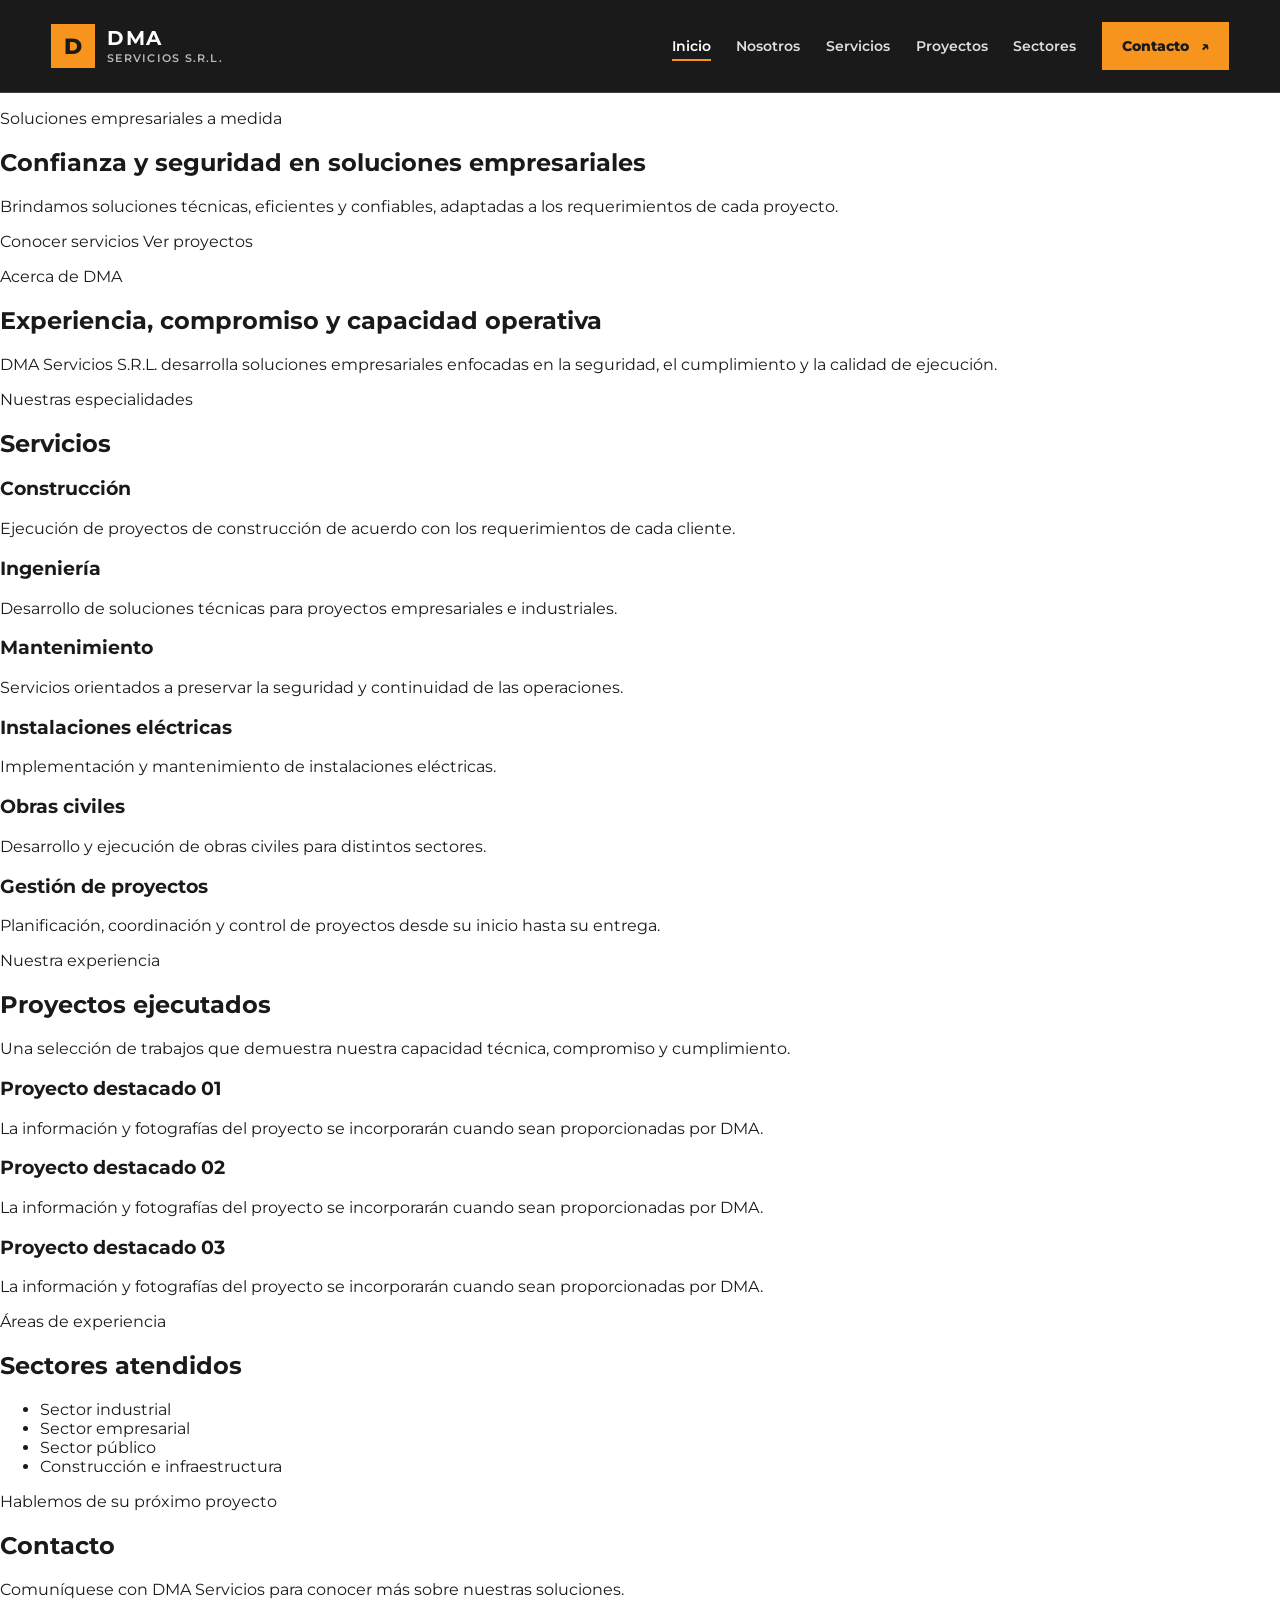
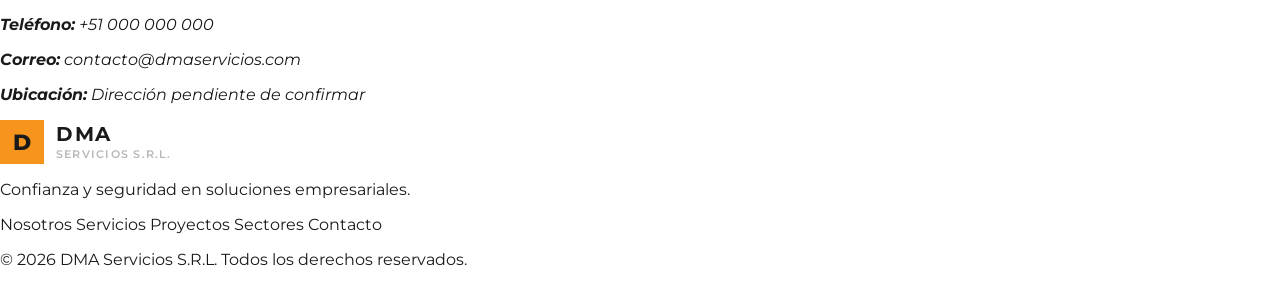
==== index.html @ 2c3fa031 "feat: agregar header y estructura general" ====
<!DOCTYPE html>
<html lang="es">

<head>
    <meta charset="UTF-8">

    <meta name="viewport" content="width=device-width, initial-scale=1.0">

    <meta name="description" content="DMA Servicios S.R.L. — confianza y seguridad en soluciones empresariales.">

    <title>DMA Servicios S.R.L.</title>

    <!-- Fuente Montserrat -->
    <link rel="preconnect" href="https://fonts.googleapis.com">
    <link rel="preconnect" href="https://fonts.gstatic.com" crossorigin>

    <link href="https://fonts.googleapis.com/css2?family=Montserrat:wght@400;500;600;700;800&display=swap"
        rel="stylesheet">

    <!-- Favicon provisional -->
    <link rel="icon" type="image/svg+xml"
        href="data:image/svg+xml,%3Csvg xmlns='http://www.w3.org/2000/svg' viewBox='0 0 32 32'%3E%3Crect width='32' height='32' rx='6' fill='%231a1a1a'/%3E%3Cpath d='M7 8h8c6 0 10 3 10 8s-4 8-10 8H7V8Zm6 5v6h2c3 0 4-1 4-3s-1-3-4-3h-2Z' fill='%23f7941d'/%3E%3C/svg%3E">

    <!-- Archivo CSS -->
    <link rel="stylesheet" href="css/styles.css">
</head>

<body>
    <!-- Encabezado -->
    <header class="site-header" data-header>
        <div class="site-header__inner">
            <!-- Logo provisional -->
            <a class="brand" href="#inicio" aria-label="DMA Servicios, volver al inicio">
                <span class="brand__mark" aria-hidden="true">
                    D
                </span>

                <span class="brand__text">
                    <strong>DMA</strong>
                    <small>Servicios S.R.L.</small>
                </span>
            </a>

            <!-- Botón del menú móvil -->
            <button class="menu-toggle" type="button" aria-label="Abrir menú principal" aria-expanded="false"
                aria-controls="main-navigation" data-menu-toggle>
                <span></span>
                <span></span>
            </button>

            <!-- Navegación -->
            <nav class="main-nav" id="main-navigation" aria-label="Navegación principal" data-menu>
                <a class="main-nav__link is-active" href="#inicio">
                    Inicio
                </a>

                <a class="main-nav__link" href="#nosotros">
                    Nosotros
                </a>

                <a class="main-nav__link" href="#servicios">
                    Servicios
                </a>

                <a class="main-nav__link" href="#proyectos">
                    Proyectos
                </a>

                <a class="main-nav__link" href="#sectores">
                    Sectores
                </a>

                <a class="main-nav__contact" href="#contacto">
                    Contacto
                    <span aria-hidden="true">↗</span>
                </a>
            </nav>
        </div>
    </header>

    <!-- Contenido principal -->
    <main>
        <!-- Inicio / Hero -->
        <section id="inicio" aria-labelledby="titulo-inicio">
            <div>
                <p>Soluciones empresariales a medida</p>

                <h1 id="titulo-inicio">
                    Confianza y seguridad en soluciones empresariales
                </h1>

                <p>
                    Brindamos soluciones técnicas, eficientes y confiables,
                    adaptadas a los requerimientos de cada proyecto.
                </p>

                <a href="#servicios">
                    Conocer servicios
                </a>

                <a href="#proyectos">
                    Ver proyectos
                </a>
            </div>
        </section>

        <!-- Nosotros -->
        <section id="nosotros" aria-labelledby="titulo-nosotros">
            <div>
                <p>Acerca de DMA</p>

                <h2 id="titulo-nosotros">
                    Experiencia, compromiso y capacidad operativa
                </h2>

                <p>
                    DMA Servicios S.R.L. desarrolla soluciones empresariales
                    enfocadas en la seguridad, el cumplimiento y la calidad
                    de ejecución.
                </p>
            </div>
        </section>

        <!-- Servicios -->
        <section id="servicios" aria-labelledby="titulo-servicios">
            <div>
                <p>Nuestras especialidades</p>

                <h2 id="titulo-servicios">
                    Servicios
                </h2>

                <div>
                    <article>
                        <h3>Construcción</h3>
                        <p>
                            Ejecución de proyectos de construcción de acuerdo con
                            los requerimientos de cada cliente.
                        </p>
                    </article>

                    <article>
                        <h3>Ingeniería</h3>
                        <p>
                            Desarrollo de soluciones técnicas para proyectos
                            empresariales e industriales.
                        </p>
                    </article>

                    <article>
                        <h3>Mantenimiento</h3>
                        <p>
                            Servicios orientados a preservar la seguridad y
                            continuidad de las operaciones.
                        </p>
                    </article>

                    <article>
                        <h3>Instalaciones eléctricas</h3>
                        <p>
                            Implementación y mantenimiento de instalaciones
                            eléctricas.
                        </p>
                    </article>

                    <article>
                        <h3>Obras civiles</h3>
                        <p>
                            Desarrollo y ejecución de obras civiles para distintos
                            sectores.
                        </p>
                    </article>

                    <article>
                        <h3>Gestión de proyectos</h3>
                        <p>
                            Planificación, coordinación y control de proyectos
                            desde su inicio hasta su entrega.
                        </p>
                    </article>
                </div>
            </div>
        </section>

        <!-- Proyectos -->
        <section id="proyectos" aria-labelledby="titulo-proyectos">
            <div>
                <p>Nuestra experiencia</p>

                <h2 id="titulo-proyectos">
                    Proyectos ejecutados
                </h2>

                <p>
                    Una selección de trabajos que demuestra nuestra capacidad
                    técnica, compromiso y cumplimiento.
                </p>

                <div>
                    <article>
                        <h3>Proyecto destacado 01</h3>
                        <p>
                            La información y fotografías del proyecto se incorporarán
                            cuando sean proporcionadas por DMA.
                        </p>
                    </article>

                    <article>
                        <h3>Proyecto destacado 02</h3>
                        <p>
                            La información y fotografías del proyecto se incorporarán
                            cuando sean proporcionadas por DMA.
                        </p>
                    </article>

                    <article>
                        <h3>Proyecto destacado 03</h3>
                        <p>
                            La información y fotografías del proyecto se incorporarán
                            cuando sean proporcionadas por DMA.
                        </p>
                    </article>
                </div>
            </div>
        </section>

        <!-- Sectores -->
        <section id="sectores" aria-labelledby="titulo-sectores">
            <div>
                <p>Áreas de experiencia</p>

                <h2 id="titulo-sectores">
                    Sectores atendidos
                </h2>

                <ul>
                    <li>Sector industrial</li>
                    <li>Sector empresarial</li>
                    <li>Sector público</li>
                    <li>Construcción e infraestructura</li>
                </ul>
            </div>
        </section>

        <!-- Contacto -->
        <section id="contacto" aria-labelledby="titulo-contacto">
            <div>
                <p>Hablemos de su próximo proyecto</p>

                <h2 id="titulo-contacto">
                    Contacto
                </h2>

                <p>
                    Comuníquese con DMA Servicios para conocer más sobre
                    nuestras soluciones.
                </p>

                <address>
                    <p>
                        <strong>Teléfono:</strong>
                        <a href="tel:+51000000000">
                            +51 000 000 000
                        </a>
                    </p>

                    <p>
                        <strong>Correo:</strong>
                        <a href="mailto:contacto@dmaservicios.com">
                            contacto@dmaservicios.com
                        </a>
                    </p>

                    <p>
                        <strong>Ubicación:</strong>
                        Dirección pendiente de confirmar
                    </p>
                </address>
            </div>
        </section>
    </main>

    <!-- Pie de página -->
    <footer>
        <div>
            <a class="brand" href="#inicio" aria-label="DMA Servicios, volver al inicio">
                <span class="brand__mark" aria-hidden="true">
                    D
                </span>

                <span class="brand__text">
                    <strong>DMA</strong>
                    <small>Servicios S.R.L.</small>
                </span>
            </a>

            <p>
                Confianza y seguridad en soluciones empresariales.
            </p>

            <nav aria-label="Navegación del pie de página">
                <a href="#nosotros">Nosotros</a>
                <a href="#servicios">Servicios</a>
                <a href="#proyectos">Proyectos</a>
                <a href="#sectores">Sectores</a>
                <a href="#contacto">Contacto</a>
            </nav>

            <p>
                © 2026 DMA Servicios S.R.L. Todos los derechos reservados.
            </p>
        </div>
    </footer>

    <!-- Archivo JavaScript -->
    <script src="js/main.js"></script>
</body>

</html>
---- css/styles.css ----
:root {
    --color-negro: #1a1a1a;
    --color-carbon: #212121;
    --color-blanco: #ffffff;
    --color-naranja: #f7941d;
    --color-naranja-hover: #dd7d08;
    --color-gris: #b8b8b8;
    --color-borde: rgba(255, 255, 255, 0.16);

    --tipografia: "Montserrat", Arial, sans-serif;
    --margen-pagina: clamp(1.25rem, 4vw, 4.5rem);
    --altura-header: 5.75rem;
}

*,
*::before,
*::after {
    box-sizing: border-box;
}

html {
    scroll-behavior: smooth;
}

body {
    margin: 0;
    min-width: 320px;
    font-family: var(--tipografia);
    color: var(--color-negro);
}

button,
a {
    font: inherit;
}

a {
    color: inherit;
    text-decoration: none;
}

/* Header */

.site-header {
    position: relative;
    z-index: 20;
    min-height: var(--altura-header);
    color: var(--color-blanco);
    background-color: var(--color-negro);
    border-bottom: 1px solid var(--color-borde);
}

.site-header__inner {
    width: min(100%, 1536px);
    min-height: var(--altura-header);
    margin: 0 auto;
    padding-inline: var(--margen-pagina);

    display: flex;
    align-items: center;
    justify-content: space-between;
    gap: 2.5rem;
}

/* Marca provisional */

.brand {
    display: inline-flex;
    align-items: center;
    flex-shrink: 0;
    gap: 0.75rem;
}

.brand__mark {
    width: 2.75rem;
    aspect-ratio: 1;

    display: grid;
    place-items: center;

    color: var(--color-negro);
    background-color: var(--color-naranja);

    font-size: 1.35rem;
    font-weight: 800;
}

.brand__text {
    display: grid;
    line-height: 1;
}

.brand__text strong {
    font-size: 1.25rem;
    letter-spacing: 0.08em;
}

.brand__text small {
    margin-top: 0.35rem;

    color: var(--color-gris);

    font-size: 0.7rem;
    font-weight: 600;
    letter-spacing: 0.11em;
    text-transform: uppercase;
}

/* Navegación */

.main-nav {
    display: flex;
    align-items: center;
    justify-content: flex-end;
    gap: clamp(1rem, 2vw, 2.25rem);
}

.main-nav__link {
    position: relative;
    padding-block: 0.75rem;

    color: #dedede;

    font-size: 0.875rem;
    font-weight: 600;

    transition: color 180ms ease;
}

.main-nav__link::after {
    content: "";

    position: absolute;
    right: 0;
    bottom: 0.35rem;
    left: 0;

    height: 2px;

    background-color: var(--color-naranja);

    transform: scaleX(0);
    transform-origin: right;

    transition: transform 180ms ease;
}

.main-nav__link:hover,
.main-nav__link:focus-visible,
.main-nav__link.is-active {
    color: var(--color-blanco);
}

.main-nav__link:hover::after,
.main-nav__link:focus-visible::after,
.main-nav__link.is-active::after {
    transform: scaleX(1);
    transform-origin: left;
}

/* Botón de contacto */

.main-nav__contact {
    min-height: 3rem;
    padding-inline: 1.25rem;

    display: inline-flex;
    align-items: center;
    justify-content: center;
    gap: 0.75rem;

    color: var(--color-negro);
    background-color: var(--color-naranja);

    font-size: 0.875rem;
    font-weight: 800;

    transition:
        background-color 180ms ease,
        transform 180ms ease;
}

.main-nav__contact:hover,
.main-nav__contact:focus-visible {
    background-color: var(--color-naranja-hover);
    transform: translateY(-2px);
}

/* Botón del menú móvil */

.menu-toggle {
    width: 3rem;
    height: 3rem;
    padding: 0;

    display: none;

    color: var(--color-blanco);
    background: transparent;
    border: 1px solid var(--color-borde);

    cursor: pointer;
}

.menu-toggle span {
    width: 1.25rem;
    height: 2px;
    margin: 0.25rem auto;

    display: block;

    background-color: currentColor;

    transition: transform 180ms ease;
}

.menu-toggle[aria-expanded="true"] span:first-child {
    transform: translateY(3px) rotate(45deg);
}

.menu-toggle[aria-expanded="true"] span:last-child {
    transform: translateY(-3px) rotate(-45deg);
}

/* Accesibilidad */

:focus-visible {
    outline: 3px solid var(--color-naranja);
    outline-offset: 3px;
}

/* Tablet y celular */

@media (max-width: 1024px) {
    .menu-toggle {
        display: block;
    }

    .main-nav {
        position: absolute;
        top: 100%;
        right: 0;
        left: 0;

        padding: 1.5rem var(--margen-pagina) 2rem;

        display: grid;
        justify-content: stretch;
        gap: 0;

        background-color: var(--color-carbon);
        border-top: 1px solid var(--color-borde);
        box-shadow: 0 1.25rem 2.5rem rgba(0, 0, 0, 0.24);

        visibility: hidden;
        opacity: 0;
        pointer-events: none;

        transform: translateY(-0.75rem);

        transition:
            opacity 180ms ease,
            transform 180ms ease,
            visibility 180ms ease;
    }

    .main-nav.is-open {
        visibility: visible;
        opacity: 1;
        pointer-events: auto;

        transform: translateY(0);
    }

    .main-nav__link {
        padding-block: 1rem;

        border-bottom: 1px solid var(--color-borde);

        font-size: 1rem;
    }

    .main-nav__link::after {
        display: none;
    }

    .main-nav__contact {
        margin-top: 1.25rem;
    }
}

@media (max-width: 480px) {
    :root {
        --altura-header: 5rem;
    }

    .brand__mark {
        width: 2.5rem;
    }

    .brand__text strong {
        font-size: 1.05rem;
    }

    .brand__text small {
        font-size: 0.625rem;
    }
}

@media (prefers-reduced-motion: reduce) {
    html {
        scroll-behavior: auto;
    }

    *,
    *::before,
    *::after {
        transition-duration: 0.01ms !important;
    }
}
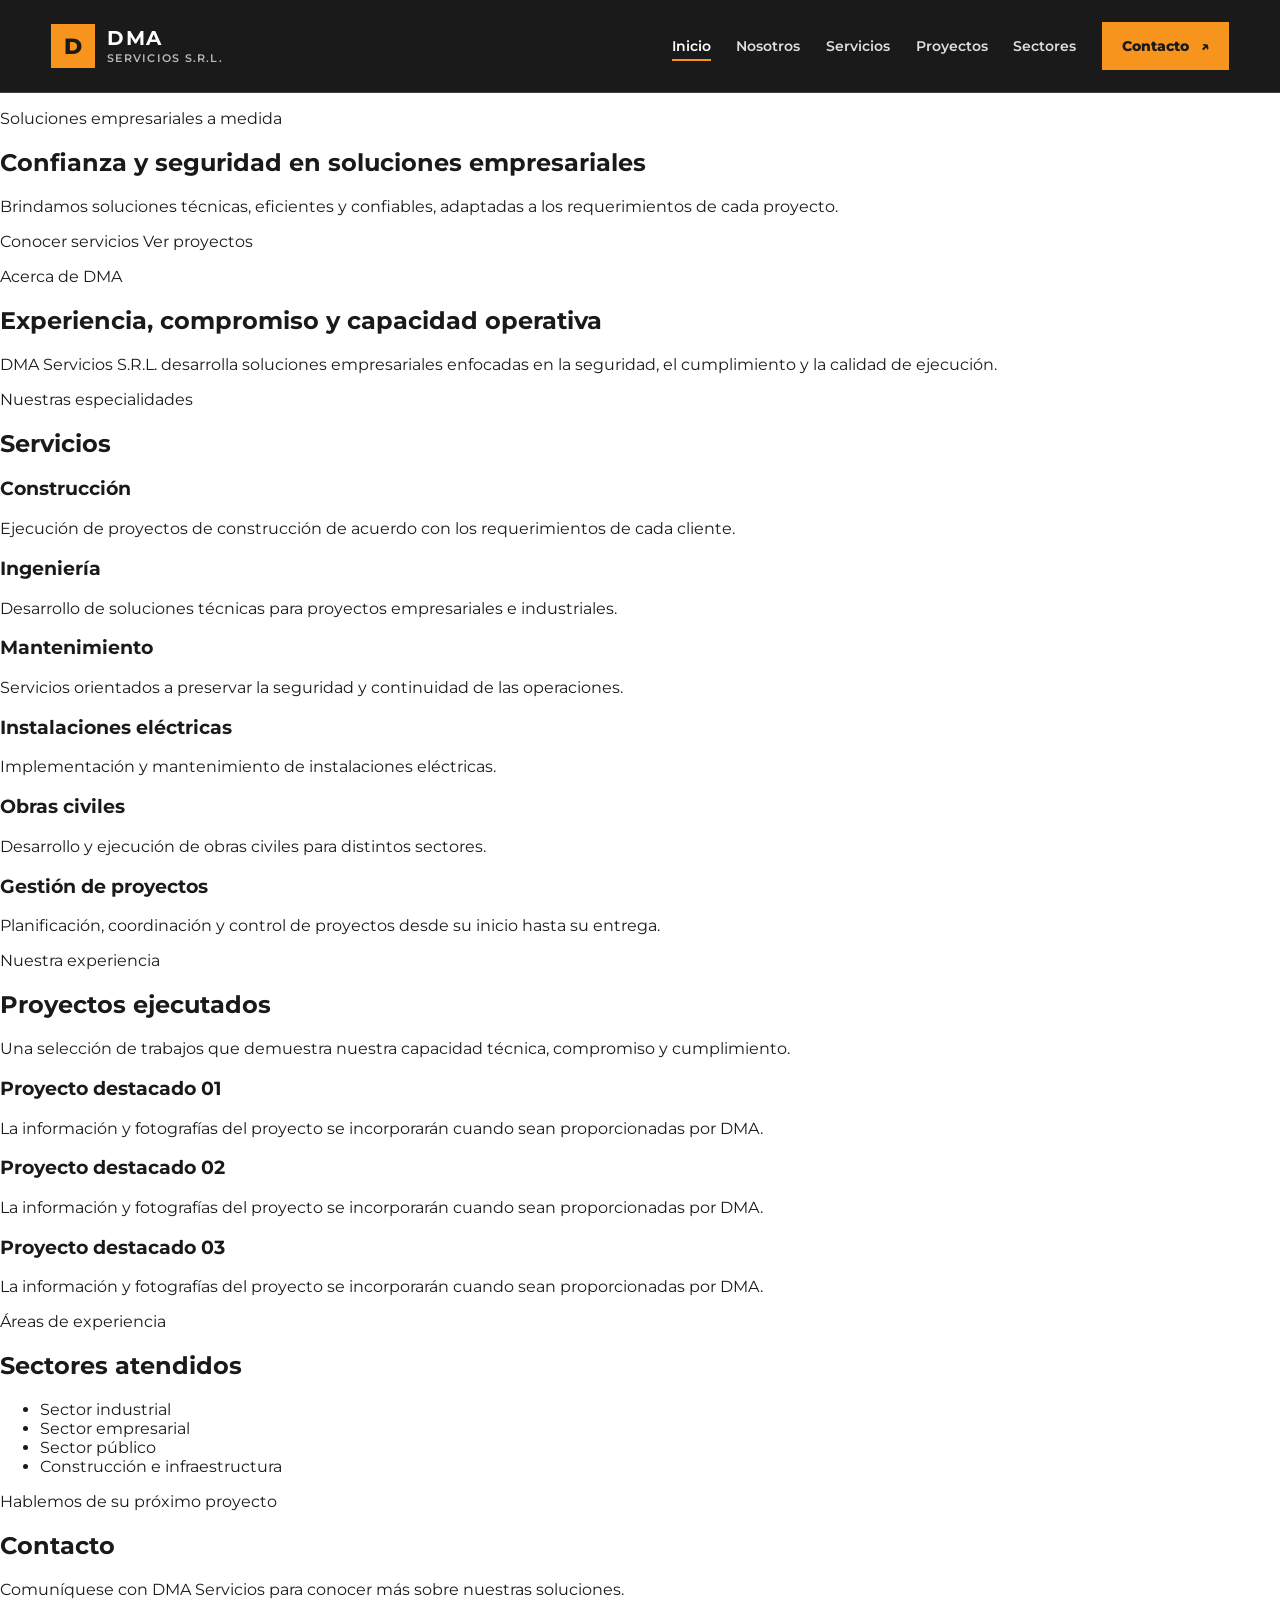
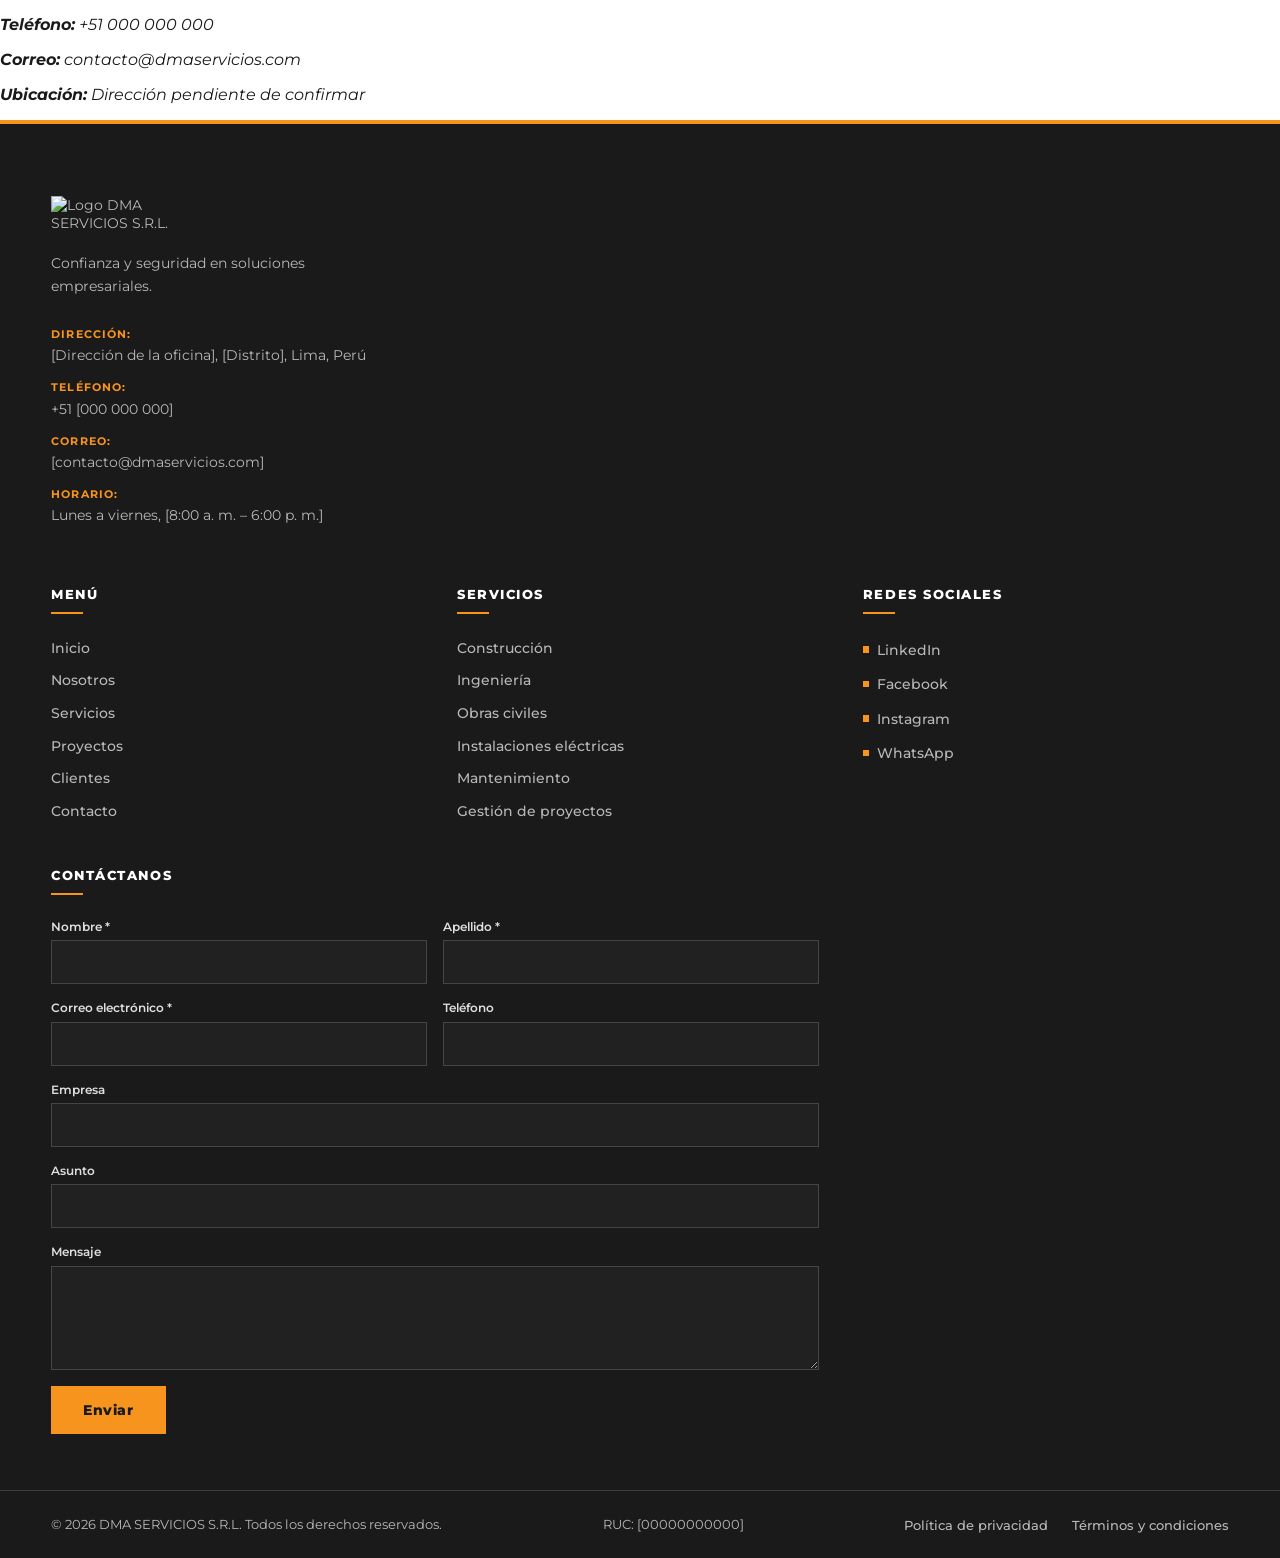
==== commit c5390af8: "feat: agregar css del footer" ====
--- a/index.html
+++ b/index.html
@@ -281,35 +281,139 @@
     </main>
 
     <!-- Pie de página -->
-    <footer>
-        <div>
-            <a class="brand" href="#inicio" aria-label="DMA Servicios, volver al inicio">
-                <span class="brand__mark" aria-hidden="true">
-                    D
-                </span>
-
-                <span class="brand__text">
-                    <strong>DMA</strong>
-                    <small>Servicios S.R.L.</small>
-                </span>
-            </a>
-
-            <p>
-                Confianza y seguridad en soluciones empresariales.
+    <footer class="footer" id="footer">
+    
+    <div class="footer__container">
+    
+        <!-- 1. Marca + datos de contacto -->
+        <div class="footer__brand">
+        <a href="#inicio" class="footer__logo" aria-label="DMA SERVICIOS - Ir al inicio">
+            <img src="assets/img/logo-dma.png" alt="Logo DMA SERVICIOS S.R.L." class="footer__logo-img">
+        </a>
+        <p class="footer__tagline">Confianza y seguridad en soluciones empresariales.</p>
+    
+        <address class="footer__contact">
+            <p class="footer__contact-item">
+            <span class="footer__contact-label">Dirección:</span>
+            [Dirección de la oficina], [Distrito], Lima, Perú
             </p>
-
-            <nav aria-label="Navegación del pie de página">
-                <a href="#nosotros">Nosotros</a>
-                <a href="#servicios">Servicios</a>
-                <a href="#proyectos">Proyectos</a>
-                <a href="#sectores">Sectores</a>
-                <a href="#contacto">Contacto</a>
-            </nav>
-
-            <p>
-                © 2026 DMA Servicios S.R.L. Todos los derechos reservados.
+            <p class="footer__contact-item">
+            <span class="footer__contact-label">Teléfono:</span>
+            <a href="tel:+51000000000">+51 [000 000 000]</a>
             </p>
+            <p class="footer__contact-item">
+            <span class="footer__contact-label">Correo:</span>
+            <a href="mailto:contacto@dmaservicios.com">[contacto@dmaservicios.com]</a>
+            </p>
+            <p class="footer__contact-item">
+            <span class="footer__contact-label">Horario:</span>
+            Lunes a viernes, [8:00 a. m. – 6:00 p. m.]
+            </p>
+        </address>
         </div>
+    
+        <!-- 2. Menú -->
+        <nav class="footer__nav" aria-label="Menú del pie de página">
+        <h3 class="footer__title">Menú</h3>
+        <ul class="footer__list">
+            <li class="footer__item"><a href="#inicio" class="footer__link">Inicio</a></li>
+            <li class="footer__item"><a href="#nosotros" class="footer__link">Nosotros</a></li>
+            <li class="footer__item"><a href="#servicios" class="footer__link">Servicios</a></li>
+            <li class="footer__item"><a href="#proyectos" class="footer__link">Proyectos</a></li>
+            <li class="footer__item"><a href="#clientes" class="footer__link">Clientes</a></li>
+            <li class="footer__item"><a href="#contacto" class="footer__link">Contacto</a></li>
+        </ul>
+        </nav>
+    
+        <!-- 3. Servicios -->
+        <div class="footer__services">
+        <h3 class="footer__title">Servicios</h3>
+        <ul class="footer__list">
+            <li class="footer__item"><a href="#servicios" class="footer__link">Construcción</a></li>
+            <li class="footer__item"><a href="#servicios" class="footer__link">Ingeniería</a></li>
+            <li class="footer__item"><a href="#servicios" class="footer__link">Obras civiles</a></li>
+            <li class="footer__item"><a href="#servicios" class="footer__link">Instalaciones eléctricas</a></li>
+            <li class="footer__item"><a href="#servicios" class="footer__link">Mantenimiento</a></li>
+            <li class="footer__item"><a href="#servicios" class="footer__link">Gestión de proyectos</a></li>
+        </ul>
+        </div>
+    
+        <!-- 4. Redes sociales -->
+        <div class="footer__social">
+        <h3 class="footer__title">Redes sociales</h3>
+        <ul class="footer__list footer__social-list">
+            <li class="footer__item">
+            <a href="https://www.linkedin.com/company/[dma-servicios]" class="footer__link footer__social-link" target="_blank" rel="noopener noreferrer" aria-label="LinkedIn de DMA SERVICIOS">LinkedIn</a>
+            </li>
+            <li class="footer__item">
+            <a href="https://www.facebook.com/[dma-servicios]" class="footer__link footer__social-link" target="_blank" rel="noopener noreferrer" aria-label="Facebook de DMA SERVICIOS">Facebook</a>
+            </li>
+            <li class="footer__item">
+            <a href="https://www.instagram.com/[dma-servicios]" class="footer__link footer__social-link" target="_blank" rel="noopener noreferrer" aria-label="Instagram de DMA SERVICIOS">Instagram</a>
+            </li>
+            <li class="footer__item">
+            <a href="https://wa.me/51000000000" class="footer__link footer__social-link" target="_blank" rel="noopener noreferrer" aria-label="Escríbenos por WhatsApp">WhatsApp</a>
+            </li>
+        </ul>
+        </div>
+    
+        <!-- 5. Formulario "Contáctanos" -->
+        <div class="footer__form-wrapper">
+        <h3 class="footer__title">Contáctanos</h3>
+        <form class="footer__form" action="#" method="post">
+            <div class="footer__form-row">
+            <div class="footer__field">
+                <label for="footer-nombre" class="footer__label">Nombre *</label>
+                <input type="text" id="footer-nombre" name="nombre" class="footer__input" required>
+            </div>
+            <div class="footer__field">
+                <label for="footer-apellido" class="footer__label">Apellido *</label>
+                <input type="text" id="footer-apellido" name="apellido" class="footer__input" required>
+            </div>
+            </div>
+    
+            <div class="footer__form-row">
+            <div class="footer__field">
+                <label for="footer-email" class="footer__label">Correo electrónico *</label>
+                <input type="email" id="footer-email" name="email" class="footer__input" required>
+            </div>
+            <div class="footer__field">
+                <label for="footer-telefono" class="footer__label">Teléfono</label>
+                <input type="tel" id="footer-telefono" name="telefono" class="footer__input">
+            </div>
+            </div>
+    
+            <div class="footer__field">
+            <label for="footer-empresa" class="footer__label">Empresa</label>
+            <input type="text" id="footer-empresa" name="empresa" class="footer__input">
+            </div>
+    
+            <div class="footer__field">
+            <label for="footer-asunto" class="footer__label">Asunto</label>
+            <input type="text" id="footer-asunto" name="asunto" class="footer__input">
+            </div>
+    
+            <div class="footer__field">
+            <label for="footer-mensaje" class="footer__label">Mensaje</label>
+            <textarea id="footer-mensaje" name="mensaje" class="footer__textarea" rows="4"></textarea>
+            </div>
+    
+            <button type="submit" class="footer__button">Enviar</button>
+        </form>
+        </div>
+    
+    </div>
+    
+    <!-- Barra inferior: legal + copyright -->
+    <div class="footer__bottom">
+        <p class="footer__copy">© 2026 DMA SERVICIOS S.R.L. Todos los derechos reservados.</p>
+        <p class="footer__ruc">RUC: [00000000000]</p>
+        <ul class="footer__legal">
+        <li class="footer__legal-item"><a href="politica-de-privacidad.html" class="footer__link">Política de privacidad</a></li>
+        <li class="footer__legal-item"><a href="terminos-y-condiciones.html" class="footer__link">Términos y condiciones</a></li>
+        </ul>
+    </div>
+    
     </footer>
 
     <!-- Archivo JavaScript -->
--- a/css/styles.css
+++ b/css/styles.css
@@ -222,6 +222,329 @@
     transform: translateY(-3px) rotate(-45deg);
 }
 
+/* Footer */
+
+.footer {
+    color: var(--color-blanco);
+    background-color: var(--color-negro);
+    border-top: 4px solid var(--color-naranja);
+}
+
+.footer__container {
+    width: min(100%, 1536px);
+    margin: 0 auto;
+    padding: 4.5rem var(--margen-pagina) 3.5rem;
+
+    display: grid;
+    grid-template-columns: 1.4fr repeat(3, 1fr) 1.9fr;
+    gap: 3rem 2.5rem;
+}
+
+/* Títulos de columna */
+
+.footer__title {
+    position: relative;
+    margin: 0 0 1.5rem;
+    padding-bottom: 0.75rem;
+
+    color: var(--color-blanco);
+
+    font-size: 0.8rem;
+    font-weight: 800;
+    letter-spacing: 0.12em;
+    text-transform: uppercase;
+}
+
+.footer__title::after {
+    content: "";
+
+    position: absolute;
+    bottom: 0;
+    left: 0;
+
+    width: 2rem;
+    height: 2px;
+
+    background-color: var(--color-naranja);
+}
+
+/* Marca */
+
+.footer__logo {
+    display: inline-block;
+}
+
+.footer__logo-img {
+    max-width: 10rem;
+    height: auto;
+
+    display: block;
+
+    color: var(--color-gris);
+
+    font-size: 0.875rem;
+}
+
+.footer__tagline {
+    margin: 1.25rem 0 1.75rem;
+    max-width: 22rem;
+
+    color: var(--color-gris);
+
+    font-size: 0.9rem;
+    line-height: 1.6;
+}
+
+/* Datos de contacto */
+
+.footer__contact {
+    font-style: normal;
+}
+
+.footer__contact-item {
+    margin: 0 0 0.85rem;
+
+    color: var(--color-gris);
+
+    font-size: 0.85rem;
+    line-height: 1.5;
+}
+
+.footer__contact-label {
+    margin-bottom: 0.15rem;
+
+    display: block;
+
+    color: var(--color-naranja);
+
+    font-size: 0.7rem;
+    font-weight: 700;
+    letter-spacing: 0.1em;
+    text-transform: uppercase;
+}
+
+.footer__contact-item a {
+    transition: color 180ms ease;
+}
+
+.footer__contact-item a:hover,
+.footer__contact-item a:focus-visible {
+    color: var(--color-blanco);
+}
+
+/* Listas de enlaces */
+
+.footer__list {
+    margin: 0;
+    padding: 0;
+
+    display: grid;
+    gap: 0.85rem;
+
+    list-style: none;
+}
+
+.footer__link {
+    display: inline-flex;
+    align-items: center;
+    gap: 0.5rem;
+
+    color: var(--color-gris);
+
+    font-size: 0.875rem;
+    font-weight: 500;
+
+    transition:
+        color 180ms ease,
+        transform 180ms ease;
+}
+
+.footer__link:hover,
+.footer__link:focus-visible {
+    color: var(--color-naranja);
+    transform: translateX(4px);
+}
+
+/* Redes sociales */
+
+.footer__social-link::before {
+    content: "";
+
+    width: 0.4rem;
+    aspect-ratio: 1;
+
+    background-color: var(--color-naranja);
+}
+
+/* Formulario */
+
+.footer__form {
+    display: grid;
+    gap: 1rem;
+}
+
+.footer__form-row {
+    display: grid;
+    grid-template-columns: repeat(2, minmax(0, 1fr));
+    gap: 1rem;
+}
+
+.footer__field {
+    display: grid;
+    gap: 0.4rem;
+}
+
+.footer__label {
+    color: #dedede;
+
+    font-size: 0.75rem;
+    font-weight: 600;
+}
+
+.footer__input,
+.footer__textarea {
+    width: 100%;
+    padding: 0.75rem 0.9rem;
+
+    color: var(--color-blanco);
+    background-color: var(--color-carbon);
+    border: 1px solid var(--color-borde);
+    border-radius: 0;
+
+    font: inherit;
+    font-size: 0.875rem;
+
+    transition:
+        border-color 180ms ease,
+        background-color 180ms ease;
+}
+
+.footer__textarea {
+    min-height: 6.5rem;
+
+    resize: vertical;
+}
+
+.footer__input:hover,
+.footer__textarea:hover {
+    border-color: rgba(255, 255, 255, 0.32);
+}
+
+.footer__input:focus,
+.footer__textarea:focus {
+    outline: none;
+    border-color: var(--color-naranja);
+    background-color: #262626;
+}
+
+.footer__button {
+    min-height: 3rem;
+    padding-inline: 2rem;
+
+    justify-self: start;
+
+    color: var(--color-negro);
+    background-color: var(--color-naranja);
+    border: 0;
+
+    font-size: 0.875rem;
+    font-weight: 800;
+    letter-spacing: 0.04em;
+
+    cursor: pointer;
+
+    transition:
+        background-color 180ms ease,
+        transform 180ms ease;
+}
+
+.footer__button:hover,
+.footer__button:focus-visible {
+    background-color: var(--color-naranja-hover);
+    transform: translateY(-2px);
+}
+
+/* Barra inferior */
+
+.footer__bottom {
+    width: min(100%, 1536px);
+    margin: 0 auto;
+    padding: 1.5rem var(--margen-pagina);
+
+    display: flex;
+    flex-wrap: wrap;
+    align-items: center;
+    justify-content: space-between;
+    gap: 0.75rem 2rem;
+
+    border-top: 1px solid var(--color-borde);
+}
+
+.footer__copy,
+.footer__ruc {
+    margin: 0;
+
+    color: var(--color-gris);
+
+    font-size: 0.8rem;
+}
+
+.footer__legal {
+    margin: 0;
+    padding: 0;
+
+    display: flex;
+    flex-wrap: wrap;
+    gap: 1.5rem;
+
+    list-style: none;
+}
+
+.footer__legal .footer__link {
+    font-size: 0.8rem;
+}
+
+/* Footer: laptop */
+
+@media (max-width: 1280px) {
+    .footer__container {
+        grid-template-columns: repeat(3, 1fr);
+    }
+
+    .footer__brand {
+        grid-column: 1 / -1;
+    }
+
+    .footer__form-wrapper {
+        grid-column: 1 / -1;
+        max-width: 48rem;
+    }
+}
+
+/* Footer: celular */
+
+@media (max-width: 640px) {
+    .footer__container {
+        padding-block: 3.5rem 2.5rem;
+
+        grid-template-columns: 1fr;
+        gap: 2.5rem;
+    }
+
+    .footer__form-row {
+        grid-template-columns: 1fr;
+    }
+
+    .footer__button {
+        width: 100%;
+    }
+
+    .footer__bottom {
+        flex-direction: column;
+        align-items: flex-start;
+    }
+}
+
 /* Accesibilidad */
 
 :focus-visible {
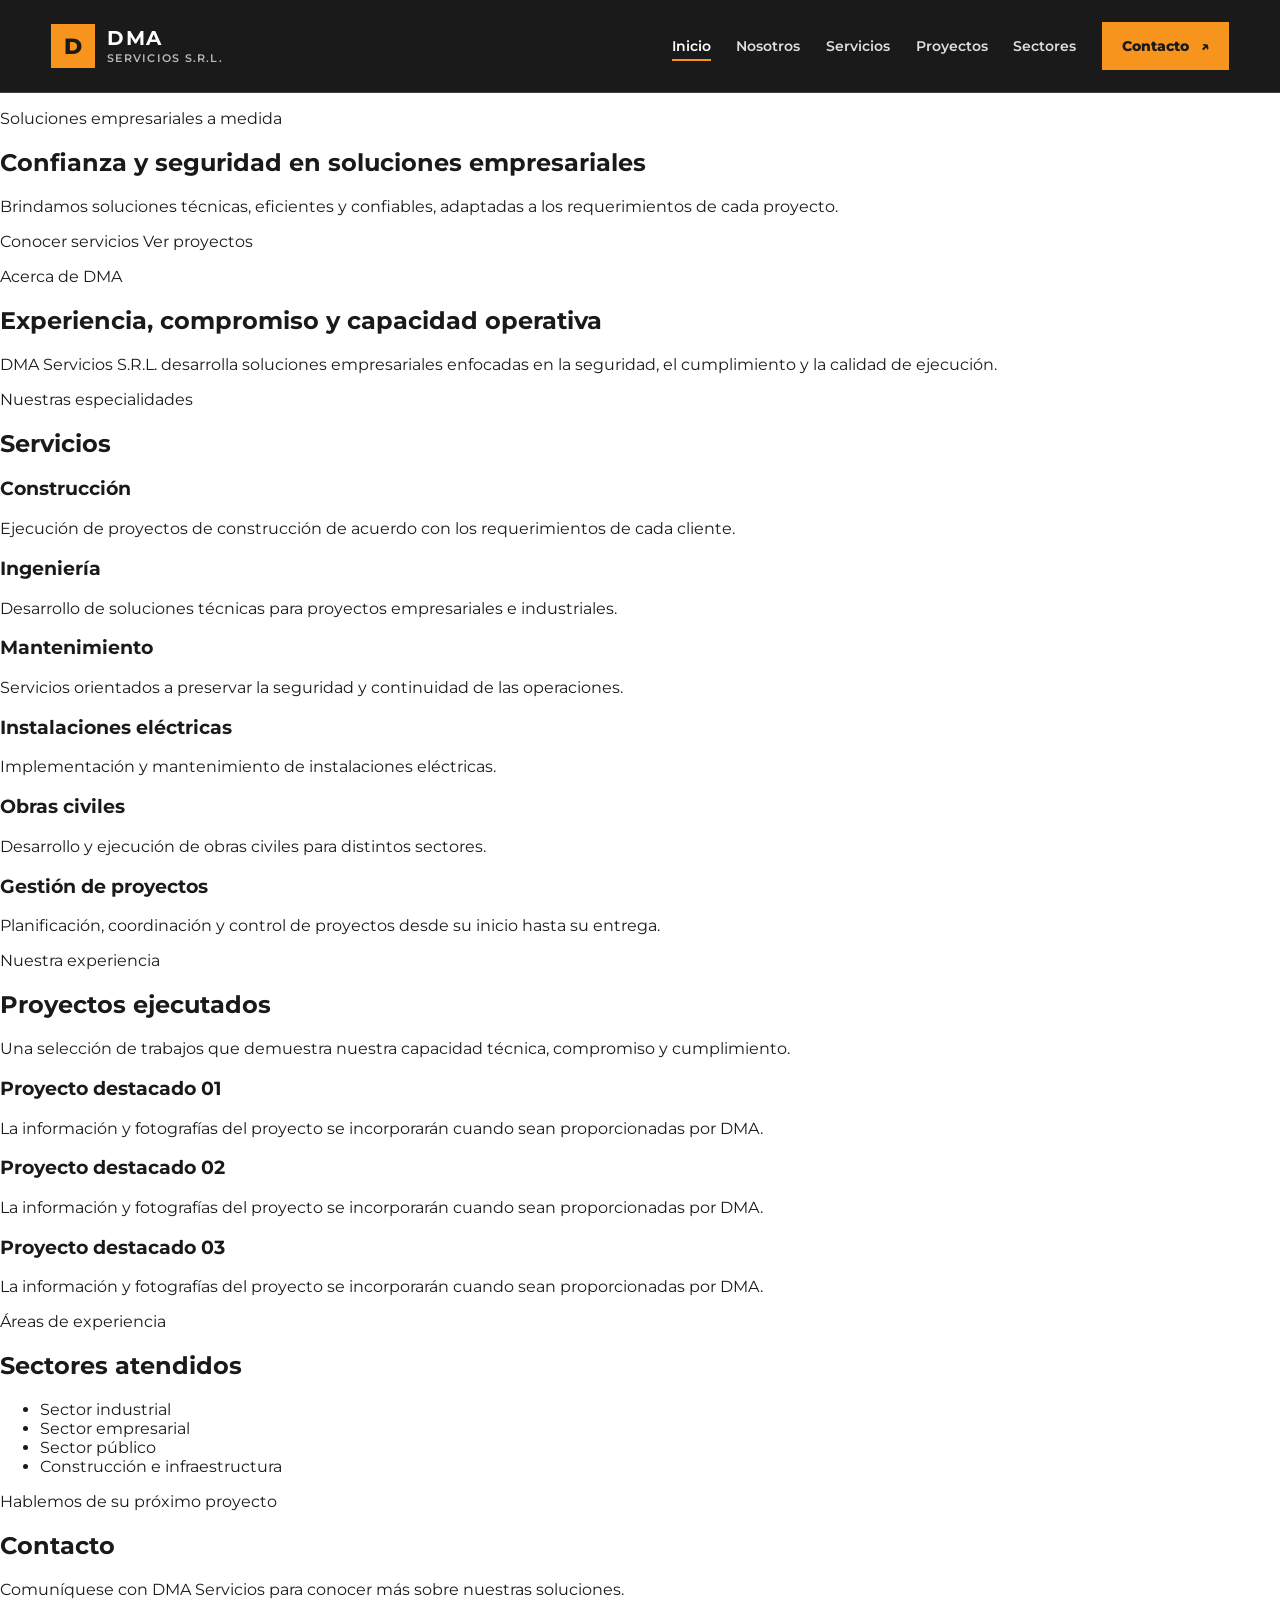
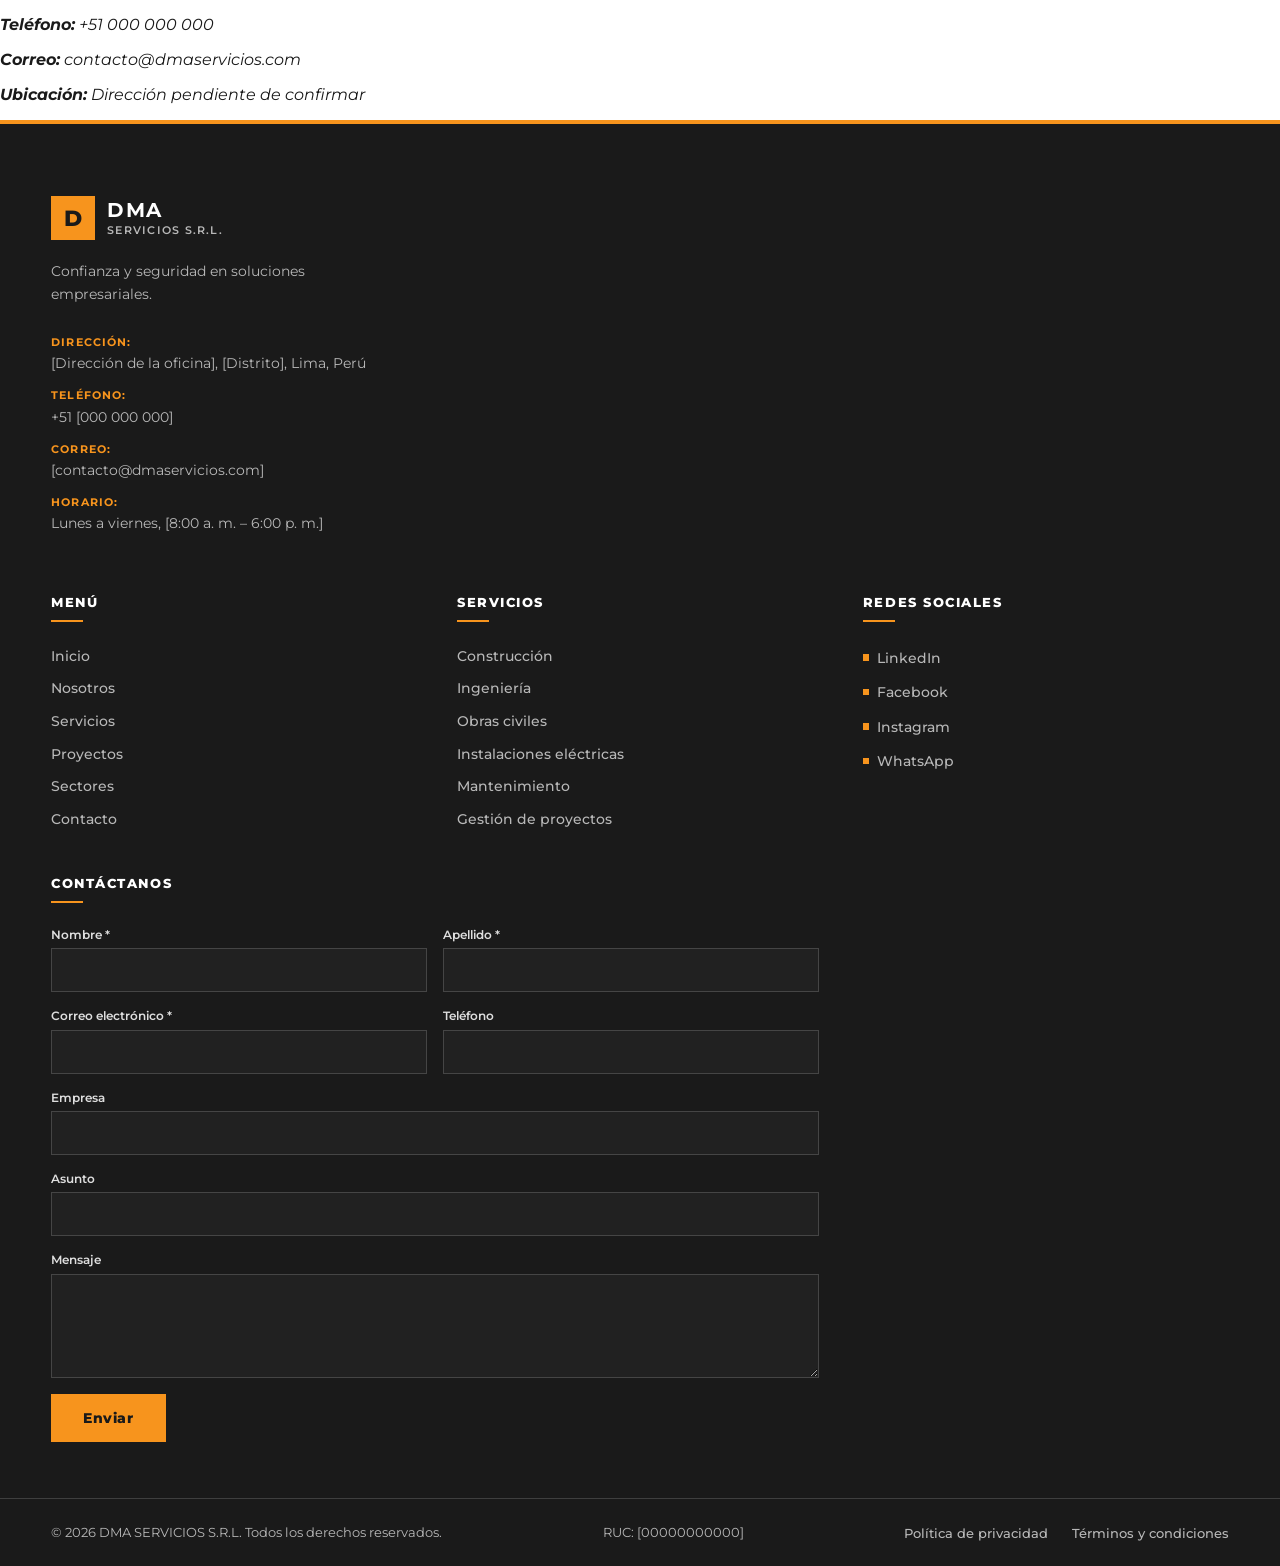
==== commit 6f186997: "fix: Arreglar footer" ====
--- a/index.html
+++ b/index.html
@@ -21,8 +21,10 @@
     <link rel="icon" type="image/svg+xml"
         href="data:image/svg+xml,%3Csvg xmlns='http://www.w3.org/2000/svg' viewBox='0 0 32 32'%3E%3Crect width='32' height='32' rx='6' fill='%231a1a1a'/%3E%3Cpath d='M7 8h8c6 0 10 3 10 8s-4 8-10 8H7V8Zm6 5v6h2c3 0 4-1 4-3s-1-3-4-3h-2Z' fill='%23f7941d'/%3E%3C/svg%3E">
 
-    <!-- Archivo CSS -->
+    <!-- Archivos CSS: variables, estilos base y responsive -->
+    <link rel="stylesheet" href="css/variables.css">
     <link rel="stylesheet" href="css/styles.css">
+    <link rel="stylesheet" href="css/responsive.css">
 </head>
 
 <body>
@@ -287,8 +289,12 @@
     
         <!-- 1. Marca + datos de contacto -->
         <div class="footer__brand">
-        <a href="#inicio" class="footer__logo" aria-label="DMA SERVICIOS - Ir al inicio">
-            <img src="assets/img/logo-dma.png" alt="Logo DMA SERVICIOS S.R.L." class="footer__logo-img">
+        <a href="#inicio" class="brand footer__logo" aria-label="DMA SERVICIOS - Ir al inicio">
+            <span class="brand__mark" aria-hidden="true">D</span>
+            <span class="brand__text">
+                <strong>DMA</strong>
+                <small>Servicios S.R.L.</small>
+            </span>
         </a>
         <p class="footer__tagline">Confianza y seguridad en soluciones empresariales.</p>
     
@@ -320,7 +326,7 @@
             <li class="footer__item"><a href="#nosotros" class="footer__link">Nosotros</a></li>
             <li class="footer__item"><a href="#servicios" class="footer__link">Servicios</a></li>
             <li class="footer__item"><a href="#proyectos" class="footer__link">Proyectos</a></li>
-            <li class="footer__item"><a href="#clientes" class="footer__link">Clientes</a></li>
+            <li class="footer__item"><a href="#sectores" class="footer__link">Sectores</a></li>
             <li class="footer__item"><a href="#contacto" class="footer__link">Contacto</a></li>
         </ul>
         </nav>
@@ -364,28 +370,28 @@
             <div class="footer__form-row">
             <div class="footer__field">
                 <label for="footer-nombre" class="footer__label">Nombre *</label>
-                <input type="text" id="footer-nombre" name="nombre" class="footer__input" required>
+                <input type="text" id="footer-nombre" name="nombre" class="footer__input" autocomplete="given-name" required>
             </div>
             <div class="footer__field">
                 <label for="footer-apellido" class="footer__label">Apellido *</label>
-                <input type="text" id="footer-apellido" name="apellido" class="footer__input" required>
+                <input type="text" id="footer-apellido" name="apellido" class="footer__input" autocomplete="family-name" required>
             </div>
             </div>
     
             <div class="footer__form-row">
             <div class="footer__field">
                 <label for="footer-email" class="footer__label">Correo electrónico *</label>
-                <input type="email" id="footer-email" name="email" class="footer__input" required>
+                <input type="email" id="footer-email" name="email" class="footer__input" autocomplete="email" required>
             </div>
             <div class="footer__field">
                 <label for="footer-telefono" class="footer__label">Teléfono</label>
-                <input type="tel" id="footer-telefono" name="telefono" class="footer__input">
+                <input type="tel" id="footer-telefono" name="telefono" class="footer__input" autocomplete="tel">
             </div>
             </div>
     
             <div class="footer__field">
             <label for="footer-empresa" class="footer__label">Empresa</label>
-            <input type="text" id="footer-empresa" name="empresa" class="footer__input">
+            <input type="text" id="footer-empresa" name="empresa" class="footer__input" autocomplete="organization">
             </div>
     
             <div class="footer__field">
@@ -420,4 +426,4 @@
     <script src="js/main.js"></script>
 </body>
 
-</html>+</html>
--- a/css/variables.css
+++ b/css/variables.css
@@ -0,0 +1,13 @@
+:root {
+    --color-negro: #1a1a1a;
+    --color-carbon: #212121;
+    --color-blanco: #ffffff;
+    --color-naranja: #f7941d;
+    --color-naranja-hover: #dd7d08;
+    --color-gris: #b8b8b8;
+    --color-borde: rgba(255, 255, 255, 0.16);
+
+    --tipografia: "Montserrat", Arial, sans-serif;
+    --margen-pagina: clamp(1.25rem, 4vw, 4.5rem);
+    --altura-header: 5.75rem;
+}
--- a/css/styles.css
+++ b/css/styles.css
@@ -1,17 +1,3 @@
-:root {
-    --color-negro: #1a1a1a;
-    --color-carbon: #212121;
-    --color-blanco: #ffffff;
-    --color-naranja: #f7941d;
-    --color-naranja-hover: #dd7d08;
-    --color-gris: #b8b8b8;
-    --color-borde: rgba(255, 255, 255, 0.16);
-
-    --tipografia: "Montserrat", Arial, sans-serif;
-    --margen-pagina: clamp(1.25rem, 4vw, 4.5rem);
-    --altura-header: 5.75rem;
-}
-
 *,
 *::before,
 *::after {
@@ -270,21 +256,6 @@
 
 /* Marca */
 
-.footer__logo {
-    display: inline-block;
-}
-
-.footer__logo-img {
-    max-width: 10rem;
-    height: auto;
-
-    display: block;
-
-    color: var(--color-gris);
-
-    font-size: 0.875rem;
-}
-
 .footer__tagline {
     margin: 1.25rem 0 1.75rem;
     max-width: 22rem;
@@ -504,140 +475,9 @@
     font-size: 0.8rem;
 }
 
-/* Footer: laptop */
-
-@media (max-width: 1280px) {
-    .footer__container {
-        grid-template-columns: repeat(3, 1fr);
-    }
-
-    .footer__brand {
-        grid-column: 1 / -1;
-    }
-
-    .footer__form-wrapper {
-        grid-column: 1 / -1;
-        max-width: 48rem;
-    }
-}
-
-/* Footer: celular */
-
-@media (max-width: 640px) {
-    .footer__container {
-        padding-block: 3.5rem 2.5rem;
-
-        grid-template-columns: 1fr;
-        gap: 2.5rem;
-    }
-
-    .footer__form-row {
-        grid-template-columns: 1fr;
-    }
-
-    .footer__button {
-        width: 100%;
-    }
-
-    .footer__bottom {
-        flex-direction: column;
-        align-items: flex-start;
-    }
-}
-
 /* Accesibilidad */
 
 :focus-visible {
     outline: 3px solid var(--color-naranja);
     outline-offset: 3px;
 }
-
-/* Tablet y celular */
-
-@media (max-width: 1024px) {
-    .menu-toggle {
-        display: block;
-    }
-
-    .main-nav {
-        position: absolute;
-        top: 100%;
-        right: 0;
-        left: 0;
-
-        padding: 1.5rem var(--margen-pagina) 2rem;
-
-        display: grid;
-        justify-content: stretch;
-        gap: 0;
-
-        background-color: var(--color-carbon);
-        border-top: 1px solid var(--color-borde);
-        box-shadow: 0 1.25rem 2.5rem rgba(0, 0, 0, 0.24);
-
-        visibility: hidden;
-        opacity: 0;
-        pointer-events: none;
-
-        transform: translateY(-0.75rem);
-
-        transition:
-            opacity 180ms ease,
-            transform 180ms ease,
-            visibility 180ms ease;
-    }
-
-    .main-nav.is-open {
-        visibility: visible;
-        opacity: 1;
-        pointer-events: auto;
-
-        transform: translateY(0);
-    }
-
-    .main-nav__link {
-        padding-block: 1rem;
-
-        border-bottom: 1px solid var(--color-borde);
-
-        font-size: 1rem;
-    }
-
-    .main-nav__link::after {
-        display: none;
-    }
-
-    .main-nav__contact {
-        margin-top: 1.25rem;
-    }
-}
-
-@media (max-width: 480px) {
-    :root {
-        --altura-header: 5rem;
-    }
-
-    .brand__mark {
-        width: 2.5rem;
-    }
-
-    .brand__text strong {
-        font-size: 1.05rem;
-    }
-
-    .brand__text small {
-        font-size: 0.625rem;
-    }
-}
-
-@media (prefers-reduced-motion: reduce) {
-    html {
-        scroll-behavior: auto;
-    }
-
-    *,
-    *::before,
-    *::after {
-        transition-duration: 0.01ms !important;
-    }
-}
--- a/css/responsive.css
+++ b/css/responsive.css
@@ -0,0 +1,144 @@
+/* Footer: laptop */
+
+@media (max-width: 1280px) {
+    .footer__container {
+        grid-template-columns: repeat(3, minmax(0, 1fr));
+    }
+
+    .footer__brand,
+    .footer__form-wrapper {
+        grid-column: 1 / -1;
+    }
+
+    .footer__form-wrapper {
+        max-width: 48rem;
+    }
+}
+
+/* Header: tablet y celular */
+
+@media (max-width: 1024px) {
+    .menu-toggle {
+        display: block;
+    }
+
+    .main-nav {
+        position: absolute;
+        top: 100%;
+        right: 0;
+        left: 0;
+
+        padding: 1.5rem var(--margen-pagina) 2rem;
+
+        display: grid;
+        justify-content: stretch;
+        gap: 0;
+
+        background-color: var(--color-carbon);
+        border-top: 1px solid var(--color-borde);
+        box-shadow: 0 1.25rem 2.5rem rgba(0, 0, 0, 0.24);
+
+        visibility: hidden;
+        opacity: 0;
+        pointer-events: none;
+
+        transform: translateY(-0.75rem);
+
+        transition:
+            opacity 180ms ease,
+            transform 180ms ease,
+            visibility 180ms ease;
+    }
+
+    .main-nav.is-open {
+        visibility: visible;
+        opacity: 1;
+        pointer-events: auto;
+        transform: translateY(0);
+    }
+
+    .main-nav__link {
+        padding-block: 1rem;
+        border-bottom: 1px solid var(--color-borde);
+        font-size: 1rem;
+    }
+
+    .main-nav__link::after {
+        display: none;
+    }
+
+    .main-nav__contact {
+        margin-top: 1.25rem;
+    }
+}
+
+/* Footer: tablet */
+
+@media (max-width: 900px) {
+    .footer__container {
+        grid-template-columns: repeat(2, minmax(0, 1fr));
+    }
+
+    .footer__brand,
+    .footer__form-wrapper {
+        grid-column: 1 / -1;
+    }
+}
+
+/* Footer: celular */
+
+@media (max-width: 640px) {
+    .footer__container {
+        padding-block: 3.5rem 2.5rem;
+        grid-template-columns: 1fr;
+        gap: 2.5rem;
+    }
+
+    .footer__brand,
+    .footer__form-wrapper {
+        grid-column: auto;
+    }
+
+    .footer__form-row {
+        grid-template-columns: 1fr;
+    }
+
+    .footer__button {
+        width: 100%;
+    }
+
+    .footer__bottom {
+        flex-direction: column;
+        align-items: flex-start;
+    }
+}
+
+@media (max-width: 480px) {
+    :root {
+        --altura-header: 5rem;
+    }
+
+    .brand__mark {
+        width: 2.5rem;
+    }
+
+    .brand__text strong {
+        font-size: 1.05rem;
+    }
+
+    .brand__text small {
+        font-size: 0.625rem;
+    }
+}
+
+@media (prefers-reduced-motion: reduce) {
+    html {
+        scroll-behavior: auto;
+    }
+
+    *,
+    *::before,
+    *::after {
+        transition-duration: 0.01ms !important;
+    }
+}
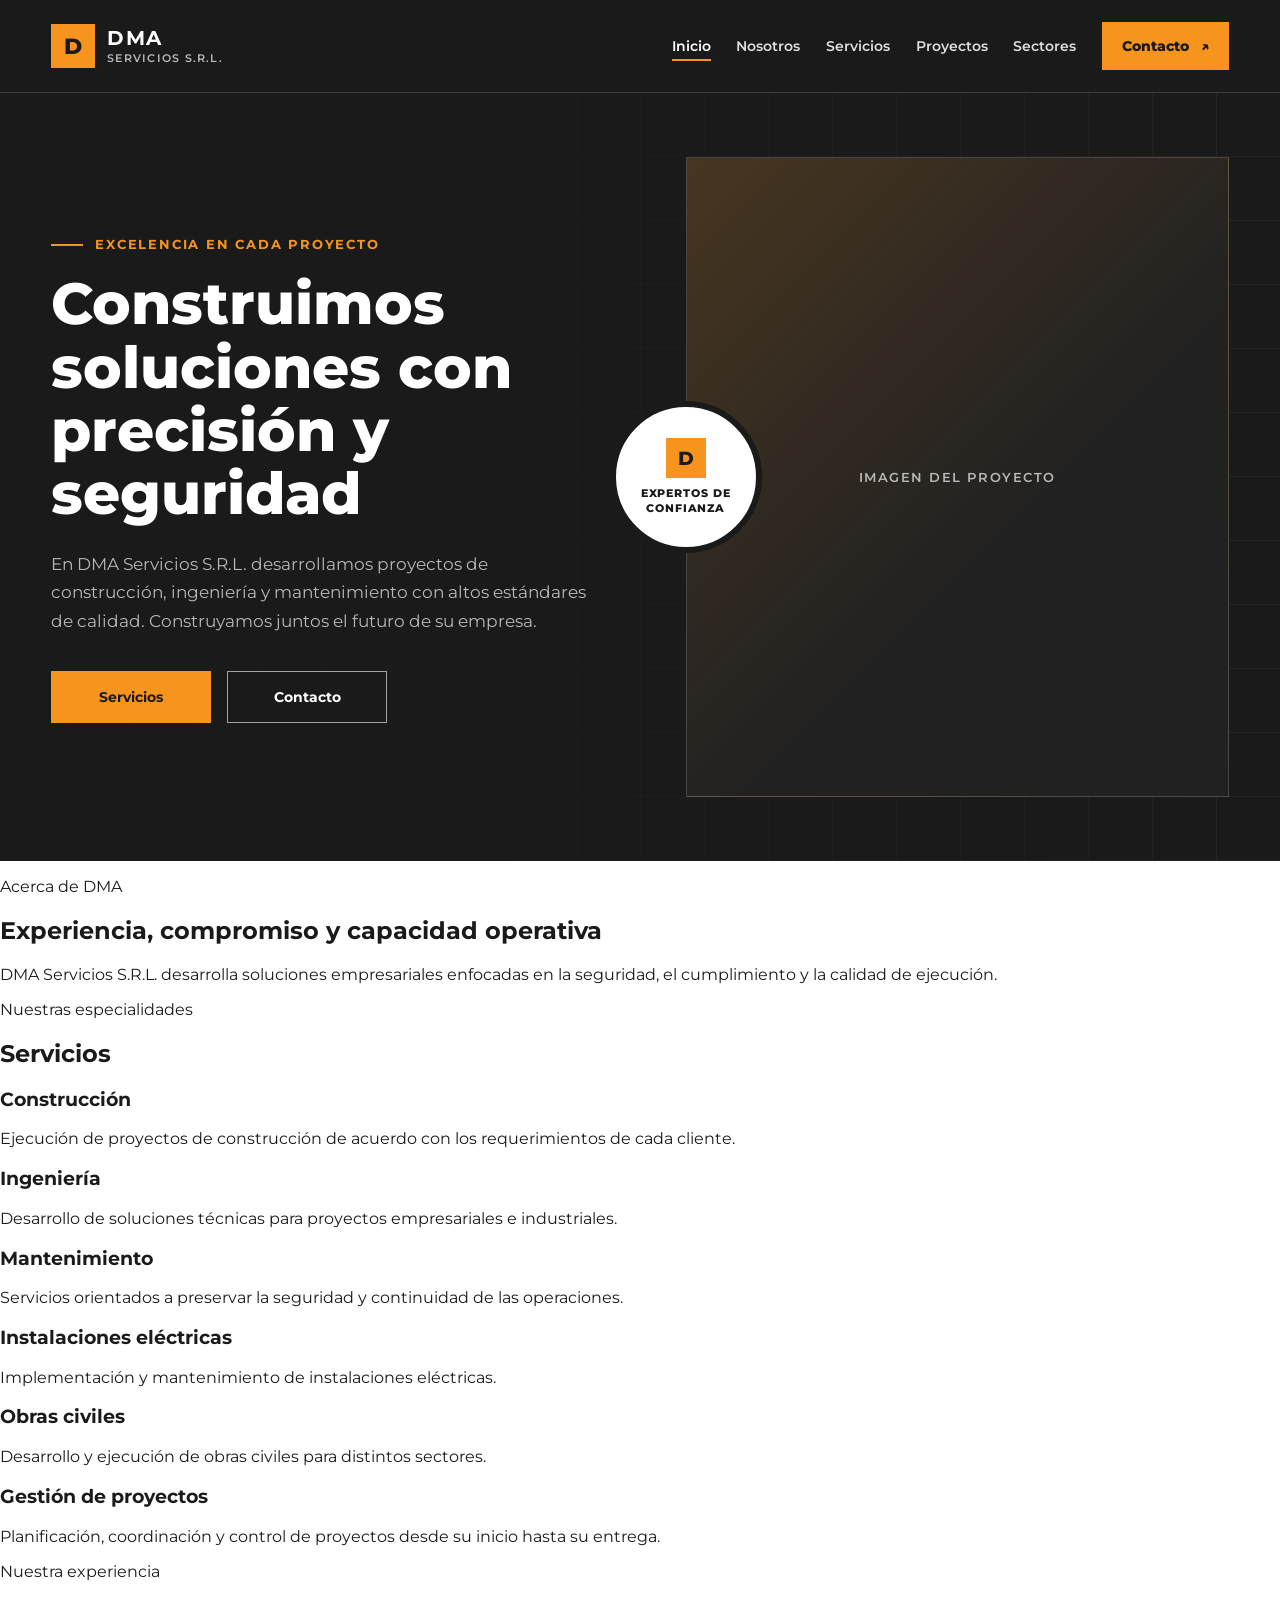
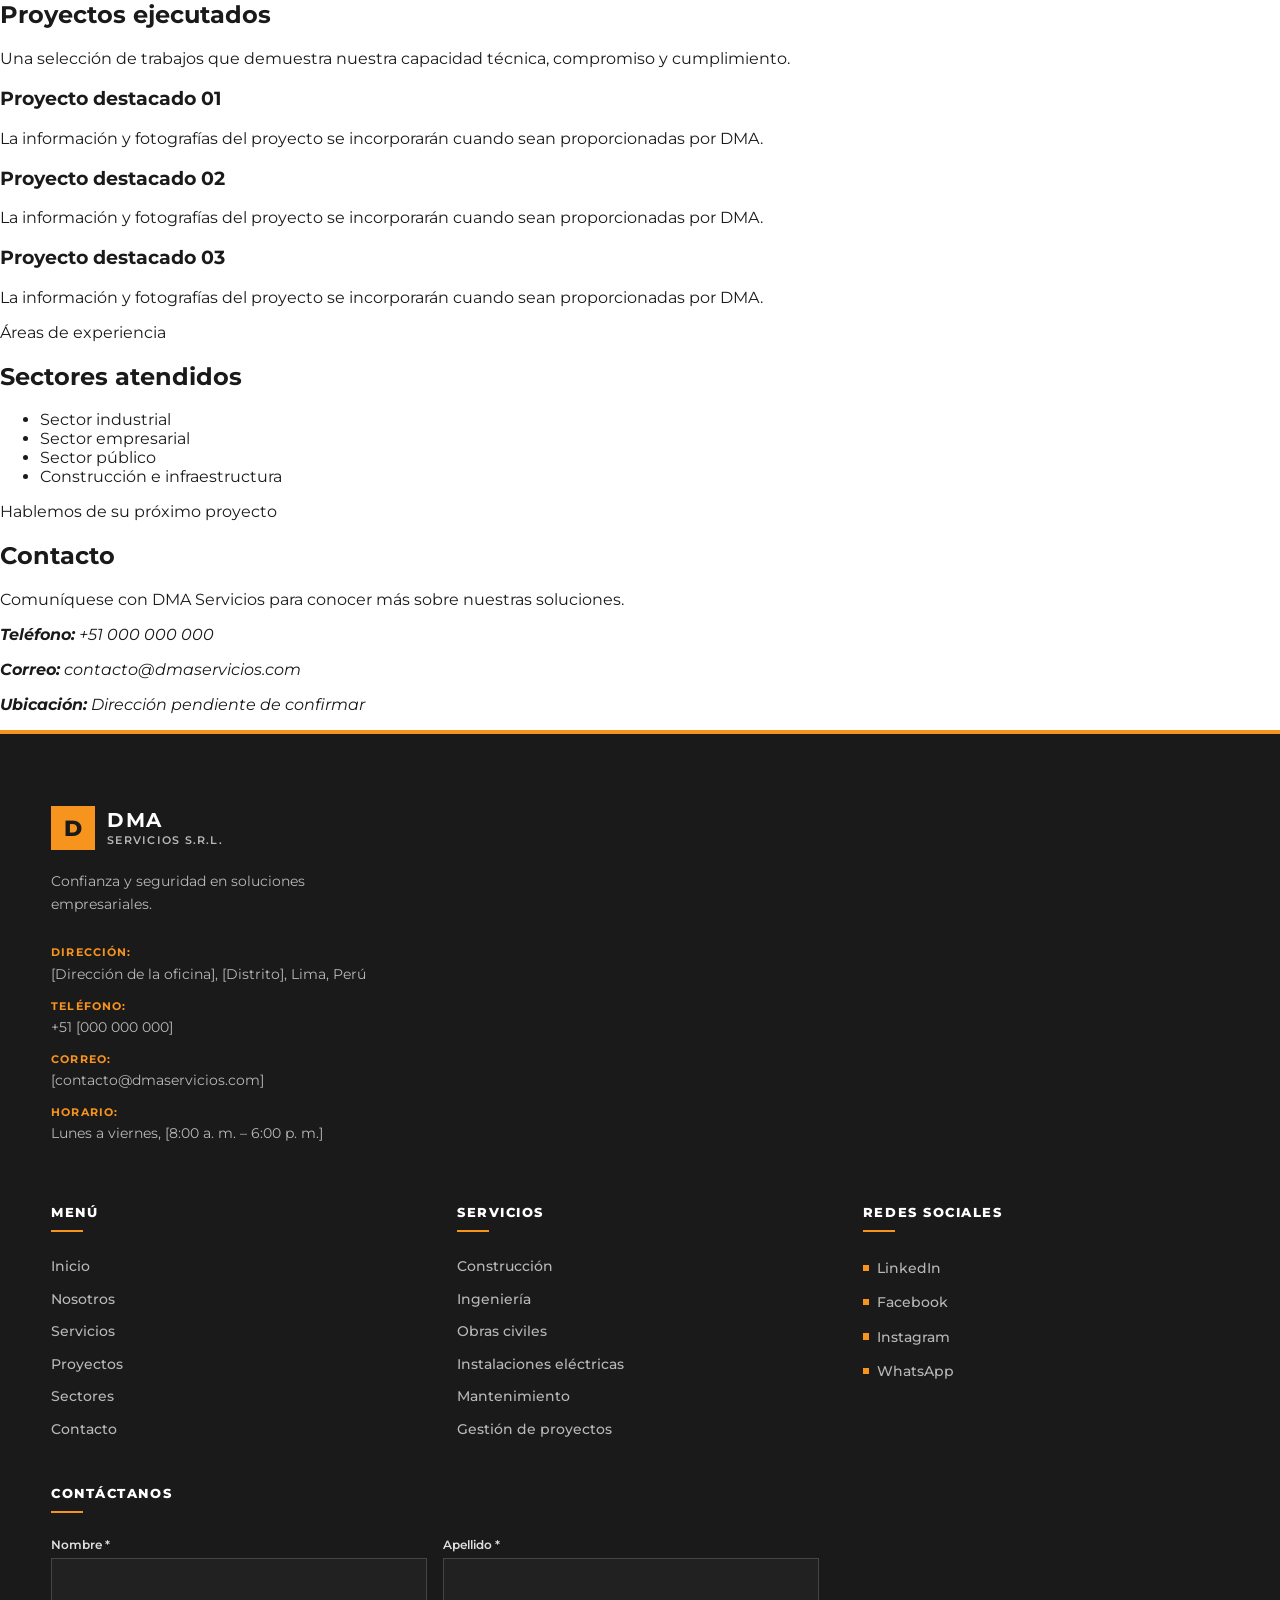
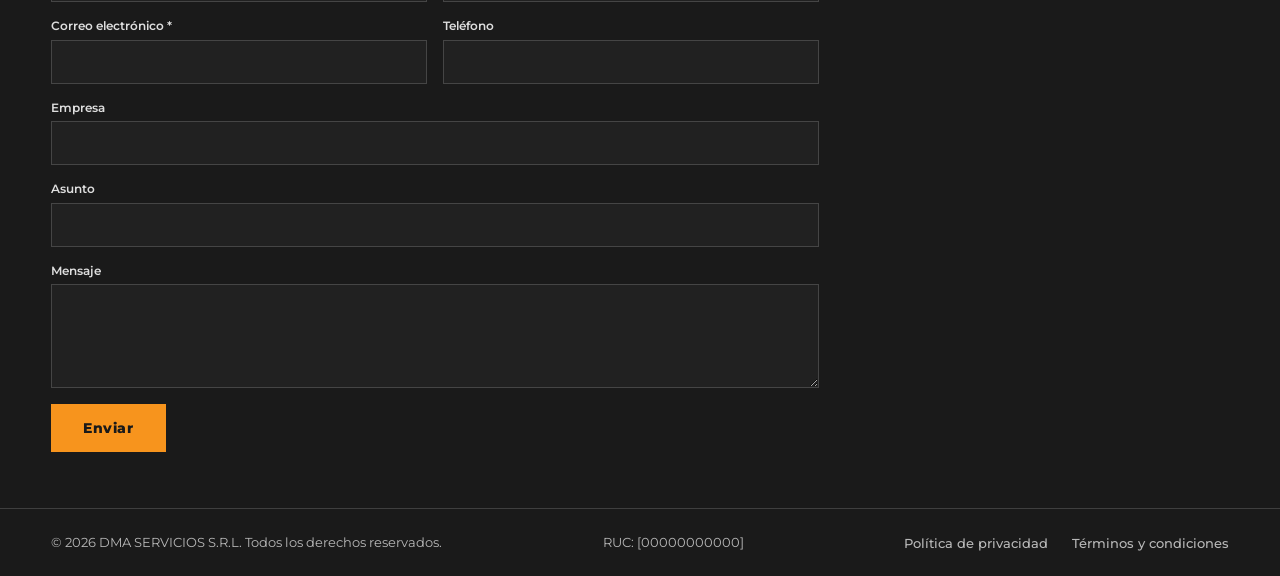
==== commit f7b7753d: "feat: agregar css del hero y responsive" ====
--- a/index.html
+++ b/index.html
@@ -83,26 +83,44 @@
     <!-- Contenido principal -->
     <main>
         <!-- Inicio / Hero -->
-        <section id="inicio" aria-labelledby="titulo-inicio">
-            <div>
-                <p>Soluciones empresariales a medida</p>
-
-                <h1 id="titulo-inicio">
-                    Confianza y seguridad en soluciones empresariales
-                </h1>
-
-                <p>
-                    Brindamos soluciones técnicas, eficientes y confiables,
-                    adaptadas a los requerimientos de cada proyecto.
-                </p>
-
-                <a href="#servicios">
-                    Conocer servicios
-                </a>
-
-                <a href="#proyectos">
-                    Ver proyectos
-                </a>
+        <section class="hero" id="inicio" aria-labelledby="titulo-inicio">
+            <div class="hero__inner">
+                <!-- Texto -->
+                <div class="hero__content">
+                    <p class="hero__eyebrow">Excelencia en cada proyecto</p>
+
+                    <h1 class="hero__title" id="titulo-inicio">
+                        Construimos soluciones con precisión y seguridad
+                    </h1>
+
+                    <p class="hero__text">
+                        En DMA Servicios S.R.L. desarrollamos proyectos de construcción,
+                        ingeniería y mantenimiento con altos estándares de calidad.
+                        Construyamos juntos el futuro de su empresa.
+                    </p>
+
+                    <div class="hero__actions">
+                        <a class="hero__button hero__button--primary" href="#servicios">
+                            Servicios
+                        </a>
+
+                        <a class="hero__button hero__button--secondary" href="#contacto">
+                            Contacto
+                        </a>
+                    </div>
+                </div>
+
+                <!-- Imagen (reemplazar el placeholder por la foto de DMA) -->
+                <div class="hero__media">
+                    <div class="hero__image">
+                        <span class="hero__image-label">Imagen del proyecto</span>
+                    </div>
+
+                    <div class="hero__badge" aria-hidden="true">
+                        <span class="hero__badge-mark">D</span>
+                        <span class="hero__badge-text">Expertos de confianza</span>
+                    </div>
+                </div>
             </div>
         </section>
 
--- a/css/styles.css
+++ b/css/styles.css
@@ -208,6 +208,210 @@
     transform: translateY(-3px) rotate(-45deg);
 }
 
+/* Hero */
+
+.hero {
+    position: relative;
+    overflow: hidden;
+
+    color: var(--color-blanco);
+    background-color: var(--color-negro);
+    background-image:
+        linear-gradient(90deg, rgba(26, 26, 26, 0.96) 35%, rgba(26, 26, 26, 0.75)),
+        repeating-linear-gradient(0deg, var(--color-borde) 0 1px, transparent 1px 4rem),
+        repeating-linear-gradient(90deg, var(--color-borde) 0 1px, transparent 1px 4rem);
+}
+
+.hero__inner {
+    width: min(100%, 1536px);
+    min-height: min(calc(100vh - var(--altura-header)), 48rem);
+    margin: 0 auto;
+    padding: 4rem var(--margen-pagina);
+
+    display: grid;
+    grid-template-columns: minmax(0, 1.05fr) minmax(0, 1fr);
+    align-items: center;
+    gap: clamp(2rem, 5vw, 5rem);
+}
+
+/* Texto */
+
+.hero__eyebrow {
+    margin: 0 0 1.25rem;
+
+    display: inline-flex;
+    align-items: center;
+    gap: 0.75rem;
+
+    color: var(--color-naranja);
+
+    font-size: 0.8rem;
+    font-weight: 700;
+    letter-spacing: 0.14em;
+    text-transform: uppercase;
+}
+
+.hero__eyebrow::before {
+    content: "";
+
+    width: 2rem;
+    height: 2px;
+
+    background-color: currentColor;
+}
+
+.hero__title {
+    margin: 0;
+    max-width: 18ch;
+
+    font-size: clamp(2.25rem, 4.5vw, 4rem);
+    font-weight: 800;
+    line-height: 1.1;
+}
+
+.hero__text {
+    margin: 1.5rem 0 0;
+    max-width: 34rem;
+
+    color: var(--color-gris);
+
+    font-size: 1.05rem;
+    line-height: 1.7;
+}
+
+/* Botones */
+
+.hero__actions {
+    margin-top: 2.25rem;
+
+    display: flex;
+    flex-wrap: wrap;
+    gap: 1rem;
+}
+
+.hero__button {
+    min-height: 3.25rem;
+    min-width: 10rem;
+    padding-inline: 1.75rem;
+
+    display: inline-flex;
+    align-items: center;
+    justify-content: center;
+
+    border: 1px solid transparent;
+
+    font-size: 0.9rem;
+    font-weight: 700;
+
+    transition:
+        background-color 180ms ease,
+        border-color 180ms ease,
+        color 180ms ease,
+        transform 180ms ease;
+}
+
+.hero__button--primary {
+    color: var(--color-negro);
+    background-color: var(--color-naranja);
+}
+
+.hero__button--primary:hover,
+.hero__button--primary:focus-visible {
+    background-color: var(--color-naranja-hover);
+    transform: translateY(-2px);
+}
+
+.hero__button--secondary {
+    color: var(--color-blanco);
+    border-color: rgba(255, 255, 255, 0.6);
+}
+
+.hero__button--secondary:hover,
+.hero__button--secondary:focus-visible {
+    color: var(--color-negro);
+    background-color: var(--color-blanco);
+    border-color: var(--color-blanco);
+    transform: translateY(-2px);
+}
+
+/* Imagen */
+
+.hero__media {
+    position: relative;
+    align-self: stretch;
+    min-height: 28rem;
+}
+
+.hero__image {
+    position: absolute;
+    inset: 0;
+
+    display: grid;
+    place-items: center;
+
+    /* Reemplazar por: background: url("../img/hero.jpg") center / cover no-repeat; */
+    background:
+        linear-gradient(135deg, rgba(247, 148, 29, 0.18), transparent 60%),
+        var(--color-carbon);
+    border: 1px solid var(--color-borde);
+}
+
+.hero__image-label {
+    color: var(--color-gris);
+
+    font-size: 0.8rem;
+    font-weight: 600;
+    letter-spacing: 0.12em;
+    text-transform: uppercase;
+}
+
+/* Sello */
+
+.hero__badge {
+    position: absolute;
+    top: 50%;
+    left: 0;
+
+    width: 9.5rem;
+    aspect-ratio: 1;
+    padding: 1rem;
+
+    display: grid;
+    place-content: center;
+    justify-items: center;
+    gap: 0.5rem;
+
+    color: var(--color-negro);
+    background-color: var(--color-blanco);
+    border: 6px solid var(--color-negro);
+    border-radius: 50%;
+
+    text-align: center;
+
+    transform: translate(-50%, -50%);
+}
+
+.hero__badge-mark {
+    width: 2.5rem;
+    aspect-ratio: 1;
+
+    display: grid;
+    place-items: center;
+
+    background-color: var(--color-naranja);
+
+    font-size: 1.2rem;
+    font-weight: 800;
+}
+
+.hero__badge-text {
+    font-size: 0.7rem;
+    font-weight: 800;
+    line-height: 1.3;
+    letter-spacing: 0.08em;
+    text-transform: uppercase;
+}
+
 /* Footer */
 
 .footer {
--- a/css/responsive.css
+++ b/css/responsive.css
@@ -72,6 +72,64 @@
     }
 }
 
+/* Hero: tablet y celular */
+
+@media (max-width: 1024px) {
+    .hero__inner {
+        min-height: auto;
+        padding-block: 3.5rem 4rem;
+
+        grid-template-columns: 1fr;
+        gap: 3rem;
+    }
+
+    .hero__media {
+        min-height: 22rem;
+    }
+
+    .hero__badge {
+        top: auto;
+        bottom: 0;
+        left: 1.5rem;
+
+        width: 8rem;
+
+        transform: translateY(40%);
+    }
+}
+
+@media (max-width: 640px) {
+    .hero__text {
+        font-size: 0.95rem;
+    }
+
+    .hero__actions {
+        display: grid;
+    }
+
+    .hero__button {
+        width: 100%;
+    }
+
+    .hero__media {
+        min-height: 16rem;
+    }
+
+    .hero__badge {
+        width: 7rem;
+        border-width: 4px;
+    }
+
+    .hero__badge-mark {
+        width: 2rem;
+        font-size: 1rem;
+    }
+
+    .hero__badge-text {
+        font-size: 0.6rem;
+    }
+}
+
 /* Footer: tablet */
 
 @media (max-width: 900px) {
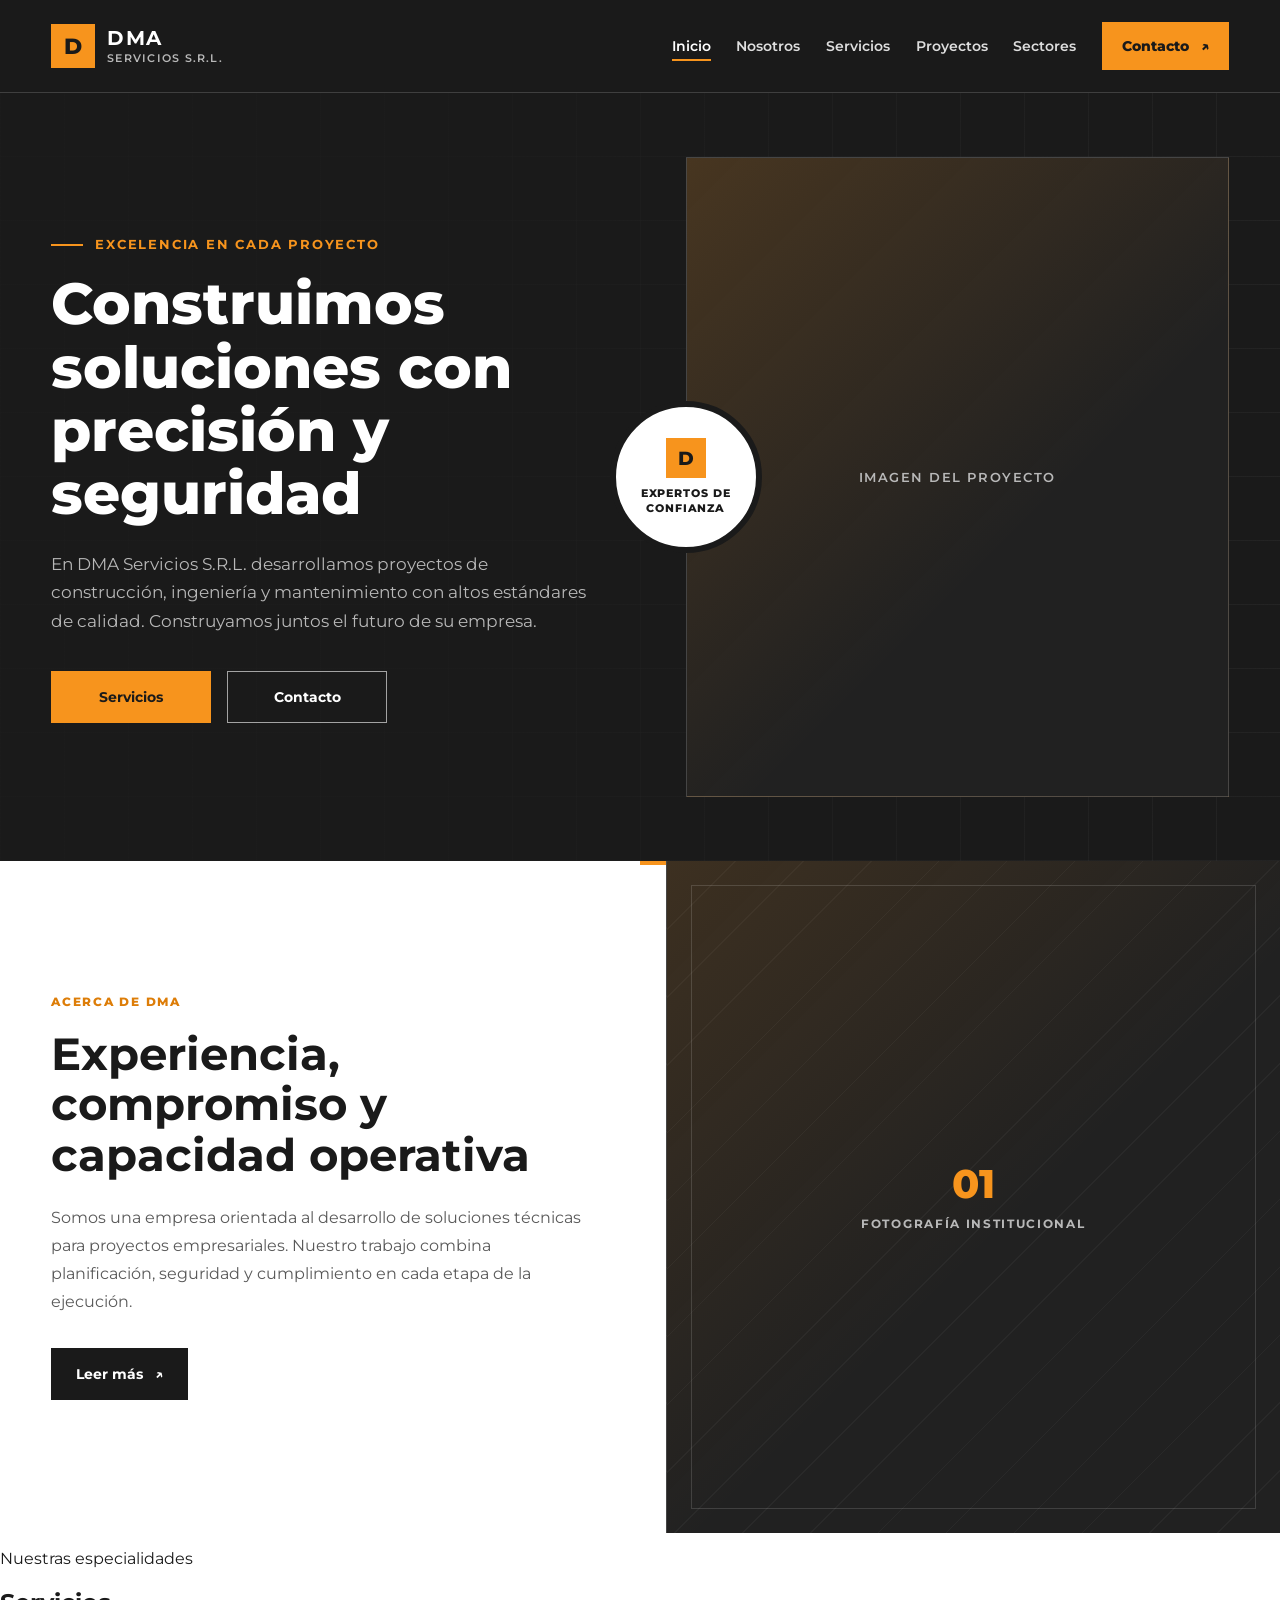
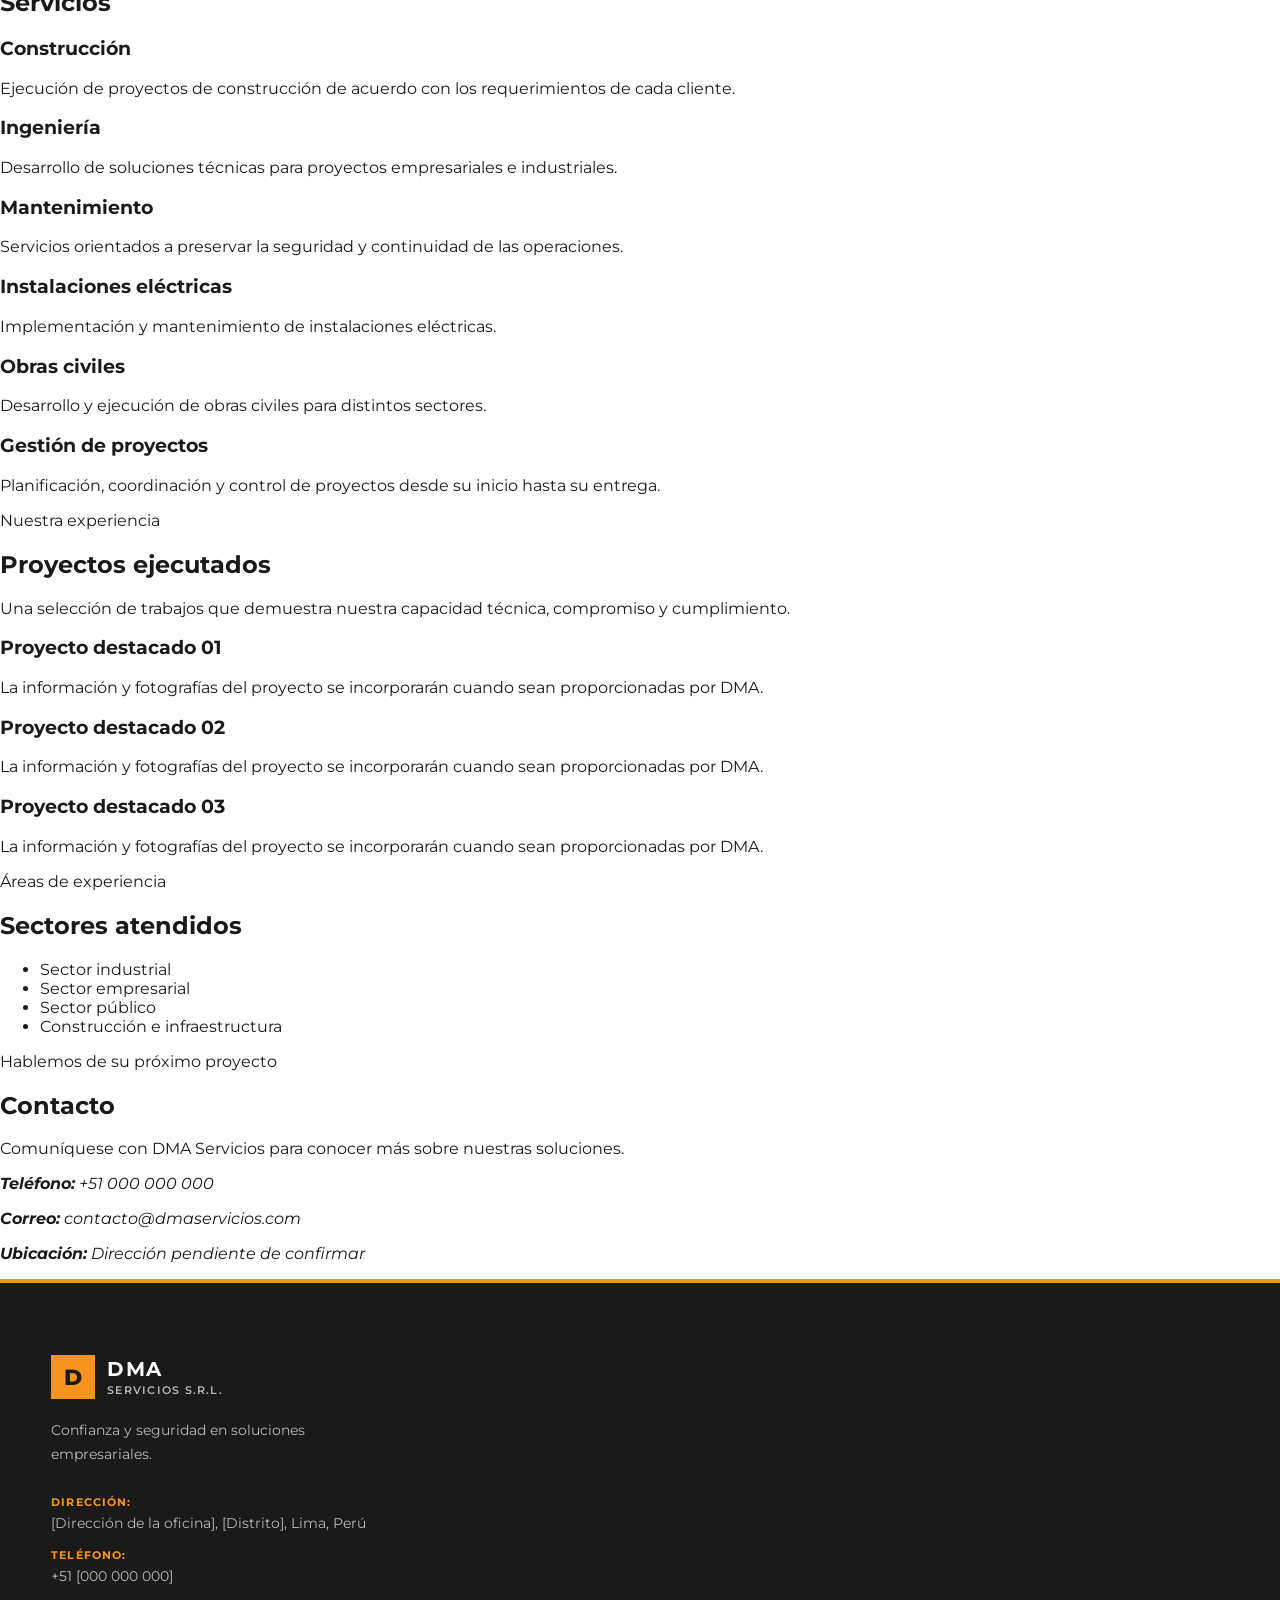
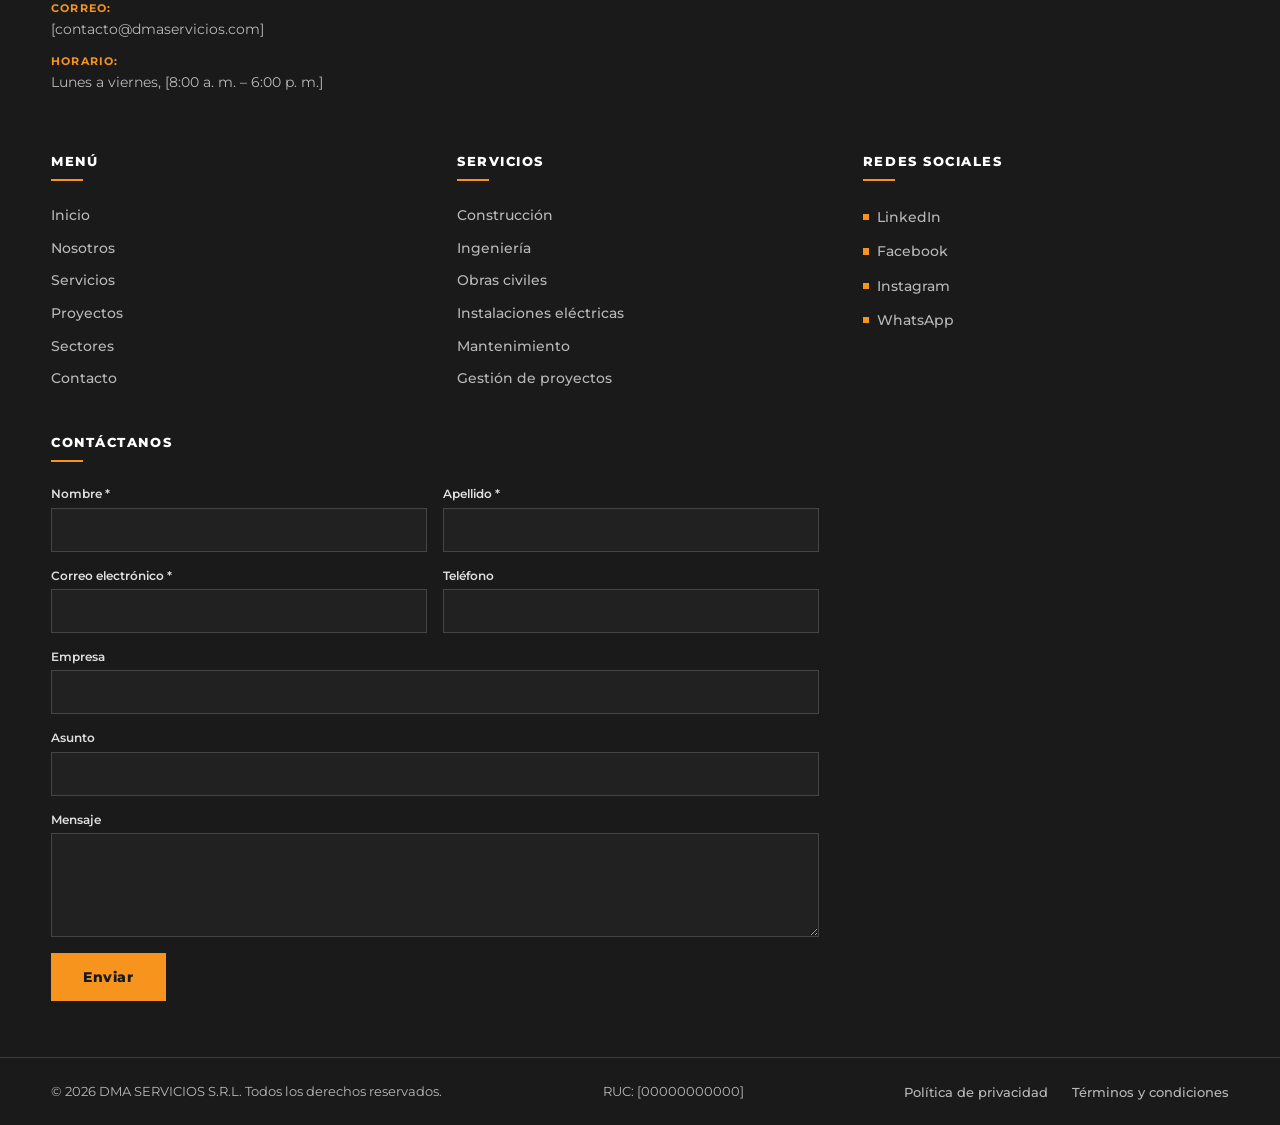
==== commit 0eb6675b: "feat: sección "Nosotros"" ====
--- a/index.html
+++ b/index.html
@@ -124,20 +124,32 @@
             </div>
         </section>
 
-        <!-- Nosotros -->
-        <section id="nosotros" aria-labelledby="titulo-nosotros">
-            <div>
-                <p>Acerca de DMA</p>
-
-                <h2 id="titulo-nosotros">
-                    Experiencia, compromiso y capacidad operativa
-                </h2>
-
-                <p>
-                    DMA Servicios S.R.L. desarrolla soluciones empresariales
-                    enfocadas en la seguridad, el cumplimiento y la calidad
-                    de ejecución.
-                </p>
+        <!-- Acerca de -->
+        <section class="about-preview" id="nosotros" aria-labelledby="titulo-nosotros">
+            <div class="about-preview__inner">
+                <div class="about-preview__content">
+                    <p class="section-eyebrow">Acerca de DMA</p>
+
+                    <h2 class="about-preview__title" id="titulo-nosotros">
+                        Experiencia, compromiso y capacidad operativa
+                    </h2>
+
+                    <p class="about-preview__text">
+                        Somos una empresa orientada al desarrollo de soluciones técnicas
+                        para proyectos empresariales. Nuestro trabajo combina planificación,
+                        seguridad y cumplimiento en cada etapa de la ejecución.
+                    </p>
+
+                    <a class="about-preview__button" href="acerca-de.html">
+                        Leer más
+                        <span aria-hidden="true">↗</span>
+                    </a>
+                </div>
+
+                <div class="about-preview__media" role="img" aria-label="Espacio reservado para una fotografía institucional de DMA">
+                    <span class="image-placeholder__number" aria-hidden="true">01</span>
+                    <span class="image-placeholder__label">Fotografía institucional</span>
+                </div>
             </div>
         </section>
 
--- a/css/styles.css
+++ b/css/styles.css
@@ -412,6 +412,318 @@
     text-transform: uppercase;
 }
 
+/* Acerca de: resumen en la página principal */
+
+.about-preview {
+    position: relative;
+    overflow: hidden;
+    background-color: var(--color-blanco);
+}
+
+.about-preview::before {
+    content: "";
+    position: absolute;
+    top: 0;
+    right: 0;
+    width: 50%;
+    height: 0.25rem;
+    background-color: var(--color-naranja);
+}
+
+.about-preview__inner {
+    width: min(100%, 1536px);
+    min-height: 42rem;
+    margin: 0 auto;
+    padding-left: var(--margen-pagina);
+
+    display: grid;
+    grid-template-columns: minmax(0, 1fr) minmax(0, 1fr);
+    align-items: stretch;
+}
+
+.about-preview__content {
+    max-width: 39rem;
+    padding: clamp(5rem, 9vw, 8.5rem) clamp(2.5rem, 6vw, 6rem) clamp(5rem, 9vw, 8.5rem) 0;
+
+    display: flex;
+    flex-direction: column;
+    justify-content: center;
+    align-items: flex-start;
+}
+
+.section-eyebrow {
+    margin: 0 0 1.25rem;
+    color: var(--color-naranja-hover);
+    font-size: 0.78rem;
+    font-weight: 800;
+    letter-spacing: 0.14em;
+    text-transform: uppercase;
+}
+
+.about-preview__title {
+    margin: 0;
+    max-width: 16ch;
+    font-size: clamp(2rem, 3.5vw, 3.25rem);
+    font-weight: 700;
+    line-height: 1.12;
+}
+
+.about-preview__text {
+    margin: 1.5rem 0 0;
+    max-width: 36rem;
+    color: #595959;
+    font-size: 1rem;
+    line-height: 1.75;
+}
+
+.about-preview__button {
+    min-height: 3.25rem;
+    margin-top: 2rem;
+    padding-inline: 1.5rem;
+
+    display: inline-flex;
+    align-items: center;
+    justify-content: center;
+    gap: 0.75rem;
+
+    color: var(--color-blanco);
+    background-color: var(--color-negro);
+    border: 1px solid var(--color-negro);
+
+    font-size: 0.9rem;
+    font-weight: 700;
+
+    transition:
+        color 180ms ease,
+        background-color 180ms ease,
+        transform 180ms ease;
+}
+
+.about-preview__button:hover,
+.about-preview__button:focus-visible {
+    color: var(--color-negro);
+    background-color: var(--color-naranja);
+    transform: translateY(-2px);
+}
+
+.about-preview__media,
+.about-detail__media {
+    position: relative;
+    overflow: hidden;
+    min-height: 34rem;
+
+    display: grid;
+    place-content: center;
+    gap: 0.75rem;
+
+    color: var(--color-gris);
+    background:
+        linear-gradient(135deg, rgba(247, 148, 29, 0.13), transparent 55%),
+        repeating-linear-gradient(135deg, rgba(255, 255, 255, 0.035) 0 1px, transparent 1px 3rem),
+        var(--color-carbon);
+    border-left: 1px solid var(--color-borde);
+
+    text-align: center;
+}
+
+.about-preview__media::after,
+.about-detail__media::after {
+    content: "";
+    position: absolute;
+    inset: 1.5rem;
+    border: 1px solid rgba(255, 255, 255, 0.14);
+    pointer-events: none;
+}
+
+.image-placeholder__number {
+    color: var(--color-naranja);
+    font-size: 2.5rem;
+    font-weight: 800;
+    line-height: 1;
+}
+
+.image-placeholder__label {
+    font-size: 0.75rem;
+    font-weight: 700;
+    letter-spacing: 0.14em;
+    text-transform: uppercase;
+}
+
+/* Página Acerca de */
+
+.about-intro {
+    padding: clamp(5rem, 9vw, 8rem) var(--margen-pagina);
+    background-color: #f4f4f4;
+    text-align: center;
+}
+
+.about-intro__inner {
+    width: min(100%, 58rem);
+    margin: 0 auto;
+}
+
+.about-intro__title {
+    margin: 0;
+    font-size: clamp(2.4rem, 5vw, 4.5rem);
+    line-height: 1.08;
+}
+
+.about-intro__text {
+    margin: 1.5rem auto 0;
+    max-width: 48rem;
+    color: #595959;
+    font-size: 1.05rem;
+    line-height: 1.75;
+}
+
+.about-detail {
+    display: grid;
+    grid-template-columns: repeat(2, minmax(0, 1fr));
+    background-color: var(--color-blanco);
+}
+
+.about-detail__media {
+    min-height: 40rem;
+    border-left: 0;
+}
+
+.about-detail__content {
+    padding: clamp(4rem, 9vw, 8rem) clamp(2rem, 8vw, 8rem);
+
+    display: flex;
+    flex-direction: column;
+    justify-content: center;
+    align-items: flex-start;
+}
+
+.about-detail__title {
+    margin: 0;
+    font-size: clamp(2rem, 3.5vw, 3.25rem);
+    line-height: 1.15;
+}
+
+.about-detail__text {
+    margin: 1.5rem 0 0;
+    max-width: 38rem;
+    color: #595959;
+    font-size: 1rem;
+    line-height: 1.8;
+}
+
+.about-detail__back {
+    margin-top: 2rem;
+    display: inline-flex;
+    align-items: center;
+    gap: 0.6rem;
+    color: var(--color-negro);
+    font-size: 0.875rem;
+    font-weight: 800;
+}
+
+.about-detail__back:hover,
+.about-detail__back:focus-visible {
+    color: var(--color-naranja-hover);
+}
+
+/* Visión */
+
+.vision {
+    padding: clamp(5rem, 9vw, 8rem) var(--margen-pagina);
+    background-color: #f4f4f4;
+}
+
+.vision__inner {
+    width: min(100%, 1536px);
+    margin: 0 auto;
+}
+
+.vision__heading {
+    max-width: 48rem;
+    margin: 0 auto clamp(3rem, 6vw, 5rem);
+    text-align: center;
+}
+
+.vision__heading .section-eyebrow {
+    justify-content: center;
+}
+
+.vision__title {
+    margin: 0;
+    font-size: clamp(2.25rem, 4vw, 3.75rem);
+    line-height: 1.1;
+}
+
+.vision__intro {
+    margin: 1.5rem auto 0;
+    color: #595959;
+    font-size: 1rem;
+    line-height: 1.75;
+}
+
+.vision__grid {
+    margin: 0;
+    padding: 0;
+
+    display: grid;
+    grid-template-columns: repeat(2, minmax(0, 1fr));
+    gap: 2rem;
+
+    list-style: none;
+    counter-reset: vision-card;
+}
+
+.vision-card {
+    min-height: 21rem;
+    padding: clamp(2rem, 4vw, 3.25rem);
+
+    display: flex;
+    flex-direction: column;
+    justify-content: space-between;
+    gap: 4rem;
+
+    background-color: var(--color-blanco);
+    border-top: 3px solid transparent;
+
+    transition:
+        border-color 180ms ease,
+        transform 180ms ease,
+        box-shadow 180ms ease;
+}
+
+.vision-card:hover {
+    border-color: var(--color-naranja);
+    box-shadow: 0 1rem 2.5rem rgba(26, 26, 26, 0.08);
+    transform: translateY(-4px);
+}
+
+.vision-card__header {
+    display: flex;
+    align-items: flex-start;
+    justify-content: space-between;
+    gap: 2rem;
+}
+
+.vision-card__title {
+    margin: 0;
+    font-size: clamp(1.25rem, 2.2vw, 1.75rem);
+    line-height: 1.25;
+}
+
+.vision-card__number {
+    flex: 0 0 auto;
+    color: var(--color-naranja-hover);
+    font-size: 1.25rem;
+    font-weight: 700;
+}
+
+.vision-card__text {
+    margin: 0;
+    max-width: 38rem;
+    color: #595959;
+    font-size: 0.95rem;
+    line-height: 1.75;
+}
+
 /* Footer */
 
 .footer {
--- a/css/responsive.css
+++ b/css/responsive.css
@@ -130,6 +130,82 @@
     }
 }
 
+/* Acerca de */
+
+@media (max-width: 1024px) {
+    .about-preview__inner {
+        min-height: auto;
+        padding-left: 0;
+        grid-template-columns: 1fr;
+    }
+
+    .about-preview::before {
+        width: 100%;
+    }
+
+    .about-preview__content {
+        max-width: none;
+        padding: 5rem var(--margen-pagina);
+    }
+
+    .about-preview__media {
+        min-height: 26rem;
+        border-top: 1px solid var(--color-borde);
+        border-left: 0;
+    }
+
+    .about-detail {
+        grid-template-columns: 1fr;
+    }
+
+    .about-detail__media {
+        min-height: 28rem;
+    }
+
+    .about-detail__content {
+        padding: 5rem var(--margen-pagina);
+    }
+
+    .vision-card {
+        min-height: 18rem;
+        gap: 3rem;
+    }
+}
+
+@media (max-width: 640px) {
+    .about-preview__content,
+    .about-detail__content {
+        padding-block: 4rem;
+    }
+
+    .about-preview__media,
+    .about-detail__media {
+        min-height: 20rem;
+    }
+
+    .about-preview__button {
+        width: 100%;
+    }
+
+    .about-intro {
+        padding-block: 4rem;
+    }
+
+    .vision {
+        padding-block: 4rem;
+    }
+
+    .vision__grid {
+        grid-template-columns: 1fr;
+        gap: 1rem;
+    }
+
+    .vision-card {
+        min-height: auto;
+        gap: 3.5rem;
+    }
+}
+
 /* Footer: tablet */
 
 @media (max-width: 900px) {
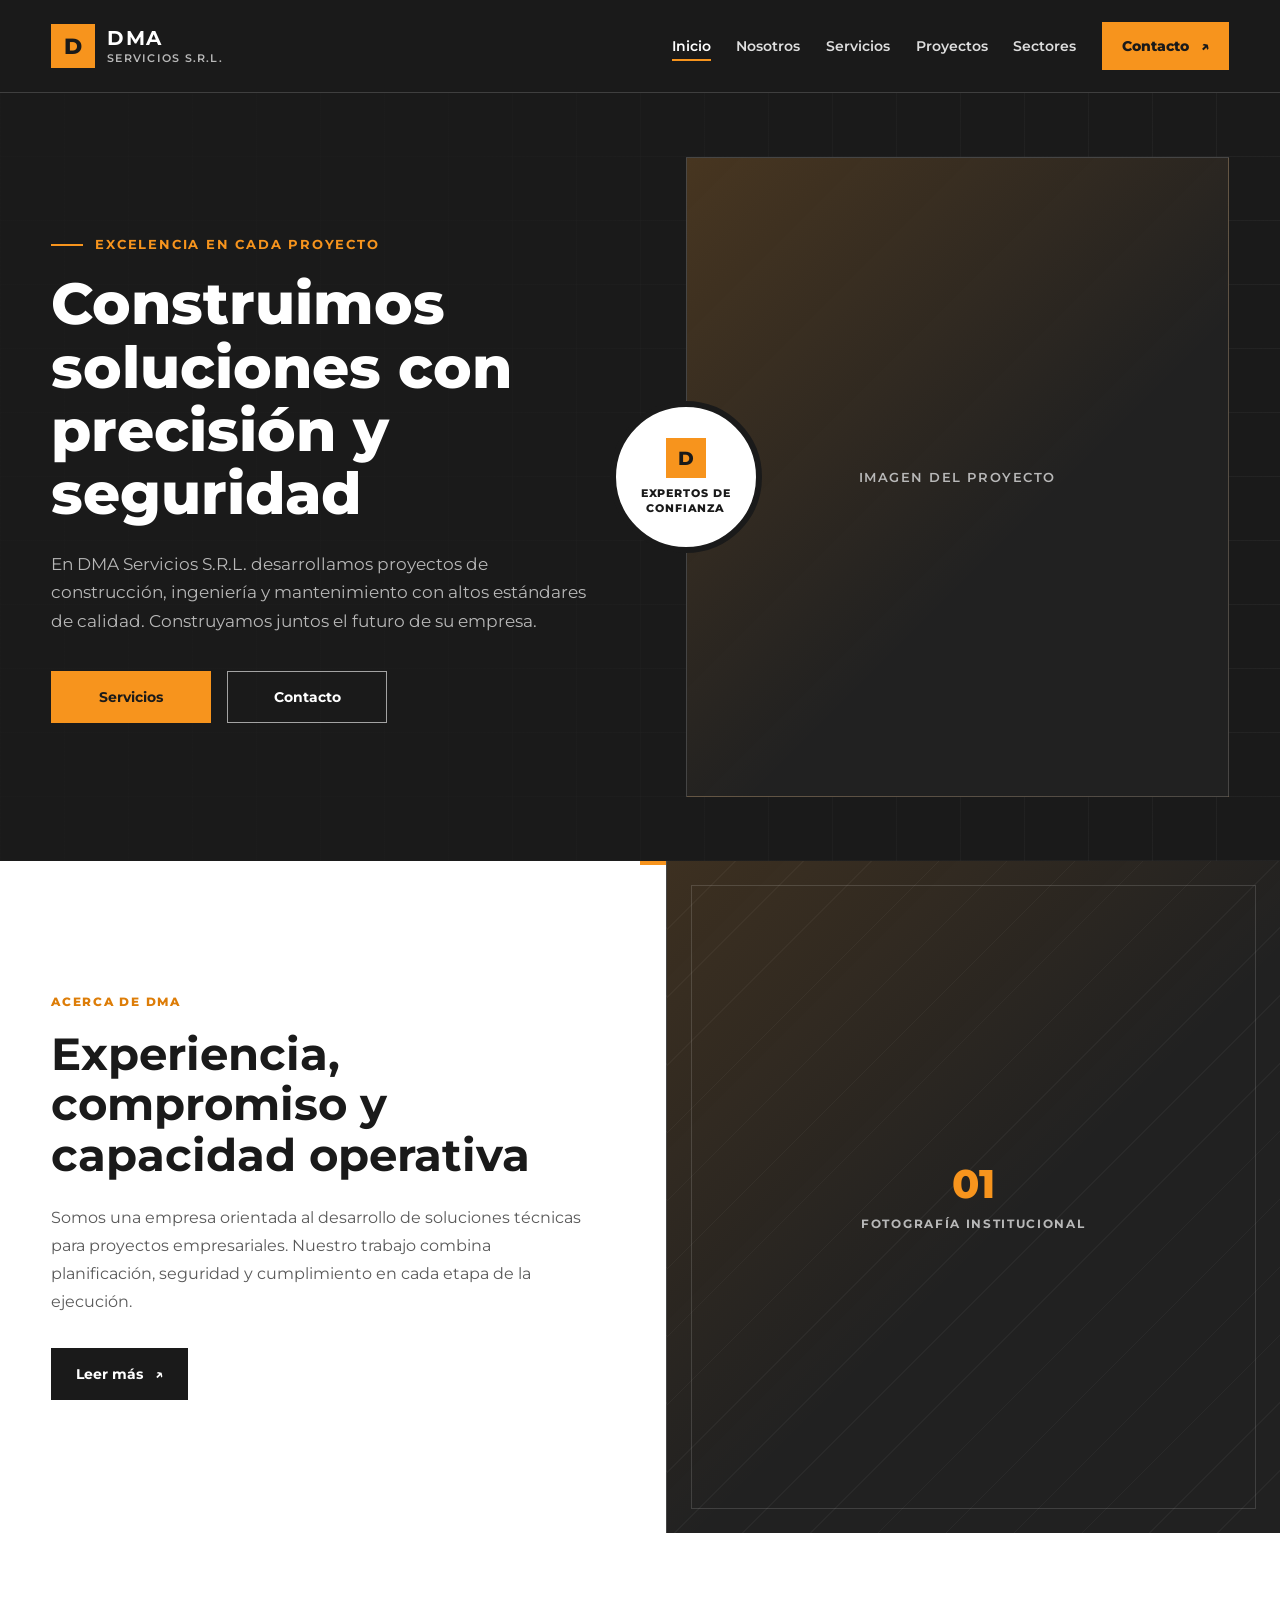
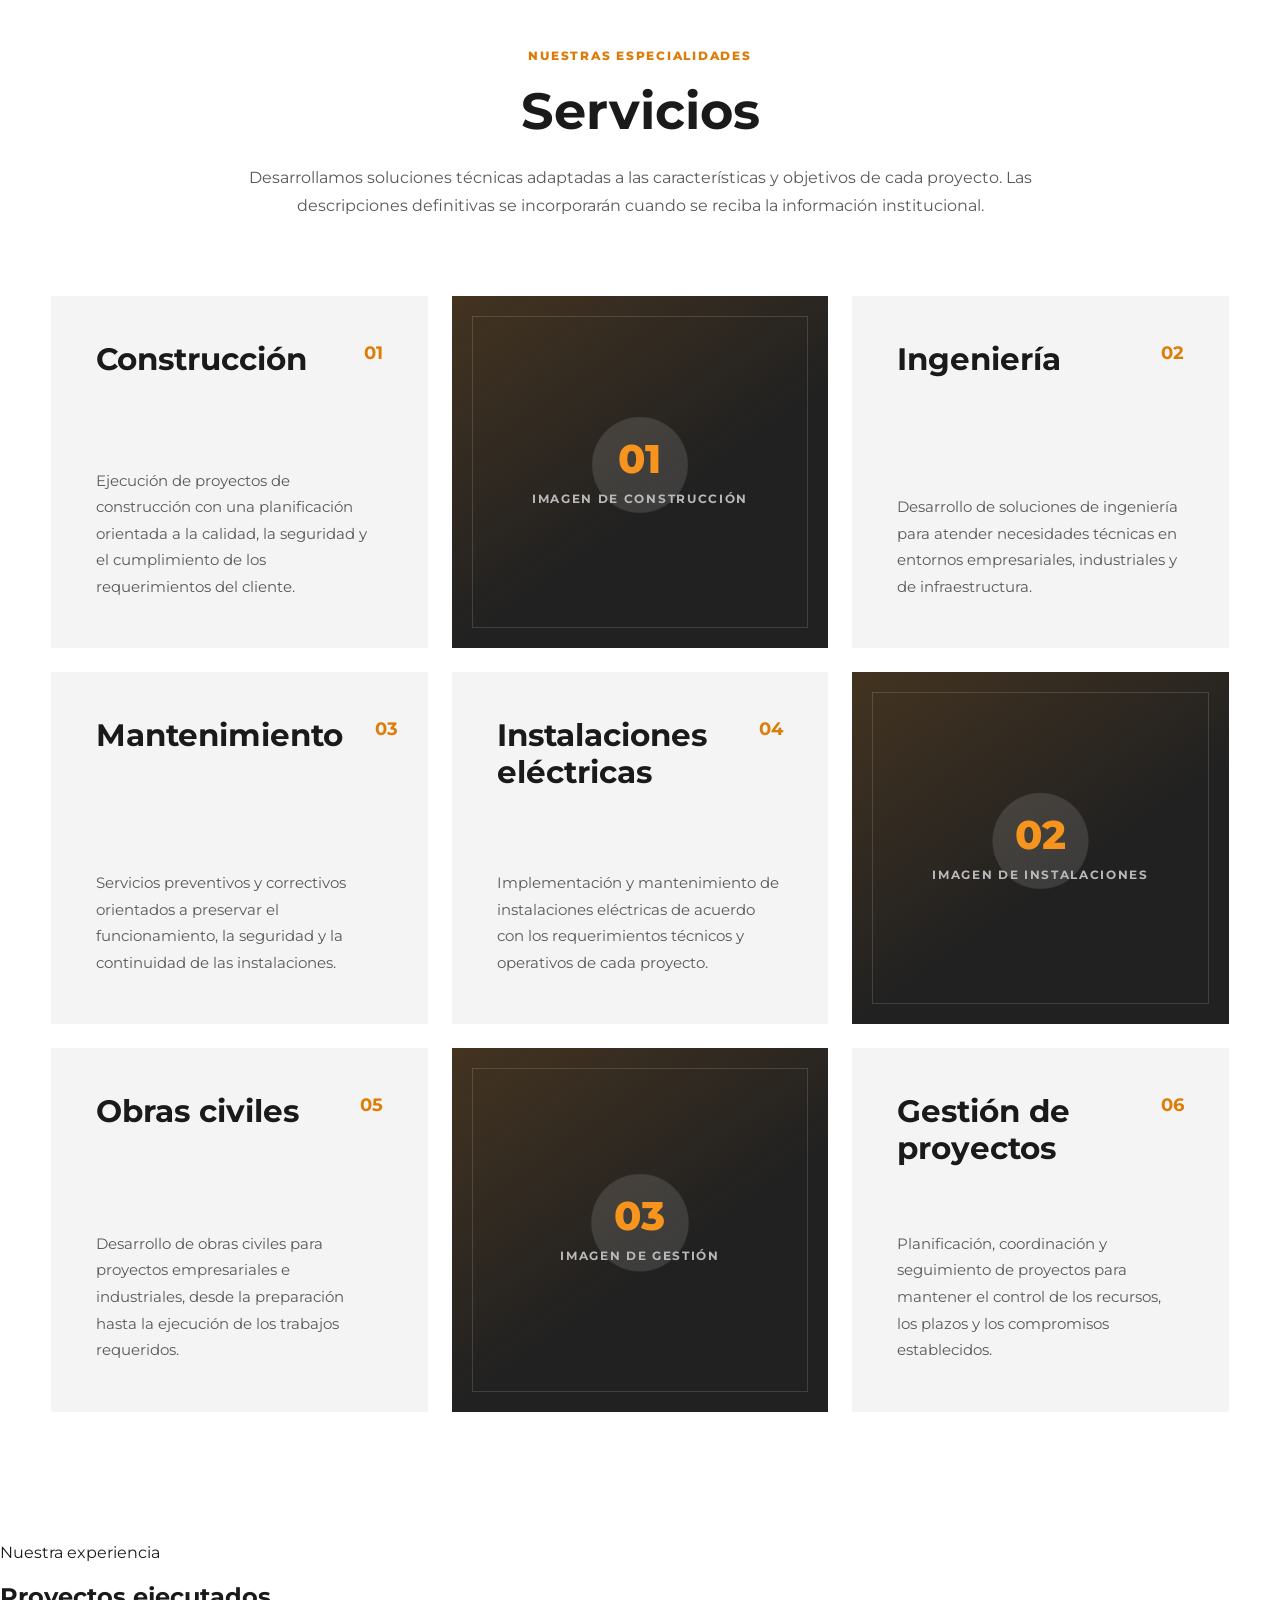
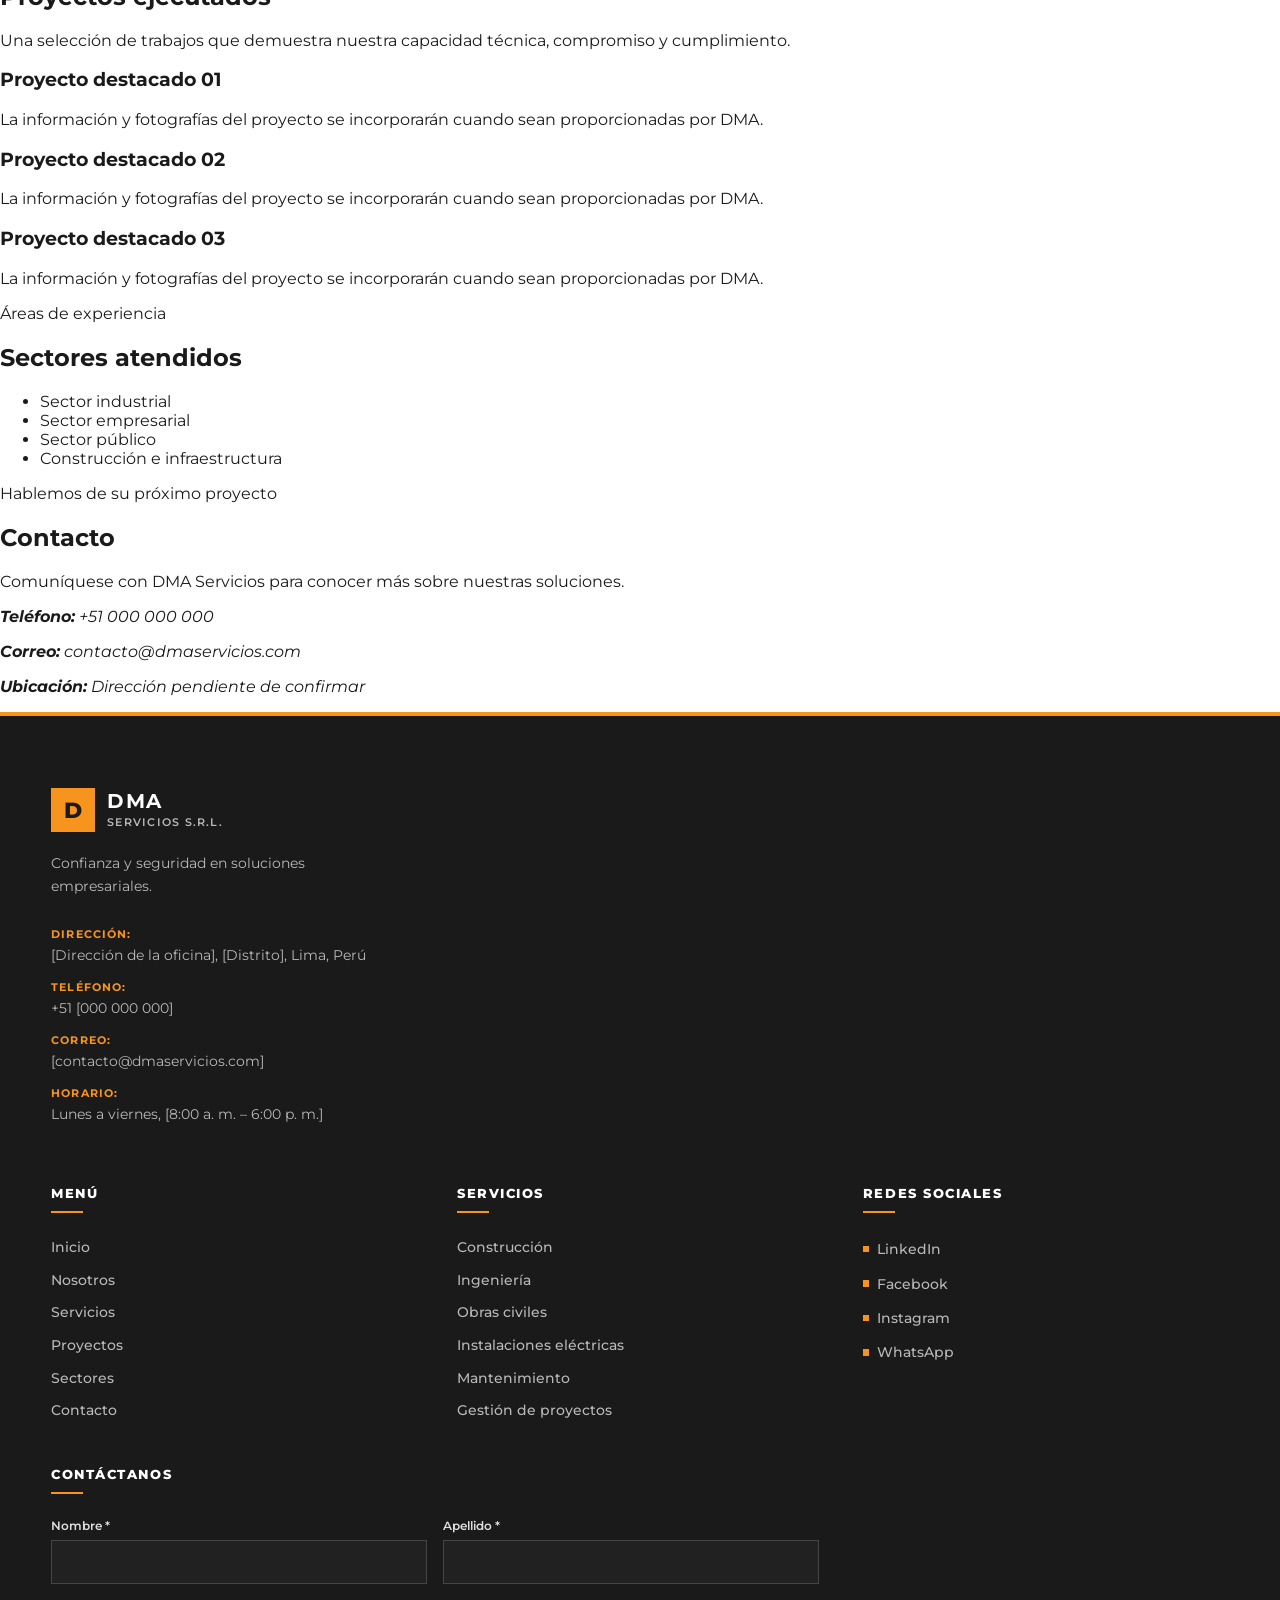
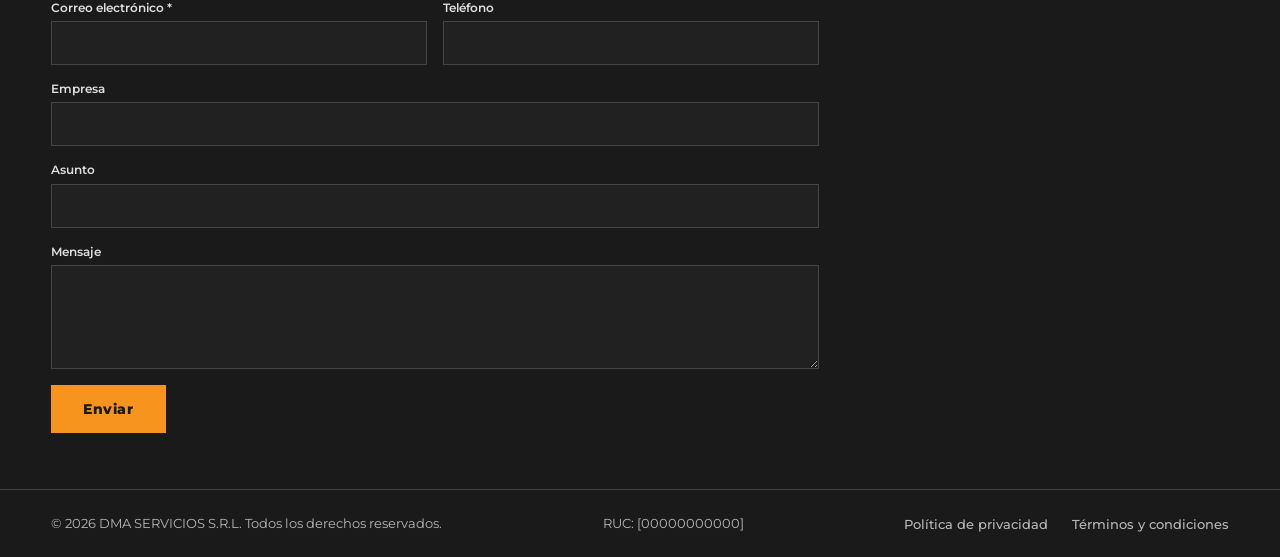
==== commit aade3406: "feat: Agregar sección "Servicios"" ====
--- a/index.html
+++ b/index.html
@@ -154,63 +154,97 @@
         </section>
 
         <!-- Servicios -->
-        <section id="servicios" aria-labelledby="titulo-servicios">
-            <div>
-                <p>Nuestras especialidades</p>
-
-                <h2 id="titulo-servicios">
-                    Servicios
-                </h2>
-
-                <div>
-                    <article>
-                        <h3>Construcción</h3>
-                        <p>
-                            Ejecución de proyectos de construcción de acuerdo con
-                            los requerimientos de cada cliente.
-                        </p>
-                    </article>
-
-                    <article>
-                        <h3>Ingeniería</h3>
-                        <p>
-                            Desarrollo de soluciones técnicas para proyectos
-                            empresariales e industriales.
-                        </p>
-                    </article>
-
-                    <article>
-                        <h3>Mantenimiento</h3>
-                        <p>
-                            Servicios orientados a preservar la seguridad y
-                            continuidad de las operaciones.
-                        </p>
-                    </article>
-
-                    <article>
-                        <h3>Instalaciones eléctricas</h3>
-                        <p>
-                            Implementación y mantenimiento de instalaciones
-                            eléctricas.
-                        </p>
-                    </article>
-
-                    <article>
-                        <h3>Obras civiles</h3>
-                        <p>
-                            Desarrollo y ejecución de obras civiles para distintos
-                            sectores.
-                        </p>
-                    </article>
-
-                    <article>
-                        <h3>Gestión de proyectos</h3>
-                        <p>
-                            Planificación, coordinación y control de proyectos
-                            desde su inicio hasta su entrega.
-                        </p>
-                    </article>
-                </div>
+        <section class="services" id="servicios" aria-labelledby="titulo-servicios">
+            <div class="services__heading">
+                <p class="section-eyebrow">Nuestras especialidades</p>
+                <h2 class="services__title" id="titulo-servicios">Servicios</h2>
+                <p class="services__intro">
+                    Desarrollamos soluciones técnicas adaptadas a las características y objetivos de cada proyecto.
+                    Las descripciones definitivas se incorporarán cuando se reciba la información institucional.
+                </p>
+            </div>
+
+            <div class="services__grid">
+                <article class="service-card">
+                    <div class="service-card__header">
+                        <h3 class="service-card__title">Construcción</h3>
+                        <span class="service-card__number" aria-hidden="true">01</span>
+                    </div>
+                    <p class="service-card__text">
+                        Ejecución de proyectos de construcción con una planificación orientada a la calidad,
+                        la seguridad y el cumplimiento de los requerimientos del cliente.
+                    </p>
+                </article>
+
+                <div class="service-media" role="img" aria-label="Espacio reservado para una fotografía de construcción">
+                    <span class="image-placeholder__number" aria-hidden="true">01</span>
+                    <span class="image-placeholder__label">Imagen de construcción</span>
+                </div>
+
+                <article class="service-card">
+                    <div class="service-card__header">
+                        <h3 class="service-card__title">Ingeniería</h3>
+                        <span class="service-card__number" aria-hidden="true">02</span>
+                    </div>
+                    <p class="service-card__text">
+                        Desarrollo de soluciones de ingeniería para atender necesidades técnicas en entornos
+                        empresariales, industriales y de infraestructura.
+                    </p>
+                </article>
+
+                <article class="service-card">
+                    <div class="service-card__header">
+                        <h3 class="service-card__title">Mantenimiento</h3>
+                        <span class="service-card__number" aria-hidden="true">03</span>
+                    </div>
+                    <p class="service-card__text">
+                        Servicios preventivos y correctivos orientados a preservar el funcionamiento, la seguridad
+                        y la continuidad de las instalaciones.
+                    </p>
+                </article>
+
+                <article class="service-card">
+                    <div class="service-card__header">
+                        <h3 class="service-card__title">Instalaciones eléctricas</h3>
+                        <span class="service-card__number" aria-hidden="true">04</span>
+                    </div>
+                    <p class="service-card__text">
+                        Implementación y mantenimiento de instalaciones eléctricas de acuerdo con los requerimientos
+                        técnicos y operativos de cada proyecto.
+                    </p>
+                </article>
+
+                <div class="service-media" role="img" aria-label="Espacio reservado para una fotografía de instalaciones eléctricas">
+                    <span class="image-placeholder__number" aria-hidden="true">02</span>
+                    <span class="image-placeholder__label">Imagen de instalaciones</span>
+                </div>
+
+                <article class="service-card">
+                    <div class="service-card__header">
+                        <h3 class="service-card__title">Obras civiles</h3>
+                        <span class="service-card__number" aria-hidden="true">05</span>
+                    </div>
+                    <p class="service-card__text">
+                        Desarrollo de obras civiles para proyectos empresariales e industriales, desde la preparación
+                        hasta la ejecución de los trabajos requeridos.
+                    </p>
+                </article>
+
+                <div class="service-media" role="img" aria-label="Espacio reservado para una fotografía de gestión de proyectos">
+                    <span class="image-placeholder__number" aria-hidden="true">03</span>
+                    <span class="image-placeholder__label">Imagen de gestión</span>
+                </div>
+
+                <article class="service-card">
+                    <div class="service-card__header">
+                        <h3 class="service-card__title">Gestión de proyectos</h3>
+                        <span class="service-card__number" aria-hidden="true">06</span>
+                    </div>
+                    <p class="service-card__text">
+                        Planificación, coordinación y seguimiento de proyectos para mantener el control de los recursos,
+                        los plazos y los compromisos establecidos.
+                    </p>
+                </article>
             </div>
         </section>
 
--- a/css/styles.css
+++ b/css/styles.css
@@ -724,6 +724,120 @@
     line-height: 1.75;
 }
 
+/* Servicios */
+
+.services {
+    padding: clamp(5rem, 9vw, 8rem) var(--margen-pagina);
+    background-color: var(--color-blanco);
+}
+
+.services__heading {
+    width: min(100%, 52rem);
+    margin: 0 auto clamp(3rem, 6vw, 5rem);
+    text-align: center;
+}
+
+.services__title {
+    margin: 0;
+    font-size: clamp(2.25rem, 4vw, 3.75rem);
+    line-height: 1.1;
+}
+
+.services__intro {
+    margin: 1.5rem auto 0;
+    color: #595959;
+    font-size: 1rem;
+    line-height: 1.75;
+}
+
+.services__grid {
+    width: min(100%, 1536px);
+    margin: 0 auto;
+
+    display: grid;
+    grid-template-columns: repeat(3, minmax(0, 1fr));
+    gap: 1.5rem;
+}
+
+.service-card,
+.service-media {
+    min-height: 22rem;
+}
+
+.service-card {
+    padding: clamp(2rem, 3.5vw, 3.25rem);
+
+    display: flex;
+    flex-direction: column;
+    justify-content: space-between;
+    gap: 4rem;
+
+    background-color: #f4f4f4;
+    border-bottom: 3px solid transparent;
+
+    transition:
+        border-color 180ms ease,
+        transform 180ms ease;
+}
+
+.service-card:hover {
+    border-color: var(--color-naranja);
+    transform: translateY(-4px);
+}
+
+.service-card__header {
+    display: flex;
+    align-items: flex-start;
+    justify-content: space-between;
+    gap: 2rem;
+}
+
+.service-card__title {
+    margin: 0;
+    max-width: 14ch;
+    font-size: clamp(1.35rem, 2.4vw, 2rem);
+    line-height: 1.2;
+}
+
+.service-card__number {
+    flex: 0 0 auto;
+    color: var(--color-naranja-hover);
+    font-size: 1.15rem;
+    font-weight: 700;
+}
+
+.service-card__text {
+    margin: 0;
+    color: #595959;
+    font-size: 0.95rem;
+    line-height: 1.75;
+}
+
+.service-media {
+    position: relative;
+    overflow: hidden;
+
+    display: grid;
+    place-content: center;
+    gap: 0.75rem;
+
+    color: var(--color-gris);
+    background:
+        radial-gradient(circle at 50% 48%, rgba(255, 255, 255, 0.12) 0 18%, transparent 18.5%),
+        linear-gradient(145deg, rgba(247, 148, 29, 0.16), transparent 58%),
+        var(--color-carbon);
+
+    text-align: center;
+}
+
+.service-media::after {
+    content: "";
+    position: absolute;
+    inset: 1.25rem;
+    border: 1px solid rgba(255, 255, 255, 0.14);
+    pointer-events: none;
+}
+
 /* Footer */
 
 .footer {
--- a/css/responsive.css
+++ b/css/responsive.css
@@ -206,6 +206,39 @@
     }
 }
 
+/* Servicios */
+
+@media (max-width: 1024px) {
+    .services__grid {
+        grid-template-columns: repeat(2, minmax(0, 1fr));
+    }
+
+    .service-card,
+    .service-media {
+        min-height: 20rem;
+    }
+}
+
+@media (max-width: 640px) {
+    .services {
+        padding-block: 4rem;
+    }
+
+    .services__grid {
+        grid-template-columns: 1fr;
+        gap: 1rem;
+    }
+
+    .service-card,
+    .service-media {
+        min-height: 18rem;
+    }
+
+    .service-card {
+        gap: 3.5rem;
+    }
+}
+
 /* Footer: tablet */
 
 @media (max-width: 900px) {
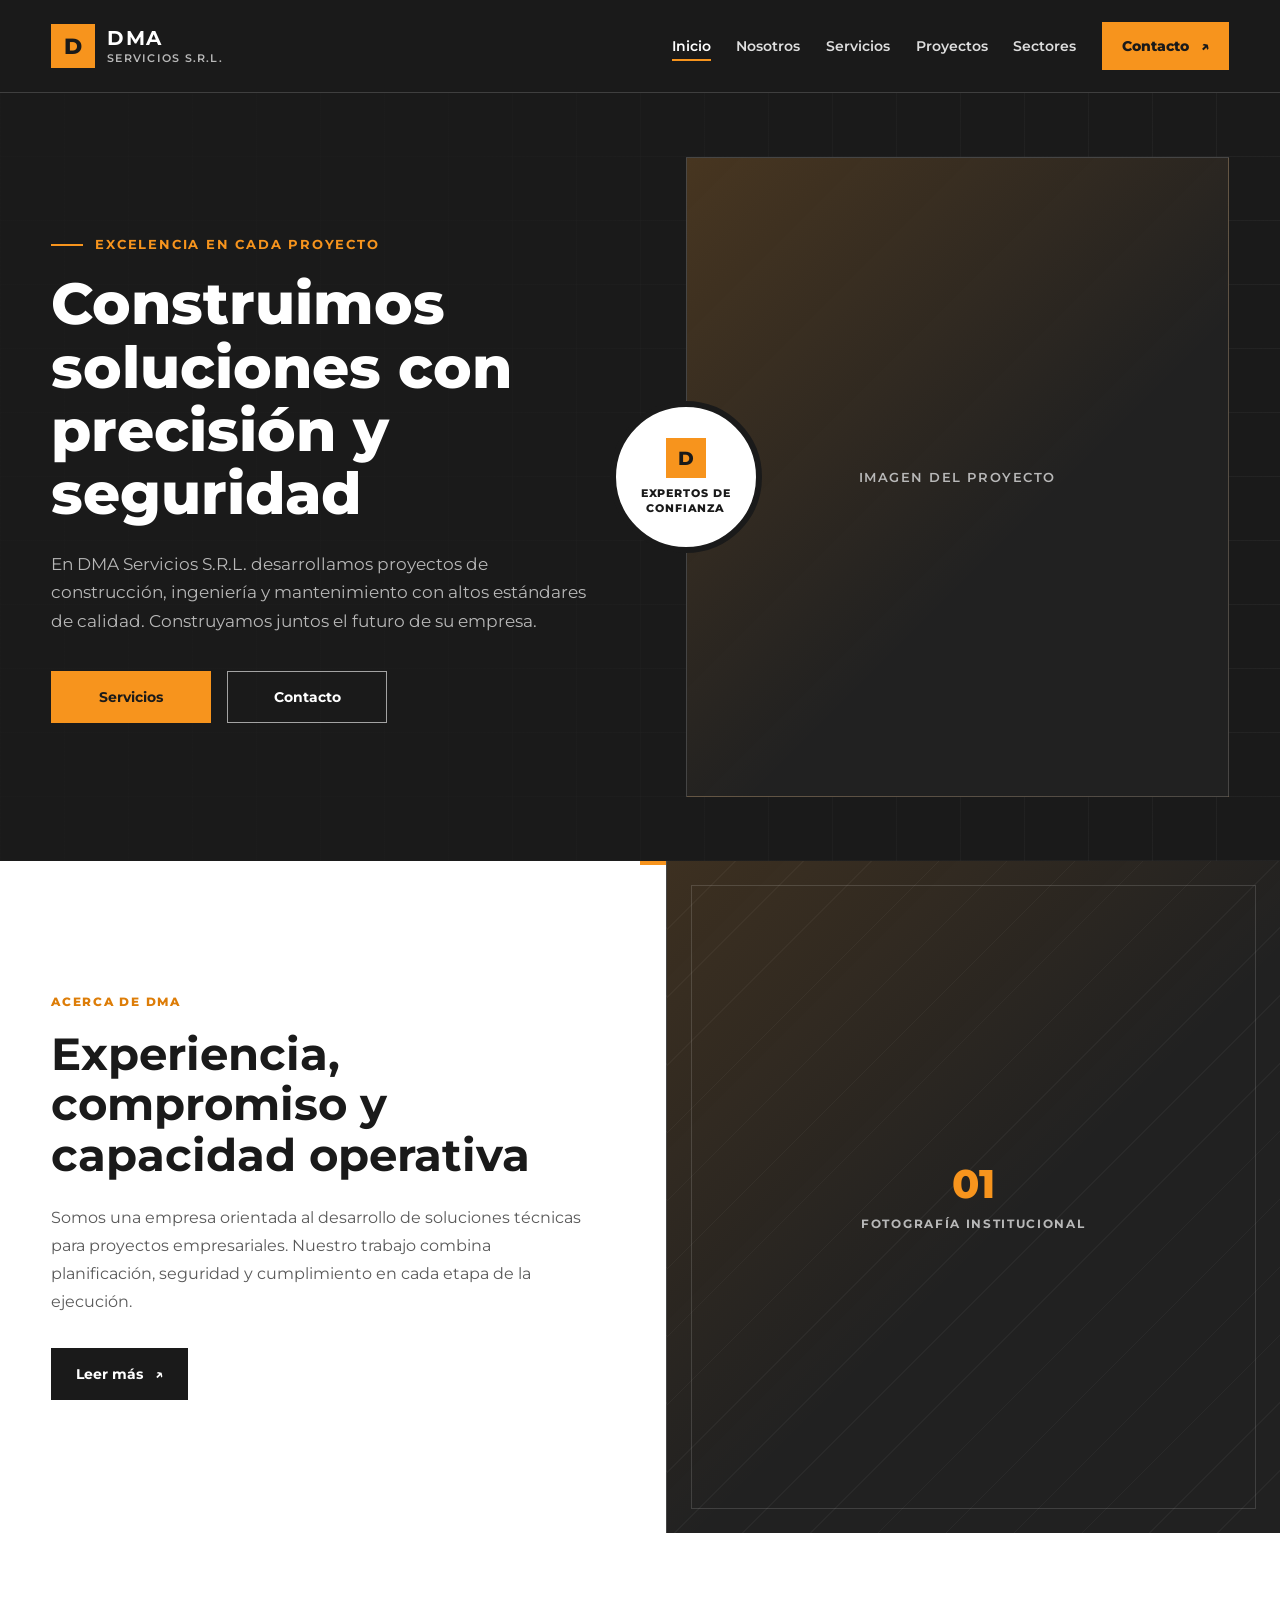
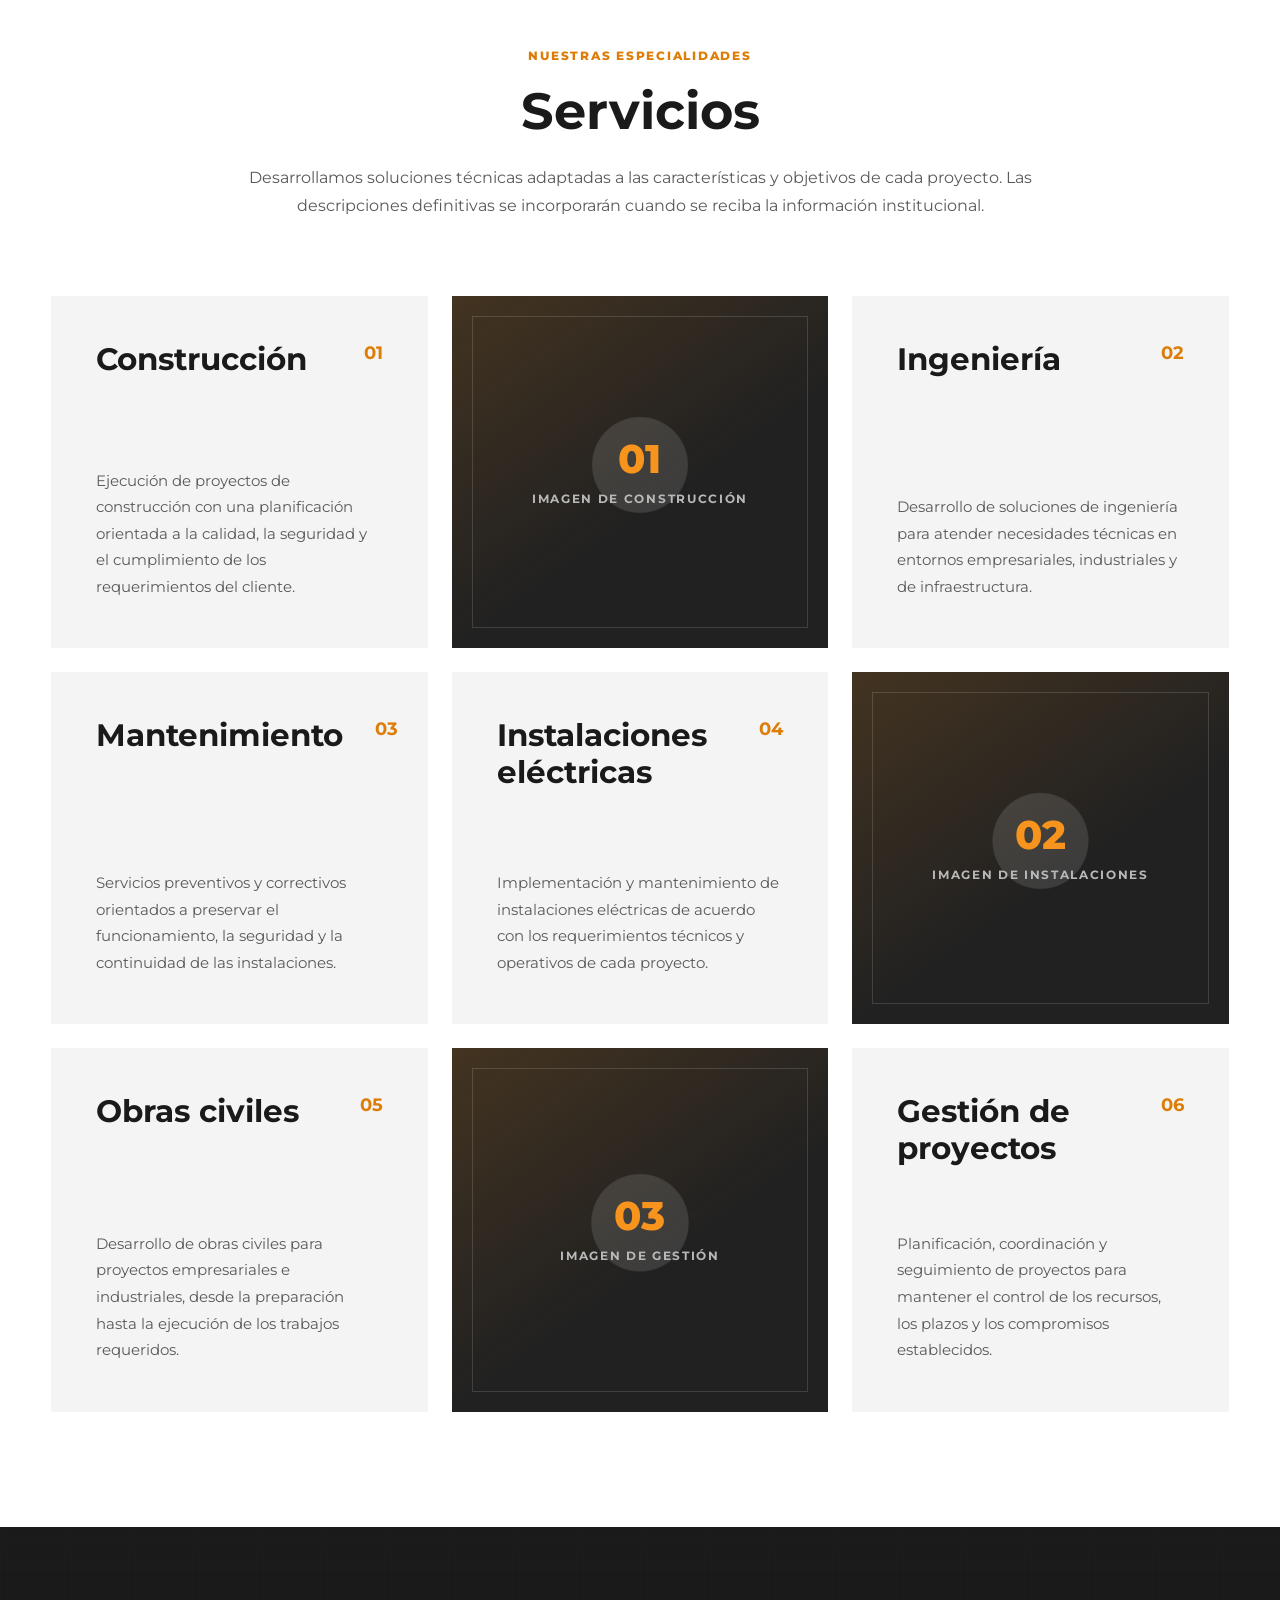
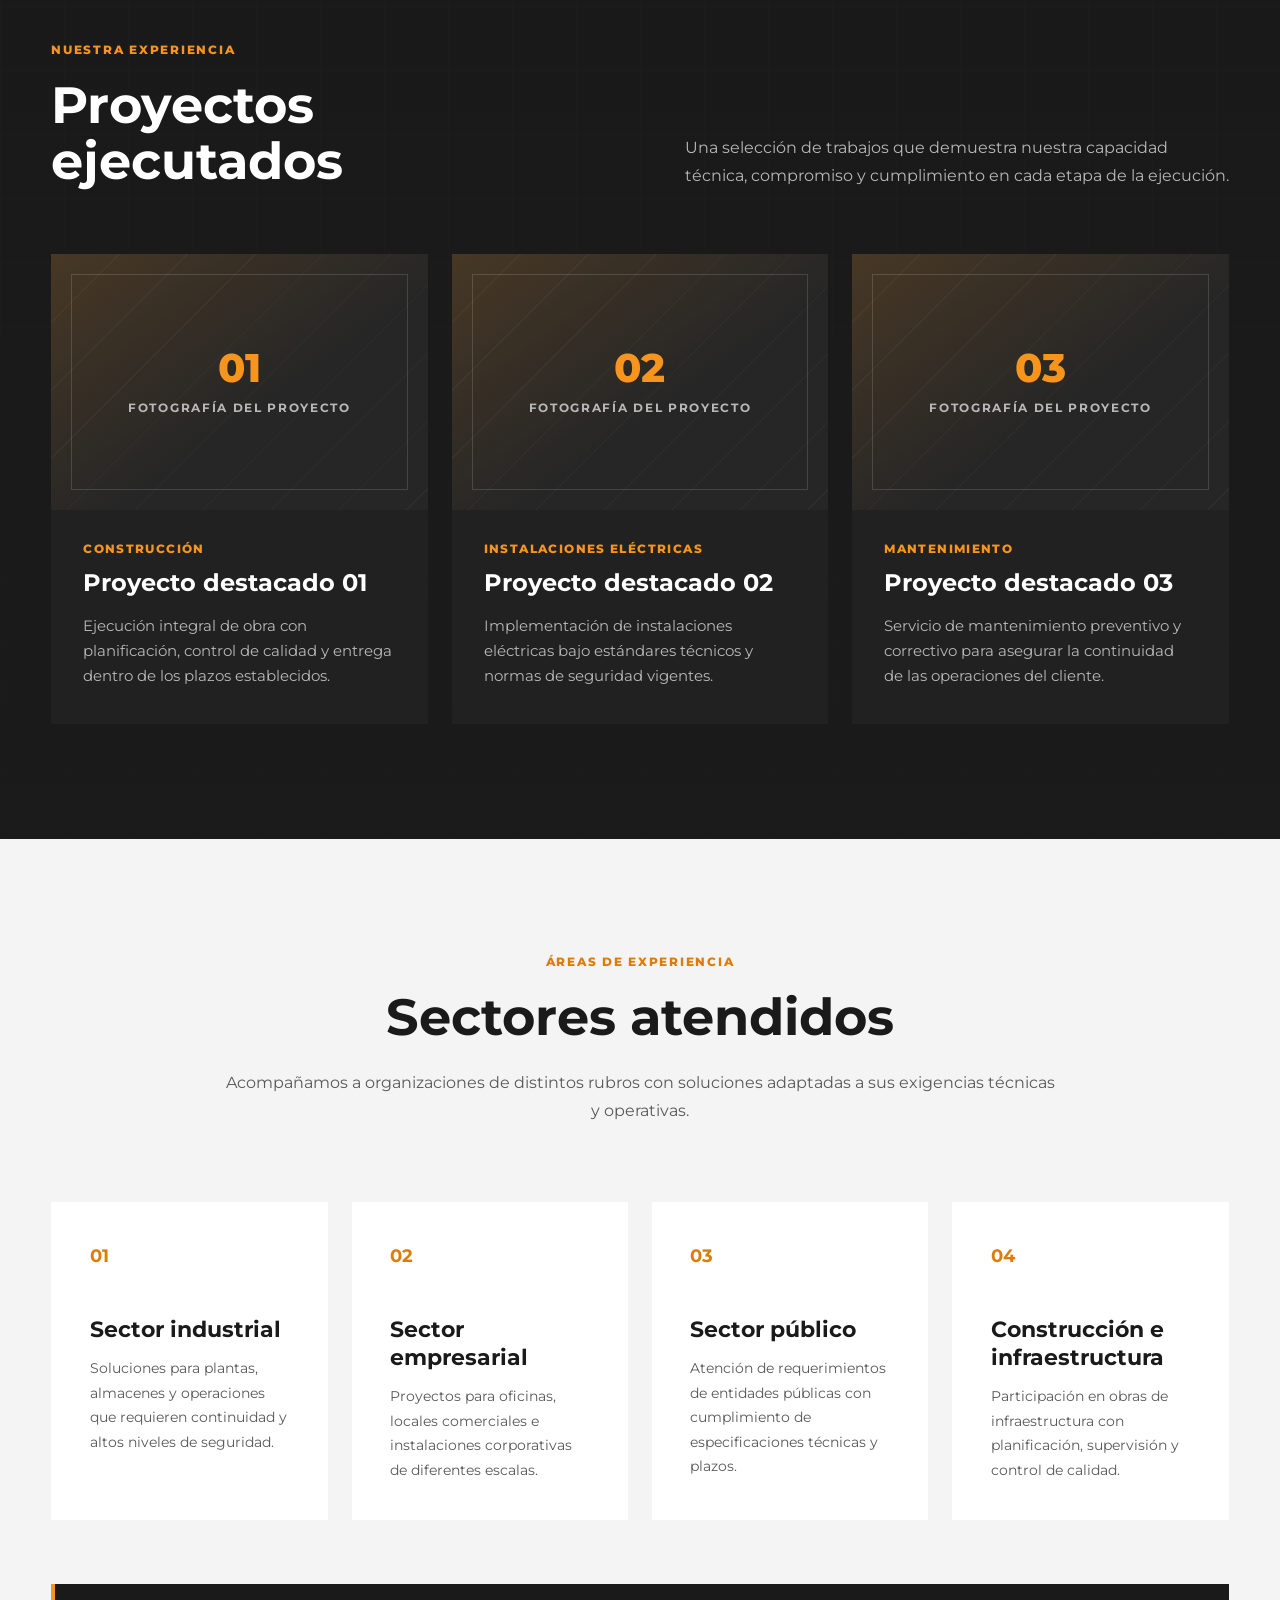
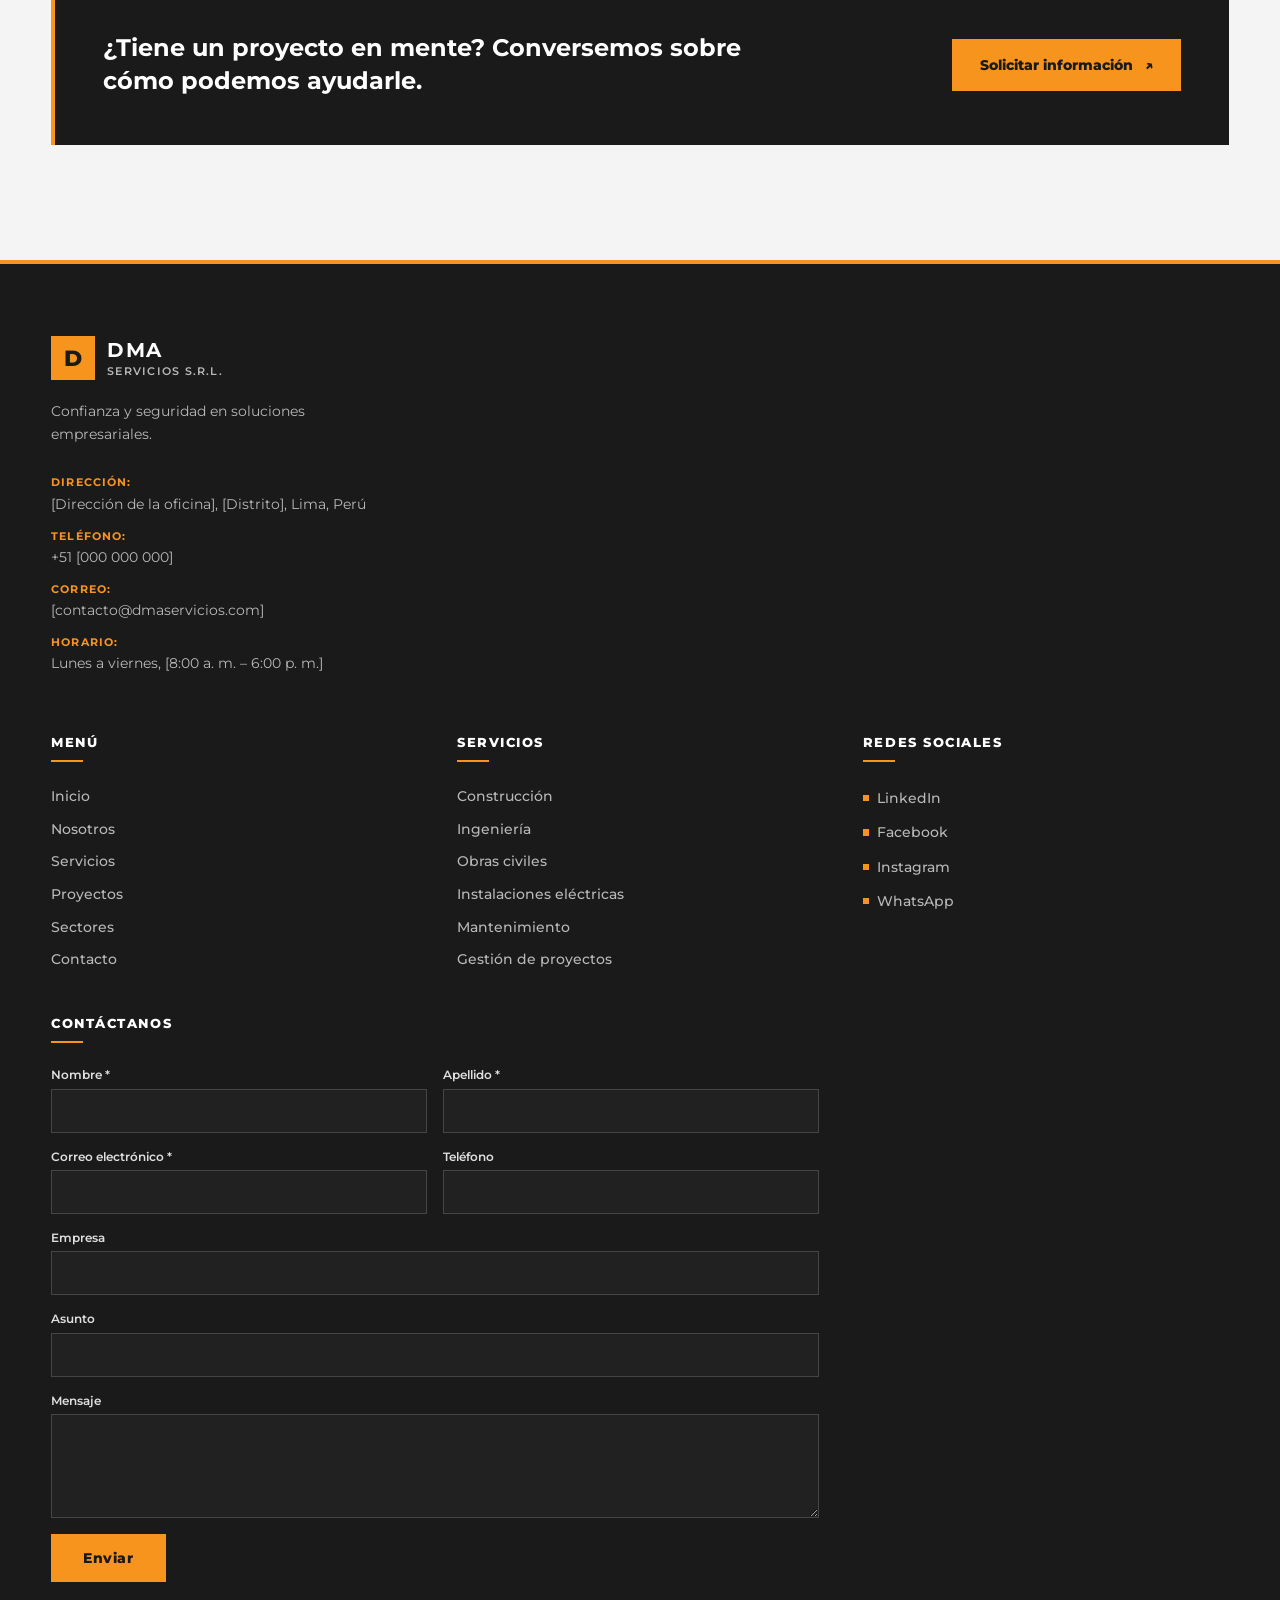
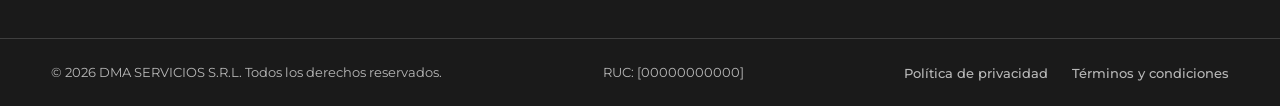
==== commit afbe99c6: "feat: agregar seccion experiencia" ====
--- a/index.html
+++ b/index.html
@@ -248,100 +248,139 @@
             </div>
         </section>
 
-        <!-- Proyectos -->
-        <section id="proyectos" aria-labelledby="titulo-proyectos">
-            <div>
-                <p>Nuestra experiencia</p>
-
-                <h2 id="titulo-proyectos">
-                    Proyectos ejecutados
-                </h2>
-
-                <p>
-                    Una selección de trabajos que demuestra nuestra capacidad
-                    técnica, compromiso y cumplimiento.
-                </p>
-
-                <div>
-                    <article>
-                        <h3>Proyecto destacado 01</h3>
-                        <p>
-                            La información y fotografías del proyecto se incorporarán
-                            cuando sean proporcionadas por DMA.
+        <!-- Proyectos / Nuestra experiencia -->
+        <section class="projects" id="proyectos" aria-labelledby="titulo-proyectos">
+            <div class="projects__inner">
+                <div class="projects__heading">
+                    <div>
+                        <p class="section-eyebrow projects__eyebrow">Nuestra experiencia</p>
+
+                        <h2 class="projects__title" id="titulo-proyectos">
+                            Proyectos ejecutados
+                        </h2>
+                    </div>
+
+                    <p class="projects__intro">
+                        Una selección de trabajos que demuestra nuestra capacidad técnica,
+                        compromiso y cumplimiento en cada etapa de la ejecución.
+                    </p>
+                </div>
+
+                <div class="projects__grid">
+                    <article class="project-card">
+                        <div class="project-card__media" role="img" aria-label="Espacio reservado para la fotografía del proyecto 01">
+                            <span class="image-placeholder__number" aria-hidden="true">01</span>
+                            <span class="image-placeholder__label">Fotografía del proyecto</span>
+                        </div>
+
+                        <div class="project-card__body">
+                            <p class="project-card__tag">Construcción</p>
+                            <h3 class="project-card__title">Proyecto destacado 01</h3>
+                            <p class="project-card__text">
+                                Ejecución integral de obra con planificación, control de calidad
+                                y entrega dentro de los plazos establecidos.
+                            </p>
+                        </div>
+                    </article>
+
+                    <article class="project-card">
+                        <div class="project-card__media" role="img" aria-label="Espacio reservado para la fotografía del proyecto 02">
+                            <span class="image-placeholder__number" aria-hidden="true">02</span>
+                            <span class="image-placeholder__label">Fotografía del proyecto</span>
+                        </div>
+
+                        <div class="project-card__body">
+                            <p class="project-card__tag">Instalaciones eléctricas</p>
+                            <h3 class="project-card__title">Proyecto destacado 02</h3>
+                            <p class="project-card__text">
+                                Implementación de instalaciones eléctricas bajo estándares técnicos
+                                y normas de seguridad vigentes.
+                            </p>
+                        </div>
+                    </article>
+
+                    <article class="project-card">
+                        <div class="project-card__media" role="img" aria-label="Espacio reservado para la fotografía del proyecto 03">
+                            <span class="image-placeholder__number" aria-hidden="true">03</span>
+                            <span class="image-placeholder__label">Fotografía del proyecto</span>
+                        </div>
+
+                        <div class="project-card__body">
+                            <p class="project-card__tag">Mantenimiento</p>
+                            <h3 class="project-card__title">Proyecto destacado 03</h3>
+                            <p class="project-card__text">
+                                Servicio de mantenimiento preventivo y correctivo para asegurar
+                                la continuidad de las operaciones del cliente.
+                            </p>
+                        </div>
+                    </article>
+                </div>
+            </div>
+        </section>
+
+        <!-- Sectores -->
+        <section class="sectors" id="sectores" aria-labelledby="titulo-sectores">
+            <div class="sectors__inner">
+                <div class="sectors__heading">
+                    <p class="section-eyebrow">Áreas de experiencia</p>
+
+                    <h2 class="sectors__title" id="titulo-sectores">
+                        Sectores atendidos
+                    </h2>
+
+                    <p class="sectors__intro">
+                        Acompañamos a organizaciones de distintos rubros con soluciones
+                        adaptadas a sus exigencias técnicas y operativas.
+                    </p>
+                </div>
+
+                <ul class="sectors__grid">
+                    <li class="sector-card">
+                        <span class="sector-card__number" aria-hidden="true">01</span>
+                        <h3 class="sector-card__title">Sector industrial</h3>
+                        <p class="sector-card__text">
+                            Soluciones para plantas, almacenes y operaciones que requieren
+                            continuidad y altos niveles de seguridad.
                         </p>
-                    </article>
-
-                    <article>
-                        <h3>Proyecto destacado 02</h3>
-                        <p>
-                            La información y fotografías del proyecto se incorporarán
-                            cuando sean proporcionadas por DMA.
+                    </li>
+
+                    <li class="sector-card">
+                        <span class="sector-card__number" aria-hidden="true">02</span>
+                        <h3 class="sector-card__title">Sector empresarial</h3>
+                        <p class="sector-card__text">
+                            Proyectos para oficinas, locales comerciales e instalaciones
+                            corporativas de diferentes escalas.
                         </p>
-                    </article>
-
-                    <article>
-                        <h3>Proyecto destacado 03</h3>
-                        <p>
-                            La información y fotografías del proyecto se incorporarán
-                            cuando sean proporcionadas por DMA.
+                    </li>
+
+                    <li class="sector-card">
+                        <span class="sector-card__number" aria-hidden="true">03</span>
+                        <h3 class="sector-card__title">Sector público</h3>
+                        <p class="sector-card__text">
+                            Atención de requerimientos de entidades públicas con cumplimiento
+                            de especificaciones técnicas y plazos.
                         </p>
-                    </article>
-                </div>
-            </div>
-        </section>
-
-        <!-- Sectores -->
-        <section id="sectores" aria-labelledby="titulo-sectores">
-            <div>
-                <p>Áreas de experiencia</p>
-
-                <h2 id="titulo-sectores">
-                    Sectores atendidos
-                </h2>
-
-                <ul>
-                    <li>Sector industrial</li>
-                    <li>Sector empresarial</li>
-                    <li>Sector público</li>
-                    <li>Construcción e infraestructura</li>
+                    </li>
+
+                    <li class="sector-card">
+                        <span class="sector-card__number" aria-hidden="true">04</span>
+                        <h3 class="sector-card__title">Construcción e infraestructura</h3>
+                        <p class="sector-card__text">
+                            Participación en obras de infraestructura con planificación,
+                            supervisión y control de calidad.
+                        </p>
+                    </li>
                 </ul>
-            </div>
-        </section>
-
-        <!-- Contacto -->
-        <section id="contacto" aria-labelledby="titulo-contacto">
-            <div>
-                <p>Hablemos de su próximo proyecto</p>
-
-                <h2 id="titulo-contacto">
-                    Contacto
-                </h2>
-
-                <p>
-                    Comuníquese con DMA Servicios para conocer más sobre
-                    nuestras soluciones.
-                </p>
-
-                <address>
-                    <p>
-                        <strong>Teléfono:</strong>
-                        <a href="tel:+51000000000">
-                            +51 000 000 000
-                        </a>
-                    </p>
-
-                    <p>
-                        <strong>Correo:</strong>
-                        <a href="mailto:contacto@dmaservicios.com">
-                            contacto@dmaservicios.com
-                        </a>
-                    </p>
-
-                    <p>
-                        <strong>Ubicación:</strong>
-                        Dirección pendiente de confirmar
-                    </p>
-                </address>
+
+                <!-- Llamado a la acción: lleva al formulario del footer -->
+                <div class="sectors__cta">
+                    <p class="sectors__cta-text">¿Tiene un proyecto en mente? Conversemos sobre cómo podemos ayudarle.</p>
+
+                    <a class="sectors__cta-button" href="#contacto">
+                        Solicitar información
+                        <span aria-hidden="true">↗</span>
+                    </a>
+                </div>
             </div>
         </section>
     </main>
@@ -428,7 +467,7 @@
         </div>
     
         <!-- 5. Formulario "Contáctanos" -->
-        <div class="footer__form-wrapper">
+        <div class="footer__form-wrapper" id="contacto">
         <h3 class="footer__title">Contáctanos</h3>
         <form class="footer__form" action="#" method="post">
             <div class="footer__form-row">
--- a/css/styles.css
+++ b/css/styles.css
@@ -28,12 +28,28 @@
 /* Header */
 
 .site-header {
-    position: relative;
+    position: sticky;
+    top: 0;
     z-index: 20;
     min-height: var(--altura-header);
     color: var(--color-blanco);
     background-color: var(--color-negro);
     border-bottom: 1px solid var(--color-borde);
+
+    transition: box-shadow 180ms ease;
+}
+
+/* Sombra cuando la página ya se desplazó (la agrega main.js) */
+
+.site-header.is-scrolled {
+    box-shadow: 0 0.75rem 2rem rgba(0, 0, 0, 0.28);
+}
+
+/* Evita que el header fijo tape el inicio de cada sección */
+
+section[id],
+[id="contacto"] {
+    scroll-margin-top: var(--altura-header);
 }
 
 .site-header__inner {
@@ -838,6 +854,265 @@
     pointer-events: none;
 }
 
+/* Proyectos / Nuestra experiencia */
+
+.projects {
+    padding: clamp(5rem, 9vw, 8rem) var(--margen-pagina);
+
+    color: var(--color-blanco);
+    background-color: var(--color-negro);
+    background-image:
+        linear-gradient(180deg, rgba(26, 26, 26, 0.94), rgba(26, 26, 26, 0.98)),
+        repeating-linear-gradient(0deg, var(--color-borde) 0 1px, transparent 1px 4rem),
+        repeating-linear-gradient(90deg, var(--color-borde) 0 1px, transparent 1px 4rem);
+}
+
+.projects__inner {
+    width: min(100%, 1536px);
+    margin: 0 auto;
+}
+
+.projects__heading {
+    margin-bottom: clamp(3rem, 5vw, 4rem);
+
+    display: grid;
+    grid-template-columns: minmax(0, 1fr) minmax(0, 1fr);
+    align-items: end;
+    gap: 2rem 4rem;
+}
+
+.projects__eyebrow {
+    color: var(--color-naranja);
+}
+
+.projects__title {
+    margin: 0;
+    font-size: clamp(2.25rem, 4vw, 3.75rem);
+    line-height: 1.1;
+}
+
+.projects__intro {
+    margin: 0;
+    max-width: 34rem;
+    justify-self: end;
+    color: var(--color-gris);
+    font-size: 1rem;
+    line-height: 1.75;
+}
+
+/* Tarjetas de proyecto */
+
+.projects__grid {
+    display: grid;
+    grid-template-columns: repeat(3, minmax(0, 1fr));
+    gap: 1.5rem;
+}
+
+.project-card {
+    display: flex;
+    flex-direction: column;
+
+    background-color: var(--color-carbon);
+    border-bottom: 3px solid transparent;
+
+    transition:
+        border-color 180ms ease,
+        transform 180ms ease;
+}
+
+.project-card:hover {
+    border-color: var(--color-naranja);
+    transform: translateY(-4px);
+}
+
+.project-card__media {
+    position: relative;
+    overflow: hidden;
+    min-height: 16rem;
+
+    display: grid;
+    place-content: center;
+    gap: 0.75rem;
+
+    color: var(--color-gris);
+    /* Reemplazar por: background: url("../img/proyecto-01.jpg") center / cover no-repeat; */
+    background:
+        linear-gradient(145deg, rgba(247, 148, 29, 0.16), transparent 58%),
+        repeating-linear-gradient(135deg, rgba(255, 255, 255, 0.035) 0 1px, transparent 1px 3rem),
+        #262626;
+
+    text-align: center;
+}
+
+.project-card__media::after {
+    content: "";
+    position: absolute;
+    inset: 1.25rem;
+    border: 1px solid rgba(255, 255, 255, 0.14);
+    pointer-events: none;
+}
+
+.project-card__body {
+    padding: 2rem;
+}
+
+.project-card__tag {
+    margin: 0 0 0.75rem;
+    color: var(--color-naranja);
+    font-size: 0.72rem;
+    font-weight: 800;
+    letter-spacing: 0.12em;
+    text-transform: uppercase;
+}
+
+.project-card__title {
+    margin: 0;
+    font-size: clamp(1.25rem, 2vw, 1.5rem);
+    line-height: 1.25;
+}
+
+.project-card__text {
+    margin: 1rem 0 0;
+    color: var(--color-gris);
+    font-size: 0.92rem;
+    line-height: 1.7;
+}
+
+/* Sectores */
+
+.sectors {
+    padding: clamp(5rem, 9vw, 8rem) var(--margen-pagina);
+    background-color: #f4f4f4;
+}
+
+.sectors__inner {
+    width: min(100%, 1536px);
+    margin: 0 auto;
+}
+
+.sectors__heading {
+    width: min(100%, 52rem);
+    margin: 0 auto clamp(3rem, 6vw, 5rem);
+    text-align: center;
+}
+
+.sectors__title {
+    margin: 0;
+    font-size: clamp(2.25rem, 4vw, 3.75rem);
+    line-height: 1.1;
+}
+
+.sectors__intro {
+    margin: 1.5rem auto 0;
+    color: #595959;
+    font-size: 1rem;
+    line-height: 1.75;
+}
+
+.sectors__grid {
+    margin: 0;
+    padding: 0;
+
+    display: grid;
+    grid-template-columns: repeat(4, minmax(0, 1fr));
+    gap: 1.5rem;
+
+    list-style: none;
+}
+
+.sector-card {
+    min-height: 18rem;
+    padding: clamp(2rem, 3vw, 2.5rem);
+
+    display: flex;
+    flex-direction: column;
+
+    background-color: var(--color-blanco);
+    border-top: 3px solid transparent;
+
+    transition:
+        border-color 180ms ease,
+        transform 180ms ease,
+        box-shadow 180ms ease;
+}
+
+.sector-card:hover {
+    border-color: var(--color-naranja);
+    box-shadow: 0 1rem 2.5rem rgba(26, 26, 26, 0.08);
+    transform: translateY(-4px);
+}
+
+.sector-card__number {
+    margin-bottom: 3rem;
+    color: var(--color-naranja-hover);
+    font-size: 1.15rem;
+    font-weight: 700;
+}
+
+.sector-card__title {
+    margin: 0;
+    font-size: clamp(1.15rem, 1.8vw, 1.4rem);
+    line-height: 1.25;
+}
+
+.sector-card__text {
+    margin: 0.85rem 0 0;
+    color: #595959;
+    font-size: 0.9rem;
+    line-height: 1.7;
+}
+
+/* Llamado a la acción */
+
+.sectors__cta {
+    margin-top: clamp(3rem, 5vw, 4rem);
+    padding: clamp(2rem, 4vw, 3rem);
+
+    display: flex;
+    flex-wrap: wrap;
+    align-items: center;
+    justify-content: space-between;
+    gap: 1.5rem 3rem;
+
+    color: var(--color-blanco);
+    background-color: var(--color-negro);
+    border-left: 4px solid var(--color-naranja);
+}
+
+.sectors__cta-text {
+    margin: 0;
+    max-width: 40rem;
+    font-size: clamp(1.1rem, 2vw, 1.5rem);
+    font-weight: 700;
+    line-height: 1.35;
+}
+
+.sectors__cta-button {
+    min-height: 3.25rem;
+    padding-inline: 1.75rem;
+
+    display: inline-flex;
+    align-items: center;
+    justify-content: center;
+    gap: 0.75rem;
+
+    color: var(--color-negro);
+    background-color: var(--color-naranja);
+
+    font-size: 0.9rem;
+    font-weight: 800;
+
+    transition:
+        background-color 180ms ease,
+        transform 180ms ease;
+}
+
+.sectors__cta-button:hover,
+.sectors__cta-button:focus-visible {
+    background-color: var(--color-naranja-hover);
+    transform: translateY(-2px);
+}
+
 /* Footer */
 
 .footer {
--- a/css/responsive.css
+++ b/css/responsive.css
@@ -239,6 +239,63 @@
     }
 }
 
+/* Proyectos y Sectores */
+
+@media (max-width: 1024px) {
+    .projects__heading {
+        grid-template-columns: 1fr;
+    }
+
+    .projects__intro {
+        justify-self: start;
+    }
+
+    .projects__grid {
+        grid-template-columns: repeat(2, minmax(0, 1fr));
+    }
+
+    .sectors__grid {
+        grid-template-columns: repeat(2, minmax(0, 1fr));
+    }
+
+    .sector-card {
+        min-height: 15rem;
+    }
+}
+
+@media (max-width: 640px) {
+    .projects,
+    .sectors {
+        padding-block: 4rem;
+    }
+
+    .projects__grid,
+    .sectors__grid {
+        grid-template-columns: 1fr;
+        gap: 1rem;
+    }
+
+    .project-card__media {
+        min-height: 13rem;
+    }
+
+    .project-card__body {
+        padding: 1.5rem;
+    }
+
+    .sector-card {
+        min-height: auto;
+    }
+
+    .sector-card__number {
+        margin-bottom: 2rem;
+    }
+
+    .sectors__cta-button {
+        width: 100%;
+    }
+}
+
 /* Footer: tablet */
 
 @media (max-width: 900px) {
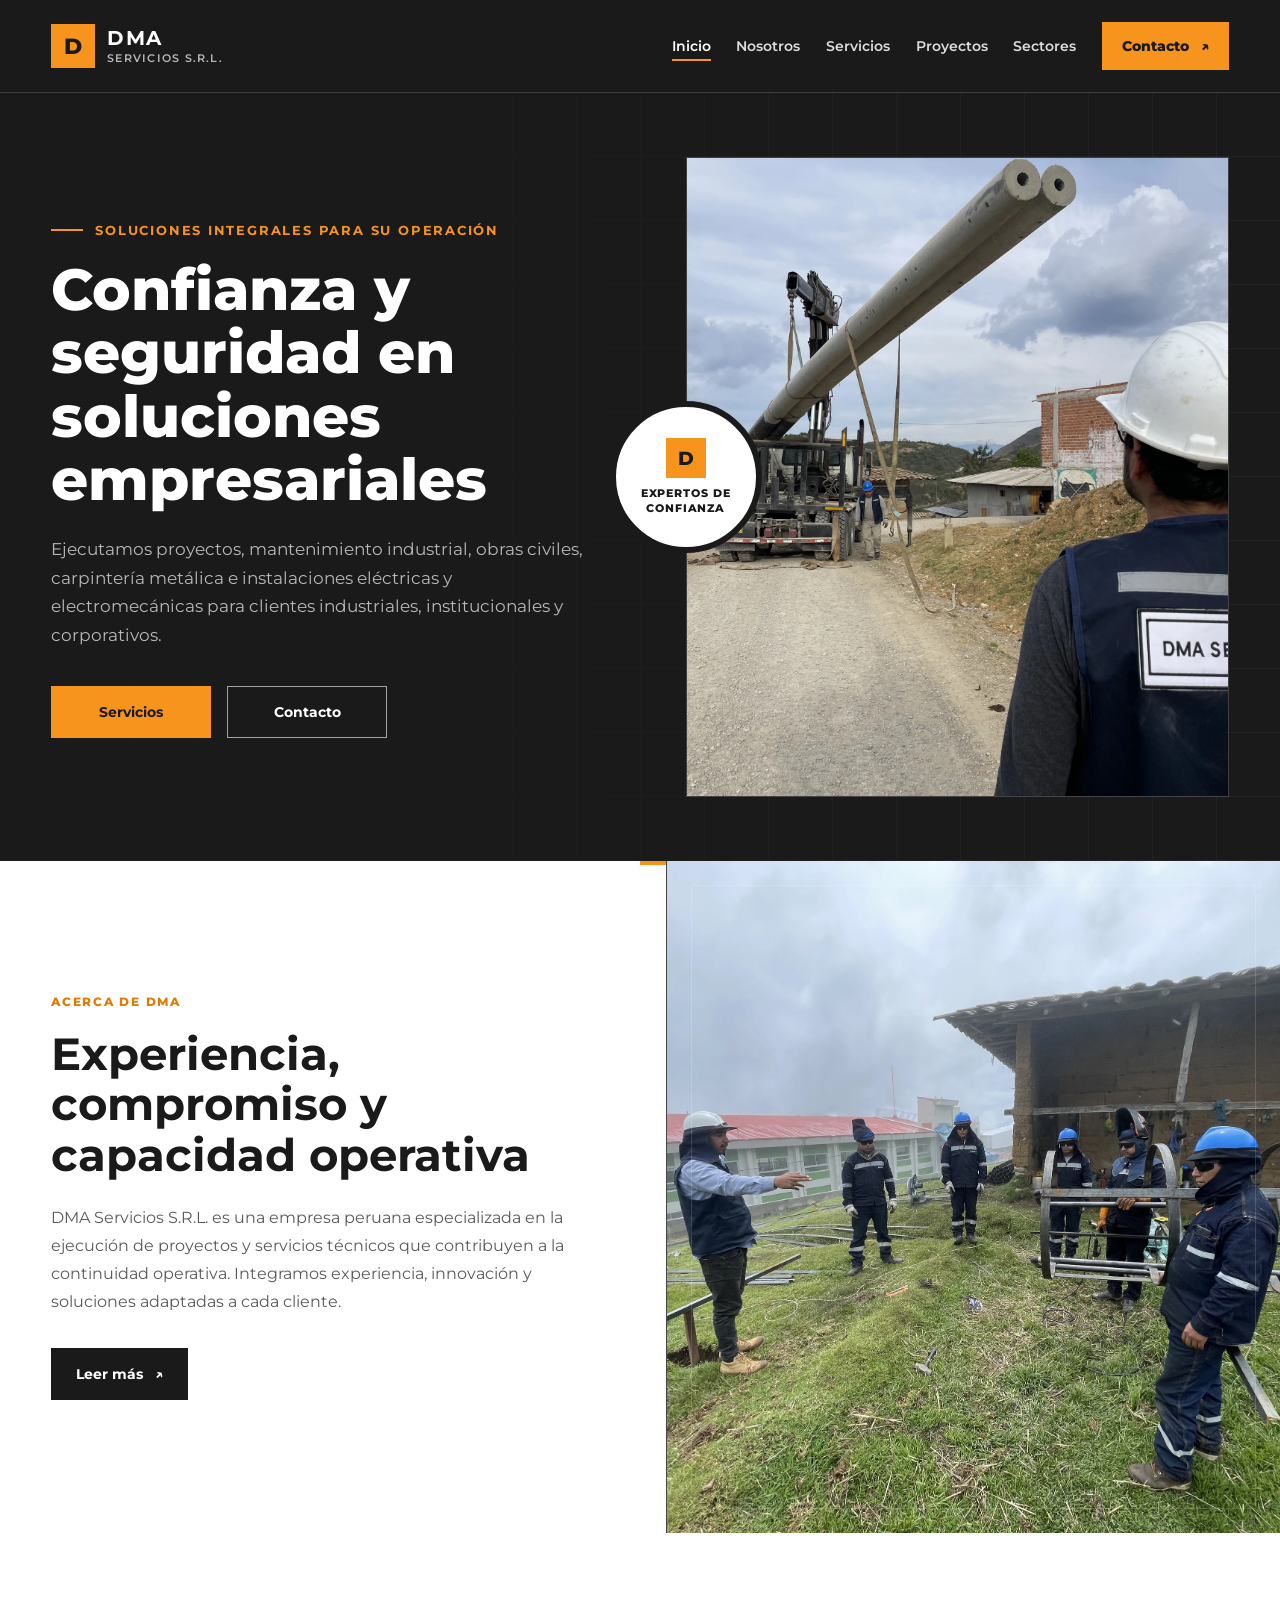
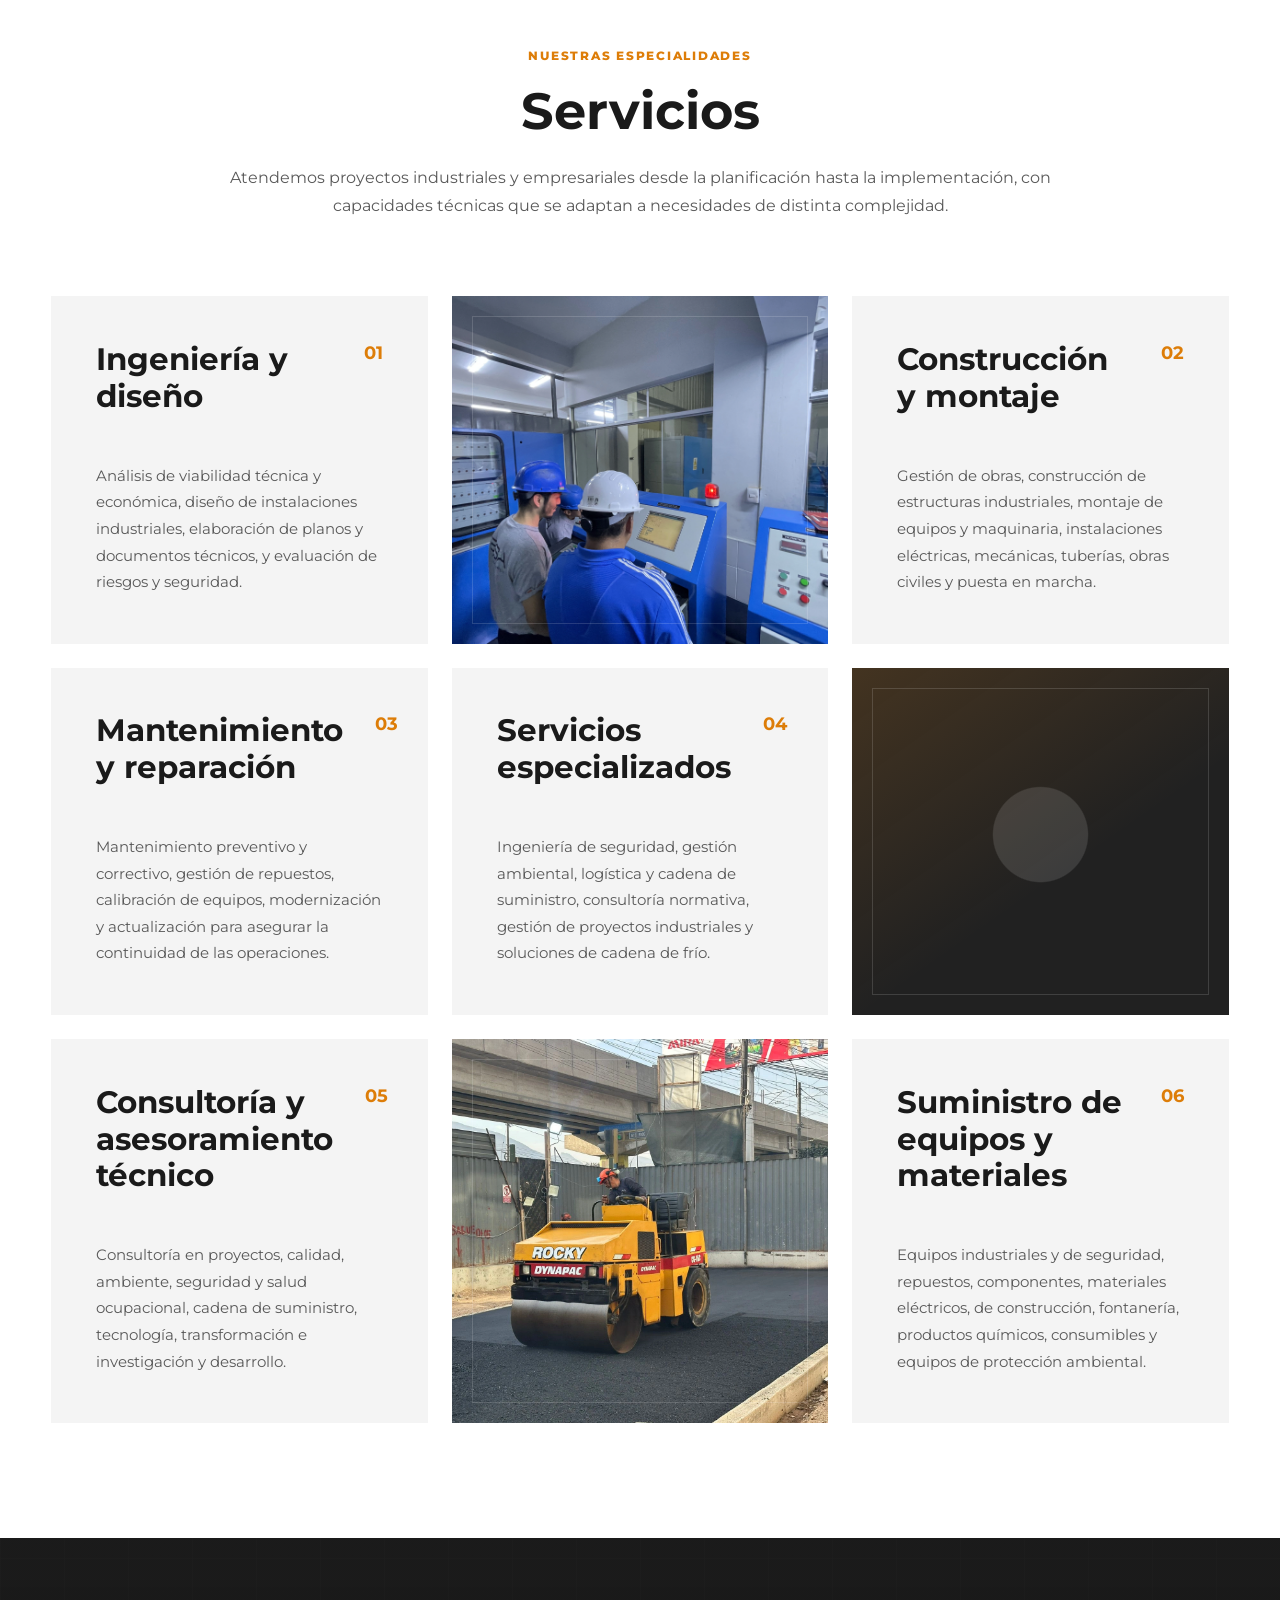
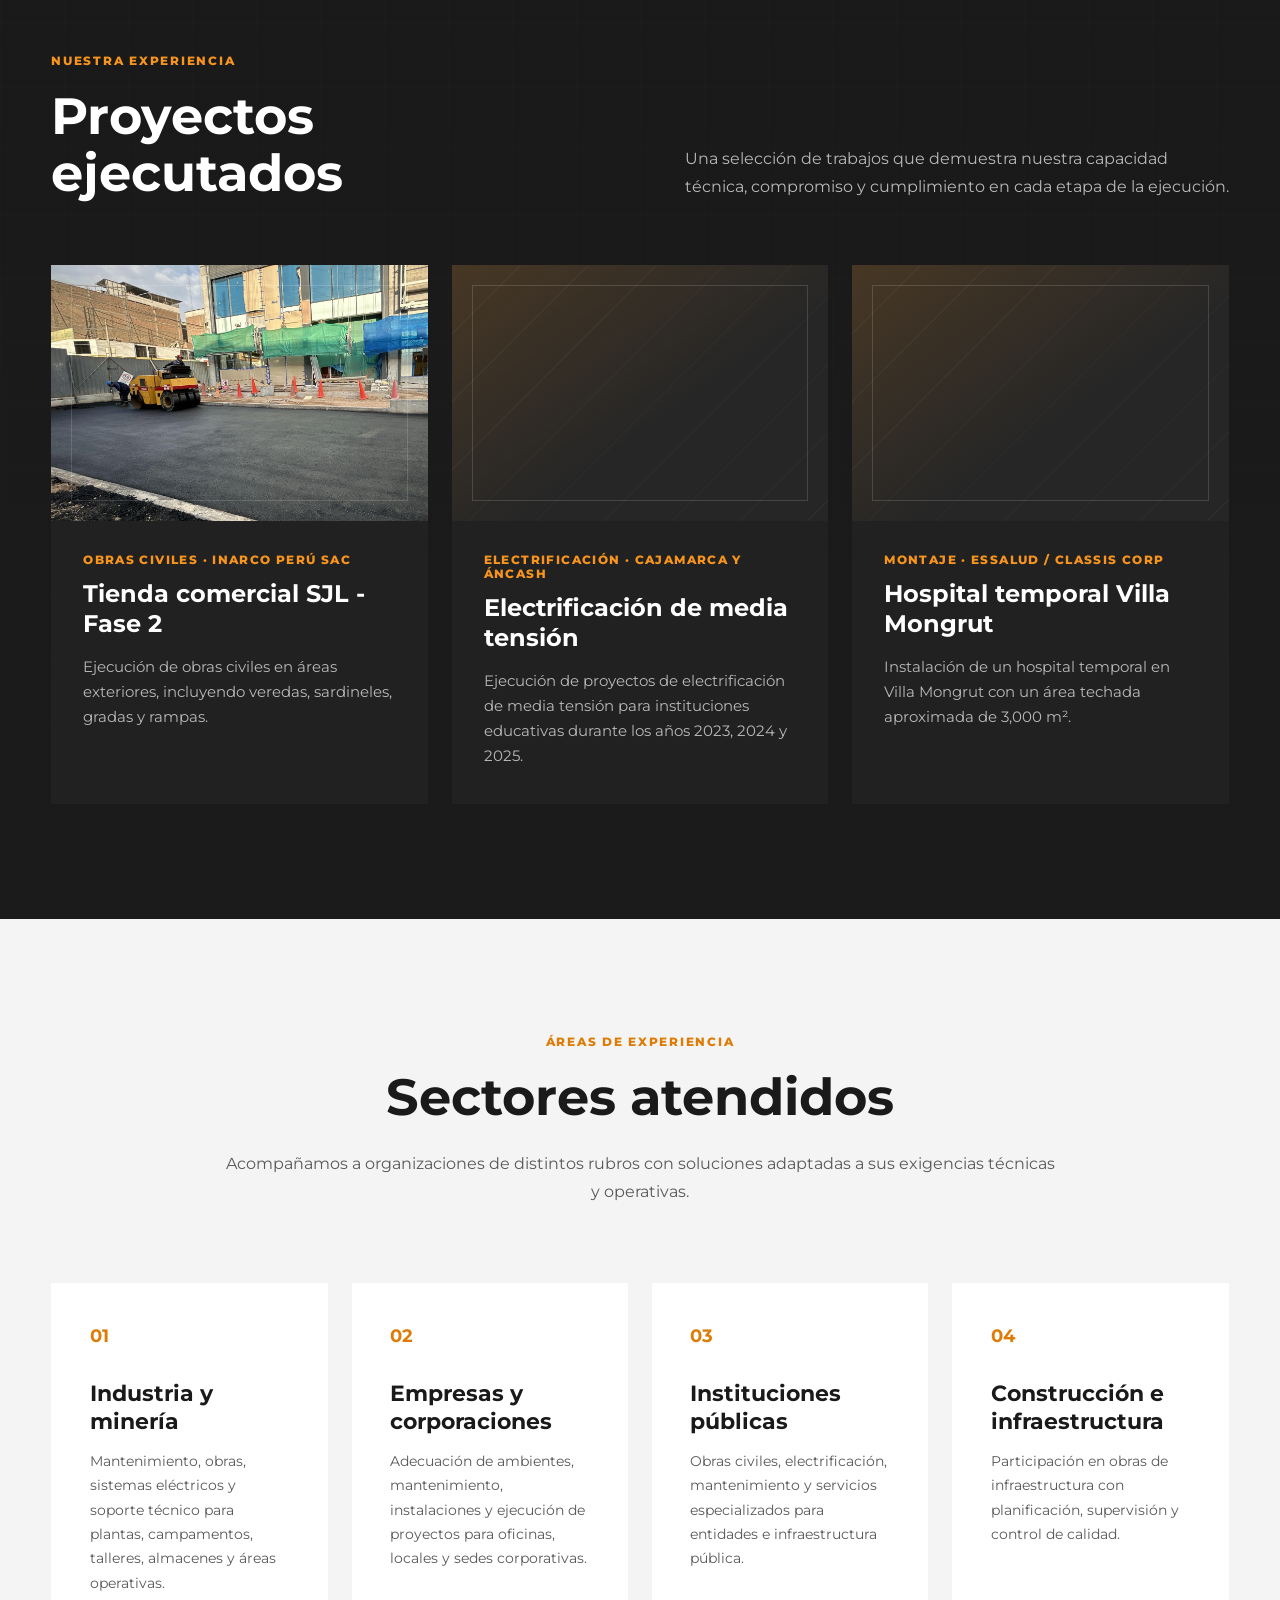
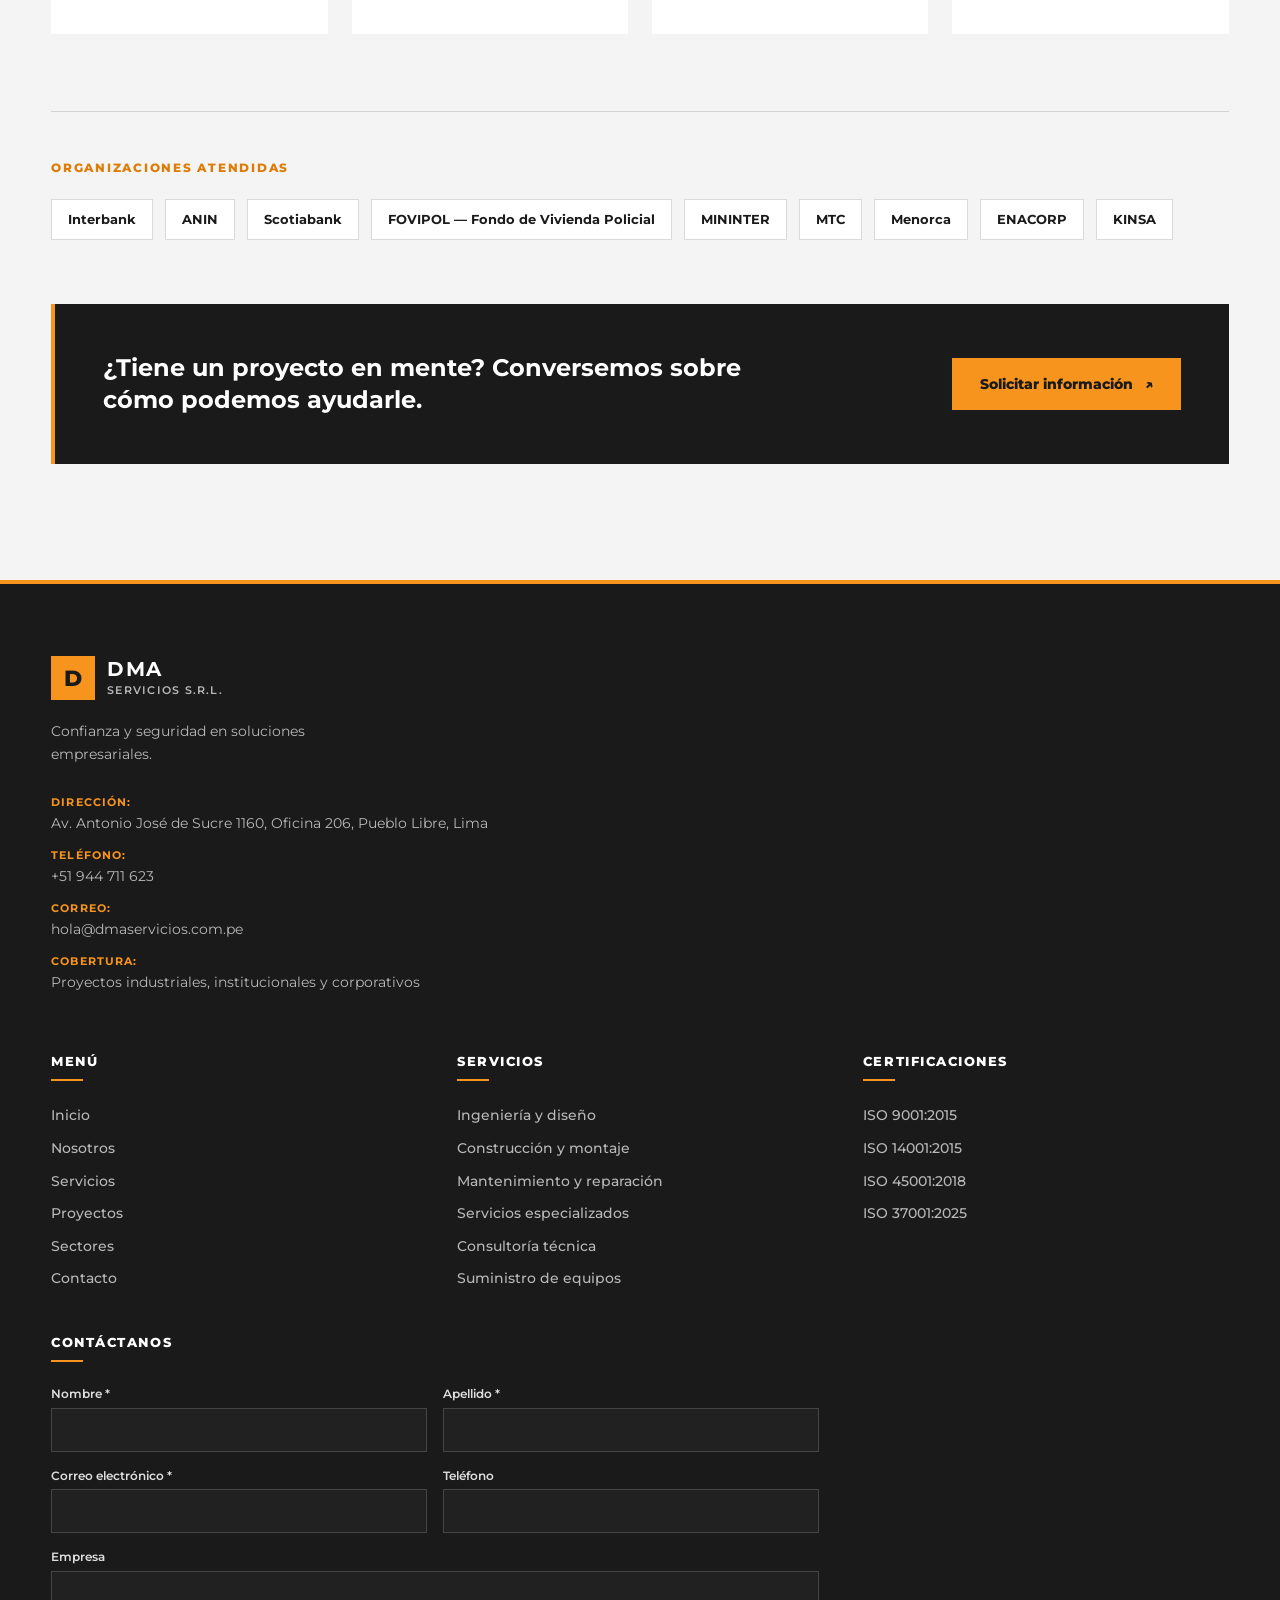
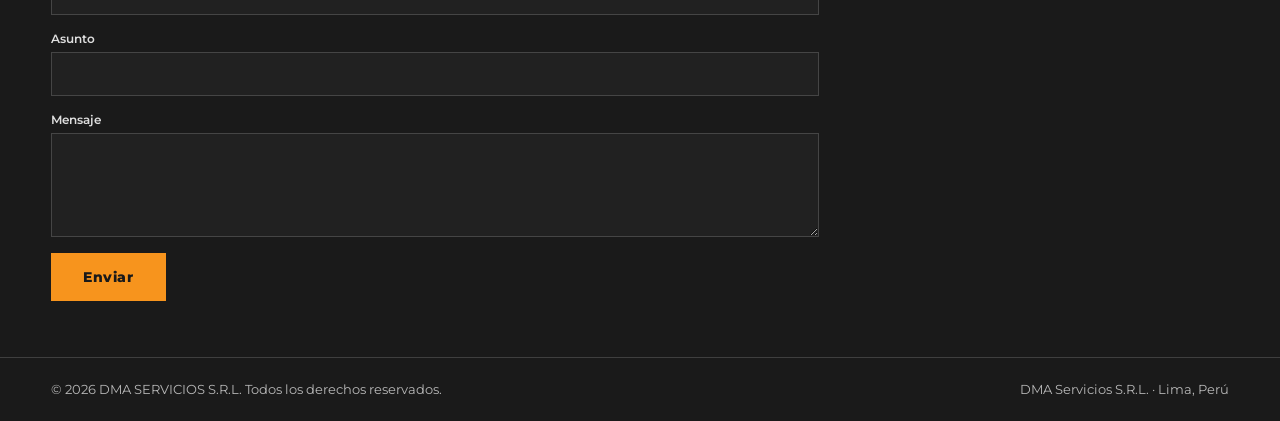
==== commit 501499ae: "feat: Agregar imagenes y modificaciones de espaciado" ====
--- a/index.html
+++ b/index.html
@@ -87,16 +87,16 @@
             <div class="hero__inner">
                 <!-- Texto -->
                 <div class="hero__content">
-                    <p class="hero__eyebrow">Excelencia en cada proyecto</p>
+                    <p class="hero__eyebrow">Soluciones integrales para su operación</p>
 
                     <h1 class="hero__title" id="titulo-inicio">
-                        Construimos soluciones con precisión y seguridad
+                        Confianza y seguridad en soluciones empresariales
                     </h1>
 
                     <p class="hero__text">
-                        En DMA Servicios S.R.L. desarrollamos proyectos de construcción,
-                        ingeniería y mantenimiento con altos estándares de calidad.
-                        Construyamos juntos el futuro de su empresa.
+                        Ejecutamos proyectos, mantenimiento industrial, obras civiles,
+                        carpintería metálica e instalaciones eléctricas y electromecánicas
+                        para clientes industriales, institucionales y corporativos.
                     </p>
 
                     <div class="hero__actions">
@@ -110,10 +110,17 @@
                     </div>
                 </div>
 
-                <!-- Imagen (reemplazar el placeholder por la foto de DMA) -->
+                <!-- Fotografía principal de una operación de DMA -->
                 <div class="hero__media">
                     <div class="hero__image">
-                        <span class="hero__image-label">Imagen del proyecto</span>
+                        <img
+                            src="assets/images/hero-dma.webp"
+                            alt="Personal de DMA supervisando la instalación de estructuras en una obra"
+                            width="2400"
+                            height="1800"
+                            fetchpriority="high"
+                            decoding="async"
+                        >
                     </div>
 
                     <div class="hero__badge" aria-hidden="true">
@@ -135,9 +142,9 @@
                     </h2>
 
                     <p class="about-preview__text">
-                        Somos una empresa orientada al desarrollo de soluciones técnicas
-                        para proyectos empresariales. Nuestro trabajo combina planificación,
-                        seguridad y cumplimiento en cada etapa de la ejecución.
+                        DMA Servicios S.R.L. es una empresa peruana especializada en la ejecución
+                        de proyectos y servicios técnicos que contribuyen a la continuidad operativa.
+                        Integramos experiencia, innovación y soluciones adaptadas a cada cliente.
                     </p>
 
                     <a class="about-preview__button" href="acerca-de.html">
@@ -146,9 +153,15 @@
                     </a>
                 </div>
 
-                <div class="about-preview__media" role="img" aria-label="Espacio reservado para una fotografía institucional de DMA">
-                    <span class="image-placeholder__number" aria-hidden="true">01</span>
-                    <span class="image-placeholder__label">Fotografía institucional</span>
+                <div class="about-preview__media">
+                    <img
+                        src="assets/images/about-dma.webp"
+                        alt="Equipo de DMA coordinando trabajos técnicos en campo"
+                        width="2400"
+                        height="1800"
+                        loading="lazy"
+                        decoding="async"
+                    >
                 </div>
             </div>
         </section>
@@ -159,90 +172,108 @@
                 <p class="section-eyebrow">Nuestras especialidades</p>
                 <h2 class="services__title" id="titulo-servicios">Servicios</h2>
                 <p class="services__intro">
-                    Desarrollamos soluciones técnicas adaptadas a las características y objetivos de cada proyecto.
-                    Las descripciones definitivas se incorporarán cuando se reciba la información institucional.
+                    Atendemos proyectos industriales y empresariales desde la planificación hasta la implementación,
+                    con capacidades técnicas que se adaptan a necesidades de distinta complejidad.
                 </p>
             </div>
 
             <div class="services__grid">
                 <article class="service-card">
                     <div class="service-card__header">
-                        <h3 class="service-card__title">Construcción</h3>
+                        <h3 class="service-card__title">Ingeniería y diseño</h3>
                         <span class="service-card__number" aria-hidden="true">01</span>
                     </div>
                     <p class="service-card__text">
-                        Ejecución de proyectos de construcción con una planificación orientada a la calidad,
-                        la seguridad y el cumplimiento de los requerimientos del cliente.
+                        Análisis de viabilidad técnica y económica, diseño de instalaciones industriales,
+                        elaboración de planos y documentos técnicos, y evaluación de riesgos y seguridad.
                     </p>
                 </article>
 
-                <div class="service-media" role="img" aria-label="Espacio reservado para una fotografía de construcción">
-                    <span class="image-placeholder__number" aria-hidden="true">01</span>
-                    <span class="image-placeholder__label">Imagen de construcción</span>
+                <div class="service-media">
+                    <img
+                        src="assets/images/service-engineering-design-hq.webp"
+                        alt="Personal técnico de DMA operando equipos de control industrial"
+                        width="4032"
+                        height="3024"
+                        loading="lazy"
+                        decoding="async"
+                    >
                 </div>
 
                 <article class="service-card">
                     <div class="service-card__header">
-                        <h3 class="service-card__title">Ingeniería</h3>
+                        <h3 class="service-card__title">Construcción y montaje</h3>
                         <span class="service-card__number" aria-hidden="true">02</span>
                     </div>
                     <p class="service-card__text">
-                        Desarrollo de soluciones de ingeniería para atender necesidades técnicas en entornos
-                        empresariales, industriales y de infraestructura.
+                        Gestión de obras, construcción de estructuras industriales, montaje de equipos y maquinaria,
+                        instalaciones eléctricas, mecánicas, tuberías, obras civiles y puesta en marcha.
                     </p>
                 </article>
 
                 <article class="service-card">
                     <div class="service-card__header">
-                        <h3 class="service-card__title">Mantenimiento</h3>
+                        <h3 class="service-card__title">Mantenimiento y reparación</h3>
                         <span class="service-card__number" aria-hidden="true">03</span>
                     </div>
                     <p class="service-card__text">
-                        Servicios preventivos y correctivos orientados a preservar el funcionamiento, la seguridad
-                        y la continuidad de las instalaciones.
+                        Mantenimiento preventivo y correctivo, gestión de repuestos, calibración de equipos,
+                        modernización y actualización para asegurar la continuidad de las operaciones.
                     </p>
                 </article>
 
                 <article class="service-card">
                     <div class="service-card__header">
-                        <h3 class="service-card__title">Instalaciones eléctricas</h3>
+                        <h3 class="service-card__title">Servicios especializados</h3>
                         <span class="service-card__number" aria-hidden="true">04</span>
                     </div>
                     <p class="service-card__text">
-                        Implementación y mantenimiento de instalaciones eléctricas de acuerdo con los requerimientos
-                        técnicos y operativos de cada proyecto.
+                        Ingeniería de seguridad, gestión ambiental, logística y cadena de suministro,
+                        consultoría normativa, gestión de proyectos industriales y soluciones de cadena de frío.
                     </p>
                 </article>
 
-                <div class="service-media" role="img" aria-label="Espacio reservado para una fotografía de instalaciones eléctricas">
-                    <span class="image-placeholder__number" aria-hidden="true">02</span>
-                    <span class="image-placeholder__label">Imagen de instalaciones</span>
+                <div class="service-media service-media--specialized">
+                    <img
+                        src="assets/images/service-specialized.webp"
+                        alt="Técnicos realizando trabajos especializados en una instalación eléctrica"
+                        width="3024"
+                        height="4032"
+                        loading="lazy"
+                        decoding="async"
+                    >
                 </div>
 
                 <article class="service-card">
                     <div class="service-card__header">
-                        <h3 class="service-card__title">Obras civiles</h3>
+                        <h3 class="service-card__title">Consultoría y asesoramiento técnico</h3>
                         <span class="service-card__number" aria-hidden="true">05</span>
                     </div>
                     <p class="service-card__text">
-                        Desarrollo de obras civiles para proyectos empresariales e industriales, desde la preparación
-                        hasta la ejecución de los trabajos requeridos.
+                        Consultoría en proyectos, calidad, ambiente, seguridad y salud ocupacional,
+                        cadena de suministro, tecnología, transformación e investigación y desarrollo.
                     </p>
                 </article>
 
-                <div class="service-media" role="img" aria-label="Espacio reservado para una fotografía de gestión de proyectos">
-                    <span class="image-placeholder__number" aria-hidden="true">03</span>
-                    <span class="image-placeholder__label">Imagen de gestión</span>
+                <div class="service-media">
+                    <img
+                        src="assets/images/service-equipment-materials.webp"
+                        alt="Rodillo compactador utilizado en trabajos de pavimentación"
+                        width="1600"
+                        height="1200"
+                        loading="lazy"
+                        decoding="async"
+                    >
                 </div>
 
                 <article class="service-card">
                     <div class="service-card__header">
-                        <h3 class="service-card__title">Gestión de proyectos</h3>
+                        <h3 class="service-card__title">Suministro de equipos y materiales</h3>
                         <span class="service-card__number" aria-hidden="true">06</span>
                     </div>
                     <p class="service-card__text">
-                        Planificación, coordinación y seguimiento de proyectos para mantener el control de los recursos,
-                        los plazos y los compromisos establecidos.
+                        Equipos industriales y de seguridad, repuestos, componentes, materiales eléctricos,
+                        de construcción, fontanería, productos químicos, consumibles y equipos de protección ambiental.
                     </p>
                 </article>
             </div>
@@ -268,49 +299,67 @@
 
                 <div class="projects__grid">
                     <article class="project-card">
-                        <div class="project-card__media" role="img" aria-label="Espacio reservado para la fotografía del proyecto 01">
-                            <span class="image-placeholder__number" aria-hidden="true">01</span>
-                            <span class="image-placeholder__label">Fotografía del proyecto</span>
+                        <div class="project-card__media project-card__media--sjl">
+                            <img
+                                src="assets/images/project-sjl.webp"
+                                alt="Trabajos de pavimentación en la tienda comercial SJL Fase 2"
+                                width="2913"
+                                height="3024"
+                                loading="lazy"
+                                decoding="async"
+                            >
                         </div>
 
                         <div class="project-card__body">
-                            <p class="project-card__tag">Construcción</p>
-                            <h3 class="project-card__title">Proyecto destacado 01</h3>
+                            <p class="project-card__tag">Obras civiles · Inarco Perú SAC</p>
+                            <h3 class="project-card__title">Tienda comercial SJL - Fase 2</h3>
                             <p class="project-card__text">
-                                Ejecución integral de obra con planificación, control de calidad
-                                y entrega dentro de los plazos establecidos.
+                                Ejecución de obras civiles en áreas exteriores, incluyendo veredas,
+                                sardineles, gradas y rampas.
                             </p>
                         </div>
                     </article>
 
                     <article class="project-card">
-                        <div class="project-card__media" role="img" aria-label="Espacio reservado para la fotografía del proyecto 02">
-                            <span class="image-placeholder__number" aria-hidden="true">02</span>
-                            <span class="image-placeholder__label">Fotografía del proyecto</span>
+                        <div class="project-card__media project-card__media--electrification">
+                            <img
+                                src="assets/images/project-electrification-action.webp"
+                                alt="Técnico ejecutando trabajos de electrificación de media tensión en Cajamarca"
+                                width="3024"
+                                height="4032"
+                                loading="lazy"
+                                decoding="async"
+                            >
                         </div>
 
                         <div class="project-card__body">
-                            <p class="project-card__tag">Instalaciones eléctricas</p>
-                            <h3 class="project-card__title">Proyecto destacado 02</h3>
+                            <p class="project-card__tag">Electrificación · Cajamarca y Áncash</p>
+                            <h3 class="project-card__title">Electrificación de media tensión</h3>
                             <p class="project-card__text">
-                                Implementación de instalaciones eléctricas bajo estándares técnicos
-                                y normas de seguridad vigentes.
+                                Ejecución de proyectos de electrificación de media tensión para instituciones
+                                educativas durante los años 2023, 2024 y 2025.
                             </p>
                         </div>
                     </article>
 
                     <article class="project-card">
-                        <div class="project-card__media" role="img" aria-label="Espacio reservado para la fotografía del proyecto 03">
-                            <span class="image-placeholder__number" aria-hidden="true">03</span>
-                            <span class="image-placeholder__label">Fotografía del proyecto</span>
+                        <div class="project-card__media project-card__media--villa-mongrut">
+                            <img
+                                src="assets/images/project-villa-mongrut.webp"
+                                alt="Supervisión de trabajos durante la ejecución de una infraestructura institucional"
+                                width="4032"
+                                height="3024"
+                                loading="lazy"
+                                decoding="async"
+                            >
                         </div>
 
                         <div class="project-card__body">
-                            <p class="project-card__tag">Mantenimiento</p>
-                            <h3 class="project-card__title">Proyecto destacado 03</h3>
+                            <p class="project-card__tag">Montaje · EsSalud / Classis Corp</p>
+                            <h3 class="project-card__title">Hospital temporal Villa Mongrut</h3>
                             <p class="project-card__text">
-                                Servicio de mantenimiento preventivo y correctivo para asegurar
-                                la continuidad de las operaciones del cliente.
+                                Instalación de un hospital temporal en Villa Mongrut con un área techada
+                                aproximada de 3,000 m².
                             </p>
                         </div>
                     </article>
@@ -337,28 +386,28 @@
                 <ul class="sectors__grid">
                     <li class="sector-card">
                         <span class="sector-card__number" aria-hidden="true">01</span>
-                        <h3 class="sector-card__title">Sector industrial</h3>
+                        <h3 class="sector-card__title">Industria y minería</h3>
                         <p class="sector-card__text">
-                            Soluciones para plantas, almacenes y operaciones que requieren
-                            continuidad y altos niveles de seguridad.
+                            Mantenimiento, obras, sistemas eléctricos y soporte técnico para plantas,
+                            campamentos, talleres, almacenes y áreas operativas.
                         </p>
                     </li>
 
                     <li class="sector-card">
                         <span class="sector-card__number" aria-hidden="true">02</span>
-                        <h3 class="sector-card__title">Sector empresarial</h3>
+                        <h3 class="sector-card__title">Empresas y corporaciones</h3>
                         <p class="sector-card__text">
-                            Proyectos para oficinas, locales comerciales e instalaciones
-                            corporativas de diferentes escalas.
+                            Adecuación de ambientes, mantenimiento, instalaciones y ejecución
+                            de proyectos para oficinas, locales y sedes corporativas.
                         </p>
                     </li>
 
                     <li class="sector-card">
                         <span class="sector-card__number" aria-hidden="true">03</span>
-                        <h3 class="sector-card__title">Sector público</h3>
+                        <h3 class="sector-card__title">Instituciones públicas</h3>
                         <p class="sector-card__text">
-                            Atención de requerimientos de entidades públicas con cumplimiento
-                            de especificaciones técnicas y plazos.
+                            Obras civiles, electrificación, mantenimiento y servicios especializados
+                            para entidades e infraestructura pública.
                         </p>
                     </li>
 
@@ -371,6 +420,21 @@
                         </p>
                     </li>
                 </ul>
+
+                <div class="clients">
+                    <p class="section-eyebrow">Organizaciones atendidas</p>
+                    <ul class="clients__list" aria-label="Principales clientes de DMA Servicios">
+                        <li>Interbank</li>
+                        <li>ANIN</li>
+                        <li>Scotiabank</li>
+                        <li>FOVIPOL — Fondo de Vivienda Policial</li>
+                        <li>MININTER</li>
+                        <li>MTC</li>
+                        <li>Menorca</li>
+                        <li>ENACORP</li>
+                        <li>KINSA</li>
+                    </ul>
+                </div>
 
                 <!-- Llamado a la acción: lleva al formulario del footer -->
                 <div class="sectors__cta">
@@ -404,19 +468,19 @@
         <address class="footer__contact">
             <p class="footer__contact-item">
             <span class="footer__contact-label">Dirección:</span>
-            [Dirección de la oficina], [Distrito], Lima, Perú
+            Av. Antonio José de Sucre 1160, Oficina 206, Pueblo Libre, Lima
             </p>
             <p class="footer__contact-item">
             <span class="footer__contact-label">Teléfono:</span>
-            <a href="tel:+51000000000">+51 [000 000 000]</a>
+            <a href="tel:+51944711623">+51 944 711 623</a>
             </p>
             <p class="footer__contact-item">
             <span class="footer__contact-label">Correo:</span>
-            <a href="mailto:contacto@dmaservicios.com">[contacto@dmaservicios.com]</a>
+            <a href="mailto:hola@dmaservicios.com.pe">hola@dmaservicios.com.pe</a>
             </p>
             <p class="footer__contact-item">
-            <span class="footer__contact-label">Horario:</span>
-            Lunes a viernes, [8:00 a. m. – 6:00 p. m.]
+            <span class="footer__contact-label">Cobertura:</span>
+            Proyectos industriales, institucionales y corporativos
             </p>
         </address>
         </div>
@@ -438,31 +502,23 @@
         <div class="footer__services">
         <h3 class="footer__title">Servicios</h3>
         <ul class="footer__list">
-            <li class="footer__item"><a href="#servicios" class="footer__link">Construcción</a></li>
-            <li class="footer__item"><a href="#servicios" class="footer__link">Ingeniería</a></li>
-            <li class="footer__item"><a href="#servicios" class="footer__link">Obras civiles</a></li>
-            <li class="footer__item"><a href="#servicios" class="footer__link">Instalaciones eléctricas</a></li>
-            <li class="footer__item"><a href="#servicios" class="footer__link">Mantenimiento</a></li>
-            <li class="footer__item"><a href="#servicios" class="footer__link">Gestión de proyectos</a></li>
+            <li class="footer__item"><a href="#servicios" class="footer__link">Ingeniería y diseño</a></li>
+            <li class="footer__item"><a href="#servicios" class="footer__link">Construcción y montaje</a></li>
+            <li class="footer__item"><a href="#servicios" class="footer__link">Mantenimiento y reparación</a></li>
+            <li class="footer__item"><a href="#servicios" class="footer__link">Servicios especializados</a></li>
+            <li class="footer__item"><a href="#servicios" class="footer__link">Consultoría técnica</a></li>
+            <li class="footer__item"><a href="#servicios" class="footer__link">Suministro de equipos</a></li>
         </ul>
         </div>
     
-        <!-- 4. Redes sociales -->
+        <!-- 4. Certificaciones -->
         <div class="footer__social">
-        <h3 class="footer__title">Redes sociales</h3>
-        <ul class="footer__list footer__social-list">
-            <li class="footer__item">
-            <a href="https://www.linkedin.com/company/[dma-servicios]" class="footer__link footer__social-link" target="_blank" rel="noopener noreferrer" aria-label="LinkedIn de DMA SERVICIOS">LinkedIn</a>
-            </li>
-            <li class="footer__item">
-            <a href="https://www.facebook.com/[dma-servicios]" class="footer__link footer__social-link" target="_blank" rel="noopener noreferrer" aria-label="Facebook de DMA SERVICIOS">Facebook</a>
-            </li>
-            <li class="footer__item">
-            <a href="https://www.instagram.com/[dma-servicios]" class="footer__link footer__social-link" target="_blank" rel="noopener noreferrer" aria-label="Instagram de DMA SERVICIOS">Instagram</a>
-            </li>
-            <li class="footer__item">
-            <a href="https://wa.me/51000000000" class="footer__link footer__social-link" target="_blank" rel="noopener noreferrer" aria-label="Escríbenos por WhatsApp">WhatsApp</a>
-            </li>
+        <h3 class="footer__title">Certificaciones</h3>
+        <ul class="footer__list">
+            <li class="footer__item"><span class="footer__link">ISO 9001:2015</span></li>
+            <li class="footer__item"><span class="footer__link">ISO 14001:2015</span></li>
+            <li class="footer__item"><span class="footer__link">ISO 45001:2018</span></li>
+            <li class="footer__item"><span class="footer__link">ISO 37001:2025</span></li>
         </ul>
         </div>
     
@@ -516,11 +572,7 @@
     <!-- Barra inferior: legal + copyright -->
     <div class="footer__bottom">
         <p class="footer__copy">© 2026 DMA SERVICIOS S.R.L. Todos los derechos reservados.</p>
-        <p class="footer__ruc">RUC: [00000000000]</p>
-        <ul class="footer__legal">
-        <li class="footer__legal-item"><a href="politica-de-privacidad.html" class="footer__link">Política de privacidad</a></li>
-        <li class="footer__legal-item"><a href="terminos-y-condiciones.html" class="footer__link">Términos y condiciones</a></li>
-        </ul>
+        <p class="footer__ruc">DMA Servicios S.R.L. · Lima, Perú</p>
     </div>
     
     </footer>
--- a/css/styles.css
+++ b/css/styles.css
@@ -361,24 +361,16 @@
 .hero__image {
     position: absolute;
     inset: 0;
-
-    display: grid;
-    place-items: center;
-
-    /* Reemplazar por: background: url("../img/hero.jpg") center / cover no-repeat; */
-    background:
-        linear-gradient(135deg, rgba(247, 148, 29, 0.18), transparent 60%),
-        var(--color-carbon);
+    overflow: hidden;
     border: 1px solid var(--color-borde);
 }
 
-.hero__image-label {
-    color: var(--color-gris);
-
-    font-size: 0.8rem;
-    font-weight: 600;
-    letter-spacing: 0.12em;
-    text-transform: uppercase;
+.hero__image img {
+    display: block;
+    width: 100%;
+    height: 100%;
+    object-fit: cover;
+    object-position: center;
 }
 
 /* Sello */
@@ -551,6 +543,17 @@
     pointer-events: none;
 }
 
+.about-preview__media img,
+.about-detail__media img {
+    position: absolute;
+    inset: 0;
+    display: block;
+    width: 100%;
+    height: 100%;
+    object-fit: cover;
+    object-position: center;
+}
+
 .image-placeholder__number {
     color: var(--color-naranja);
     font-size: 2.5rem;
@@ -689,13 +692,13 @@
 }
 
 .vision-card {
-    min-height: 21rem;
+    min-height: 16rem;
     padding: clamp(2rem, 4vw, 3.25rem);
 
     display: flex;
     flex-direction: column;
-    justify-content: space-between;
-    gap: 4rem;
+    justify-content: flex-start;
+    gap: 2.25rem;
 
     background-color: var(--color-blanco);
     border-top: 3px solid transparent;
@@ -740,6 +743,72 @@
     line-height: 1.75;
 }
 
+/* Certificaciones */
+
+.certifications {
+    padding: clamp(5rem, 9vw, 8rem) var(--margen-pagina);
+    color: var(--color-blanco);
+    background-color: var(--color-negro);
+}
+
+.certifications__inner {
+    width: min(100%, 1536px);
+    margin: 0 auto;
+}
+
+.certifications__heading {
+    max-width: 52rem;
+}
+
+.certifications__title {
+    margin: 0;
+    font-size: clamp(2.25rem, 4vw, 3.75rem);
+    line-height: 1.1;
+}
+
+.certifications__intro {
+    margin: 1.5rem 0 0;
+    color: var(--color-gris);
+    font-size: 1rem;
+    line-height: 1.75;
+}
+
+.certifications__grid {
+    margin: clamp(3rem, 6vw, 5rem) 0 0;
+    padding: 0;
+
+    display: grid;
+    grid-template-columns: repeat(4, minmax(0, 1fr));
+    gap: 1px;
+
+    background-color: var(--color-borde);
+    border: 1px solid var(--color-borde);
+    list-style: none;
+}
+
+.certifications__grid li {
+    min-height: 9rem;
+    padding: 1.75rem;
+
+    display: flex;
+    flex-direction: column;
+    justify-content: space-between;
+    gap: 1.5rem;
+
+    background-color: var(--color-carbon);
+}
+
+.certifications__grid strong {
+    color: var(--color-naranja);
+    font-size: 1.2rem;
+}
+
+.certifications__grid span {
+    color: var(--color-gris);
+    font-size: 0.9rem;
+    line-height: 1.5;
+}
+
 /* Servicios */
 
 .services {
@@ -777,7 +846,7 @@
 
 .service-card,
 .service-media {
-    min-height: 22rem;
+    min-height: 20rem;
 }
 
 .service-card {
@@ -786,7 +855,7 @@
     display: flex;
     flex-direction: column;
     justify-content: space-between;
-    gap: 4rem;
+    gap: 3rem;
 
     background-color: #f4f4f4;
     border-bottom: 3px solid transparent;
@@ -854,6 +923,47 @@
     pointer-events: none;
 }
 
+.service-media img {
+    position: absolute;
+    inset: 0;
+    display: block;
+    width: 100%;
+    height: 100%;
+    object-fit: cover;
+    object-position: center;
+}
+
+.service-media--specialized img {
+    object-position: 50% 52%;
+}
+
+/* Clientes */
+
+.clients {
+    margin-top: clamp(3rem, 6vw, 5rem);
+    padding-top: clamp(2rem, 4vw, 3rem);
+    border-top: 1px solid rgba(26, 26, 26, 0.15);
+}
+
+.clients__list {
+    margin: 1.5rem 0 0;
+    padding: 0;
+
+    display: flex;
+    flex-wrap: wrap;
+    gap: 0.75rem;
+
+    list-style: none;
+}
+
+.clients__list li {
+    padding: 0.75rem 1rem;
+    background-color: var(--color-blanco);
+    border: 1px solid rgba(26, 26, 26, 0.16);
+    font-size: 0.8rem;
+    font-weight: 700;
+}
+
 /* Proyectos / Nuestra experiencia */
 
 .projects {
@@ -950,6 +1060,28 @@
     inset: 1.25rem;
     border: 1px solid rgba(255, 255, 255, 0.14);
     pointer-events: none;
+}
+
+.project-card__media img {
+    position: absolute;
+    inset: 0;
+    display: block;
+    width: 100%;
+    height: 100%;
+    object-fit: cover;
+    object-position: center;
+}
+
+.project-card__media--sjl img {
+    object-position: 50% 42%;
+}
+
+.project-card__media--electrification img {
+    object-position: 50% 50%;
+}
+
+.project-card__media--villa-mongrut img {
+    object-position: 50% 54%;
 }
 
 .project-card__body {
@@ -1021,7 +1153,7 @@
 }
 
 .sector-card {
-    min-height: 18rem;
+    min-height: 16.5rem;
     padding: clamp(2rem, 3vw, 2.5rem);
 
     display: flex;
@@ -1043,7 +1175,7 @@
 }
 
 .sector-card__number {
-    margin-bottom: 3rem;
+    margin-bottom: 2rem;
     color: var(--color-naranja-hover);
     font-size: 1.15rem;
     font-weight: 700;
--- a/css/responsive.css
+++ b/css/responsive.css
@@ -167,8 +167,12 @@
     }
 
     .vision-card {
-        min-height: 18rem;
-        gap: 3rem;
+        min-height: 15rem;
+        gap: 2.25rem;
+    }
+
+    .certifications__grid {
+        grid-template-columns: repeat(2, minmax(0, 1fr));
     }
 }
 
@@ -202,7 +206,19 @@
 
     .vision-card {
         min-height: auto;
-        gap: 3.5rem;
+        gap: 2rem;
+    }
+
+    .certifications {
+        padding-block: 4rem;
+    }
+
+    .certifications__grid {
+        grid-template-columns: 1fr;
+    }
+
+    .certifications__grid li {
+        min-height: auto;
     }
 }
 
@@ -231,11 +247,11 @@
 
     .service-card,
     .service-media {
-        min-height: 18rem;
+        min-height: 17rem;
     }
 
     .service-card {
-        gap: 3.5rem;
+        gap: 2.5rem;
     }
 }
 
@@ -288,7 +304,7 @@
     }
 
     .sector-card__number {
-        margin-bottom: 2rem;
+        margin-bottom: 1.5rem;
     }
 
     .sectors__cta-button {
